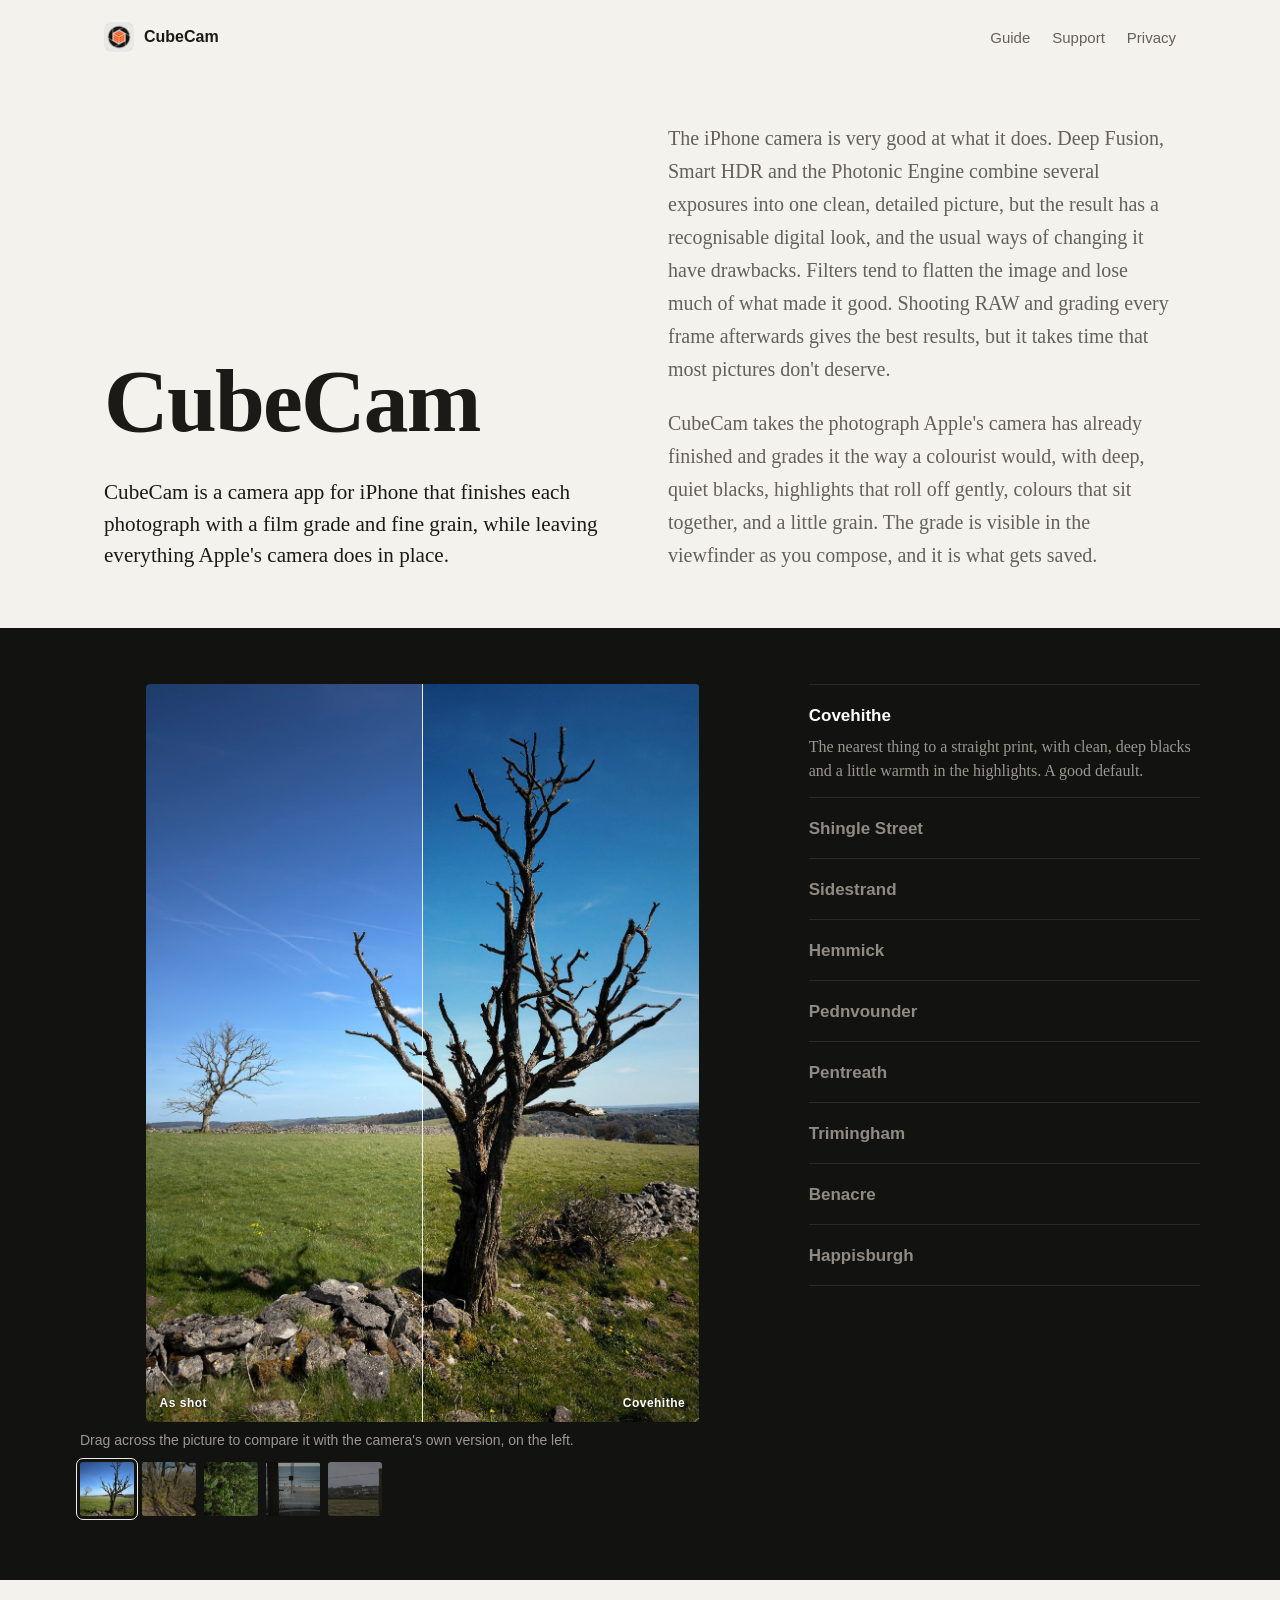
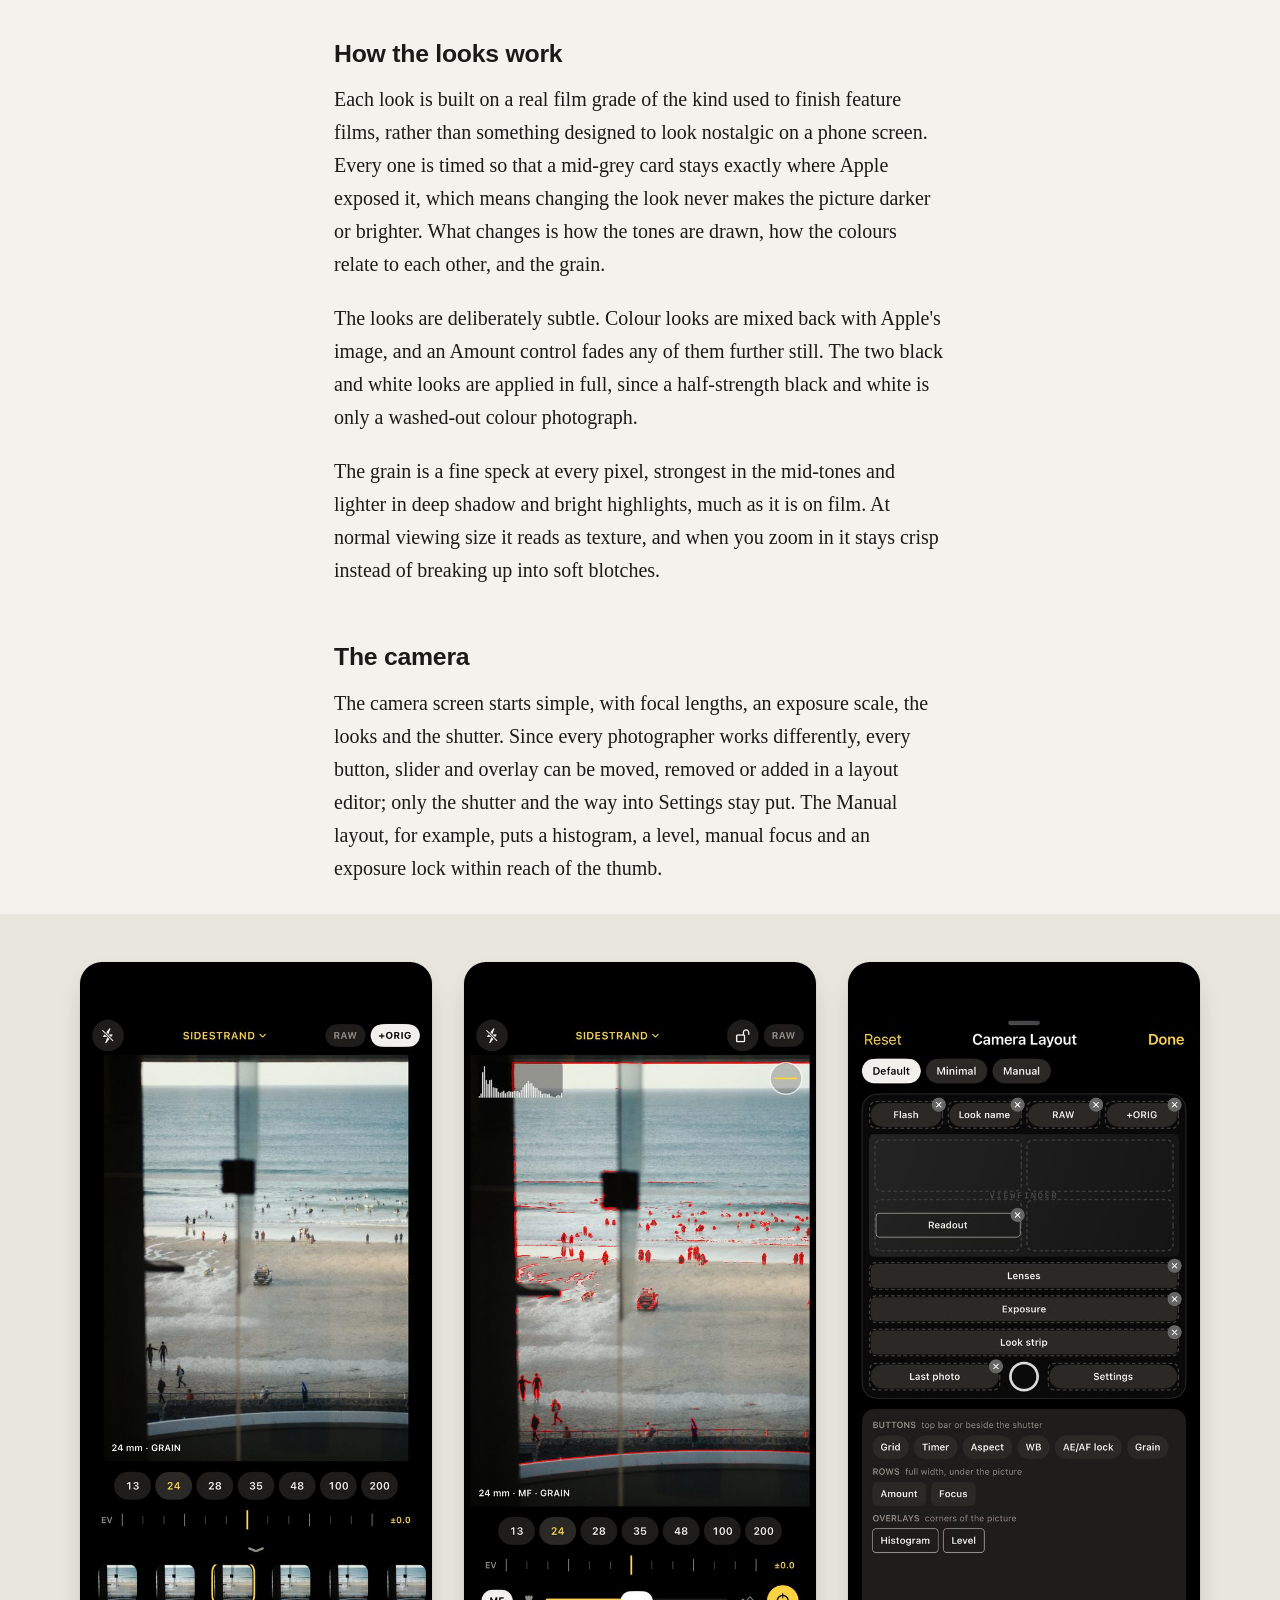
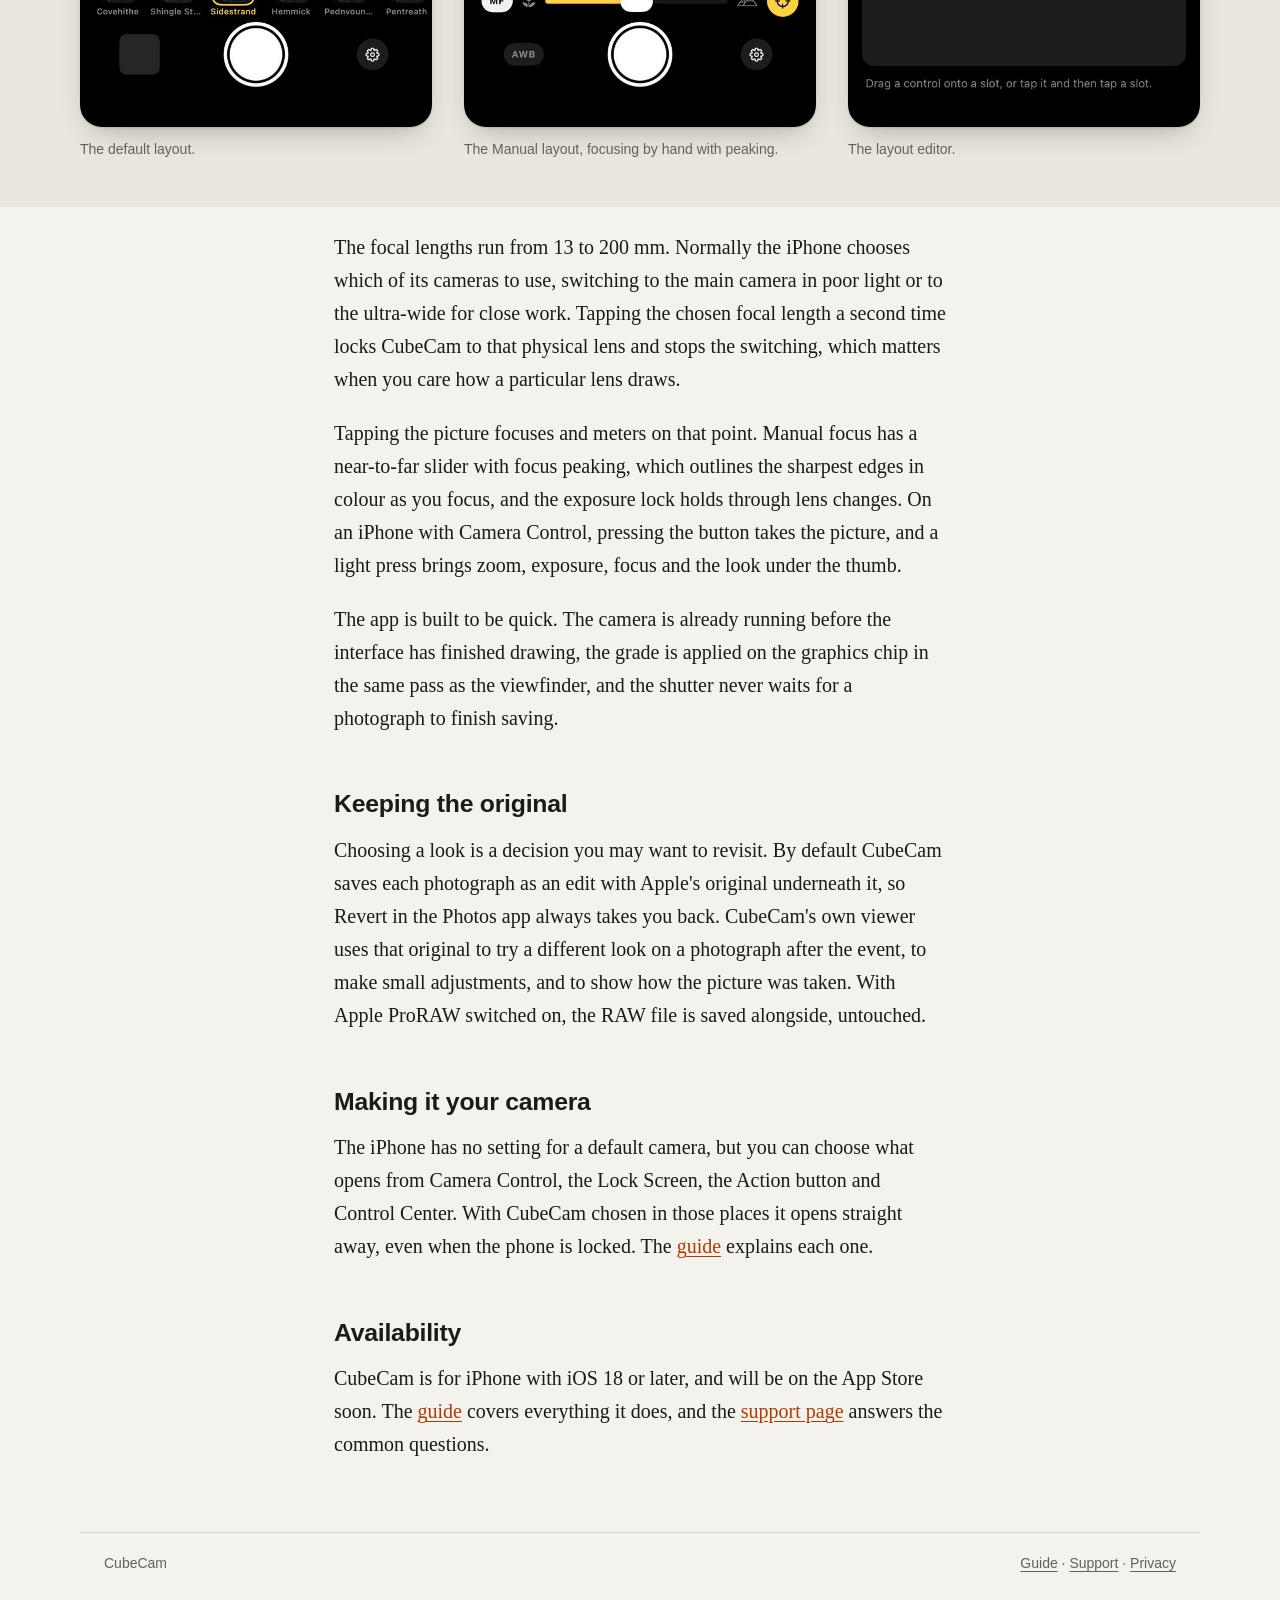
==== index.html @ 671030c8 "Three new photographs for the comparison, with a photo picker The tree, the woods and the leaves, in" ====
<!doctype html>
<html lang="en-GB">
<head>
<meta charset="utf-8">
<meta name="viewport" content="width=device-width, initial-scale=1, viewport-fit=cover">
<title>CubeCam</title>
<meta name="description" content="An iPhone camera that keeps Apple's processing and finishes each photograph with a film grade and fine grain, which you see in the viewfinder as you shoot.">
<link rel="icon" href="img/icon.png">
<link rel="apple-touch-icon" href="img/apple-touch-icon.png">
<link rel="stylesheet" href="site.css">
</head>
<body>
<header class="site gutter">
  <a class="name" href="./"><img src="img/icon.png" alt="" width="30" height="30">CubeCam</a>
  <nav><a href="guide.html">Guide</a><a href="support.html">Support</a><a href="privacy.html">Privacy</a></nav>
</header>

<main>
<div class="opening gutter">
  <div>
    <h1>CubeCam</h1>
    <p class="lead">CubeCam is a camera app for iPhone that finishes each photograph with a film grade and fine grain, while leaving everything Apple's camera does in place.</p>
  </div>
  <div class="text">
    <p>The iPhone camera is very good at what it does. Deep Fusion, Smart HDR and the Photonic Engine combine several exposures into one clean, detailed picture, but the result has a recognisable digital look, and the usual ways of changing it have drawbacks. Filters tend to flatten the image and lose much of what made it good. Shooting RAW and grading every frame afterwards gives the best results, but it takes time that most pictures don't deserve.</p>
    <p>CubeCam takes the photograph Apple's camera has already finished and grades it the way a colourist would, with deep, quiet blacks, highlights that roll off gently, colours that sit together, and a little grain. The grade is visible in the viewfinder as you compose, and it is what gets saved.</p>
  </div>
</div>

<section class="darkroom gutter" id="looks">
  <div class="inner chooser">
    <div class="picture">
      <div class="compare" id="cmp" aria-label="The same photograph before and after. Drag across it to compare.">
        <img draggable="false" id="cmpBefore" src="img/looks/tree-original.jpg" alt="The photograph as the camera made it">
        <div class="after"><img draggable="false" id="cmpAfter" src="img/looks/tree-covehithe.jpg" alt="The same photograph with the chosen look"></div>
        <div class="bar"></div>
        <span class="label l">As shot</span><span class="label r" id="cmpLabel">Covehithe</span>
      </div>
      <p class="compare-note">Drag across the picture to compare it with the camera's own version, on the left.</p>
      <div class="scenes" id="scenes" aria-label="Photographs"></div>
    </div>
    <ol class="look-list" id="list" aria-label="Looks"></ol>
  </div>
</section>

<section class="text measure gutter">
  <h2>How the looks work</h2>
  <p>Each look is built on a real film grade of the kind used to finish feature films, rather than something designed to look nostalgic on a phone screen. Every one is timed so that a mid-grey card stays exactly where Apple exposed it, which means changing the look never makes the picture darker or brighter. What changes is how the tones are drawn, how the colours relate to each other, and the grain.</p>
  <p>The looks are deliberately subtle. Colour looks are mixed back with Apple's image, and an Amount control fades any of them further still. The two black and white looks are applied in full, since a half-strength black and white is only a washed-out colour photograph.</p>
  <p>The grain is a fine speck at every pixel, strongest in the mid-tones and lighter in deep shadow and bright highlights, much as it is on film. At normal viewing size it reads as texture, and when you zoom in it stays crisp instead of breaking up into soft blotches.</p>

  <h2>The camera</h2>
  <p>The camera screen starts simple, with focal lengths, an exposure scale, the looks and the shutter. Since every photographer works differently, every button, slider and overlay can be moved, removed or added in a layout editor; only the shutter and the way into Settings stay put. The Manual layout, for example, puts a histogram, a level, manual focus and an exposure lock within reach of the thumb.</p>
</section>

<section class="screens gutter" aria-label="Screens">
  <div class="row">
    <figure><img src="img/shots/camera.jpg" alt="The camera screen in its default layout, showing a beach." width="600" height="1304" loading="lazy"><figcaption>The default layout.</figcaption></figure>
    <figure><img src="img/shots/manual.jpg" alt="The Manual layout with a histogram, a level and a focus slider, with the sharp parts of the picture outlined in red." width="600" height="1304" loading="lazy"><figcaption>The Manual layout, focusing by hand with peaking.</figcaption></figure>
    <figure><img src="img/shots/layout.jpg" alt="The layout editor: a plan of the camera screen with controls placed in slots, and a tray of others below." width="600" height="1304" loading="lazy"><figcaption>The layout editor.</figcaption></figure>
  </div>
</section>

<section class="text measure gutter">
  <p>The focal lengths run from 13 to 200 mm. Normally the iPhone chooses which of its cameras to use, switching to the main camera in poor light or to the ultra-wide for close work. Tapping the chosen focal length a second time locks CubeCam to that physical lens and stops the switching, which matters when you care how a particular lens draws.</p>
  <p>Tapping the picture focuses and meters on that point. Manual focus has a near-to-far slider with focus peaking, which outlines the sharpest edges in colour as you focus, and the exposure lock holds through lens changes. On an iPhone with Camera Control, pressing the button takes the picture, and a light press brings zoom, exposure, focus and the look under the thumb.</p>
  <p>The app is built to be quick. The camera is already running before the interface has finished drawing, the grade is applied on the graphics chip in the same pass as the viewfinder, and the shutter never waits for a photograph to finish saving.</p>

  <h2>Keeping the original</h2>
  <p>Choosing a look is a decision you may want to revisit. By default CubeCam saves each photograph as an edit with Apple's original underneath it, so Revert in the Photos app always takes you back. CubeCam's own viewer uses that original to try a different look on a photograph after the event, to make small adjustments, and to show how the picture was taken. With Apple ProRAW switched on, the RAW file is saved alongside, untouched.</p>

  <h2>Making it your camera</h2>
  <p>The iPhone has no setting for a default camera, but you can choose what opens from Camera Control, the Lock Screen, the Action button and Control Center. With CubeCam chosen in those places it opens straight away, even when the phone is locked. The <a href="guide.html#your-camera">guide</a> explains each one.</p>

  <h2>Availability</h2>
  <p>CubeCam is for iPhone with iOS 18 or later, and will be on the App Store soon. The <a href="guide.html">guide</a> covers everything it does, and the <a href="support.html">support page</a> answers the common questions.</p>
</section>
</main>

<footer class="gutter"><span>CubeCam</span><span><a href="guide.html">Guide</a> · <a href="support.html">Support</a> · <a href="privacy.html">Privacy</a></span></footer>

<script>
const LOOKS = [
  ["covehithe", "Covehithe", "", "The nearest thing to a straight print, with clean, deep blacks and a little warmth in the highlights. A good default."],
  ["shingle-street", "Shingle Street", "", "Silvery and restrained, with the blue taken out of the sky. It suits hard summer light."],
  ["sidestrand", "Sidestrand", "", "Leans towards amber with the colour eased back, which works well for evenings, streetlights and interiors."],
  ["hemmick", "Hemmick", "", "A faint yellow-green in the mid-tones, reminiscent of colour film from the late seventies."],
  ["pednvounder", "Pednvounder", "", "Warm and soft with a coarser grain, and the most obviously filmic of the colour looks."],
  ["pentreath", "Pentreath", "", "Cooler, with cyan in the shadows and fresh greens, which flatters the sea and overcast days."],
  ["trimingham", "Trimingham", "", "Low contrast and muted, and kind to skin. The quietest of the set."],
  ["benacre", "Benacre", "", "Black and white with low contrast, soft and silvery, with the shadows left open."],
  ["happisburgh", "Happisburgh", "", "Black and white with real depth: rich blacks, crisp mid-tones, and skies darkened slightly, as a yellow filter would."],
];
const SCENES = ["tree", "woods", "leaves", "beach", "field"];
let scene = "tree", look = "covehithe";
const $ = id => document.getElementById(id);
function render() {
  $("cmpBefore").src = `img/looks/${scene}-original.jpg`;
  $("cmpAfter").src = `img/looks/${scene}-${look}.jpg`;
  $("cmpLabel").textContent = LOOKS.find(l => l[0] === look)[1];
  document.querySelectorAll("#scenes button").forEach(b => b.setAttribute("aria-pressed", b.dataset.scene === scene));
  $("list").innerHTML = LOOKS.map(([k, n, c, d]) =>
    `<li><button data-look="${k}" aria-pressed="${k === look}"><span class="n">${n}</span><span class="d">${d}</span></button></li>`).join("");
}
$("list").addEventListener("click", e => { const b = e.target.closest("[data-look]"); if (b) { look = b.dataset.look; render(); } });
$("scenes").innerHTML = SCENES.map(sc => `<button data-scene="${sc}" aria-label="Photograph: ${sc}"><img src="img/looks/${sc}-original.jpg" alt="" draggable="false"></button>`).join("");
$("scenes").addEventListener("click", e => { const b = e.target.closest("[data-scene]"); if (b) { scene = b.dataset.scene; render(); preload(); } });
// Fetch the looks for the photograph on show, so switching looks is instant.
function preload() { for (const [k] of LOOKS) { const im = new Image(); im.src = `img/looks/${scene}-${k}.jpg`; } }
const cmp = $("cmp");
const cut = e => { const r = cmp.getBoundingClientRect(); cmp.style.setProperty("--cut", `${Math.min(100, Math.max(0, (e.clientX - r.left) / r.width * 100))}%`); };
cmp.addEventListener("pointerdown", e => { e.preventDefault(); cmp.setPointerCapture(e.pointerId); cut(e); cmp.onpointermove = cut; });
cmp.addEventListener("dragstart", e => e.preventDefault());
cmp.addEventListener("pointerup", () => { cmp.onpointermove = null; });
preload();
render();
</script>
</body>
</html>
---- site.css ----
/* Photographs carry the page. Paper for reading, a dark band where the pictures are judged,
   a serif for text and a quiet sans for labels. Links in the icon's orange. */
:root {
  --paper: #F4F2EC;
  --paper-2: #E9E6DD;
  --ink: #1B1A17;
  --quiet: #64605A;
  --rule: #D8D4C9;
  --link: #B23A00;
  --dark: #121211;
  --dark-ink: #EDEBE5;
  --dark-quiet: #9C988F;
  --sans: -apple-system, BlinkMacSystemFont, "Helvetica Neue", Helvetica, Arial, sans-serif;
  --serif: Charter, "Iowan Old Style", "Palatino Linotype", Georgia, serif;
}
@media (prefers-color-scheme: dark) {
  :root {
    --paper: #171715;
    --paper-2: #1F1F1C;
    --ink: #E9E7E1;
    --quiet: #A5A198;
    --rule: #34332E;
    --link: #F08A5D;
  }
}

* { box-sizing: border-box; }
html { -webkit-text-size-adjust: 100%; }
body { margin: 0; background: var(--paper); color: var(--ink); font: 20px/1.65 var(--serif); }
img { max-width: 100%; height: auto; display: block; }
a { color: var(--link); text-underline-offset: 3px; text-decoration-thickness: 1px; }
h1, h2, h3 { font-family: var(--sans); line-height: 1.2; text-wrap: balance; margin: 0; }
h2 { font-size: 1.55rem; font-weight: 650; letter-spacing: -0.01em; margin: 2.2em 0 0.6em; }
h3 { font-size: 1.08rem; font-weight: 650; margin: 1.6em 0 0.4em; }
p, ul, ol, dl, table { margin: 0 0 1.05em; }
ul, ol { padding-left: 1.25em; }
li { margin-bottom: 0.4em; }
li::marker { color: var(--quiet); }
strong { font-weight: 700; }

.measure { max-width: 660px; margin-left: auto; margin-right: auto; }
.gutter { padding-left: max(24px, env(safe-area-inset-left)); padding-right: max(24px, env(safe-area-inset-right)); }

/* header */
header.site { display: flex; justify-content: space-between; align-items: center; gap: 12px; flex-wrap: wrap;
  max-width: 1120px; margin: 0 auto; padding-top: 22px; padding-bottom: 22px; font: 15px var(--sans); }
header.site .name { display: flex; align-items: center; gap: 10px; color: var(--ink); text-decoration: none; font-weight: 650; font-size: 16px; }
header.site .name img { border-radius: 8px; }
header.site nav { display: flex; gap: 22px; }
header.site nav a { color: var(--quiet); text-decoration: none; }
header.site nav a:hover, header.site nav a[aria-current] { color: var(--ink); }

/* opening */
.opening { max-width: 1120px; margin: 0 auto; padding-top: 48px; padding-bottom: 56px;
  display: grid; grid-template-columns: minmax(0, 1fr) minmax(0, 1fr); gap: 56px; align-items: end; }
.opening h1 { font-family: var(--serif); font-weight: 700; font-size: clamp(3.2rem, 8vw, 5.6rem); line-height: 1; letter-spacing: -0.02em; margin-bottom: 0.35em; }
.opening .lead { font-size: 1.32rem; line-height: 1.5; margin: 0; }
.opening .text p { color: var(--quiet); }
.opening .text p:last-child { margin-bottom: 0; }
@media (max-width: 820px) { .opening { grid-template-columns: 1fr; gap: 24px; padding-top: 24px; } }

/* the darkroom band */
.darkroom { background: var(--dark); color: var(--dark-ink); padding-top: 56px; padding-bottom: 64px; }
.darkroom .inner { max-width: 1120px; margin: 0 auto; }
.darkroom h2 { color: var(--dark-ink); margin-top: 0; }
.darkroom p { color: var(--dark-quiet); }
.darkroom a { color: #F2A27C; }
.compare { position: relative; overflow: hidden; background: #000; cursor: ew-resize; touch-action: none; user-select: none; -webkit-user-select: none; border-radius: 4px; }
/* The before picture sets the size: landscape fills the width, portrait is held to the screen height. */
.compare { width: fit-content; max-width: 100%; margin: 0 auto; }
.compare img { width: auto; max-width: 100%; max-height: 82vh; -webkit-user-drag: none; user-select: none; -webkit-user-select: none; pointer-events: none; }
.compare .after { position: absolute; inset: 0; clip-path: inset(0 0 0 var(--cut, 50%)); }
.compare .after img { width: 100%; height: 100%; object-fit: cover; }
.compare .bar { position: absolute; top: 0; bottom: 0; left: var(--cut, 50%); width: 1px; background: rgba(255,255,255,.9); pointer-events: none; }
.compare .label { position: absolute; bottom: 12px; font: 600 12px var(--sans); letter-spacing: .04em; color: #fff; text-shadow: 0 1px 3px rgba(0,0,0,.7); pointer-events: none; }
.compare .label.l { left: 14px; } .compare .label.r { right: 14px; }
.compare-note { font: 14px var(--sans); color: var(--dark-quiet); margin: 10px 0 0; }
.compare-note button { font: inherit; background: none; border: 0; padding: 0; color: #F2A27C; text-decoration: underline; text-underline-offset: 3px; cursor: pointer; }
.chooser { display: grid; grid-template-columns: minmax(0, 1.75fr) minmax(0, 1fr); gap: 44px; align-items: start; }
.chooser .picture { position: sticky; top: 24px; }
.scenes { display: flex; gap: 8px; margin-top: 14px; flex-wrap: wrap; }
.scenes button { width: 54px; height: 54px; padding: 0; border: 0; border-radius: 3px; overflow: hidden; cursor: pointer; opacity: .55; outline: 1px solid transparent; outline-offset: 3px; background: #000; }
.scenes button[aria-pressed="true"] { opacity: 1; outline-color: var(--dark-ink); }
.scenes button:hover { opacity: .9; }
.scenes button:focus-visible { outline-color: var(--dark-ink); }
.scenes img { width: 100%; height: 100%; object-fit: cover; }
@media (max-width: 900px) { .chooser { grid-template-columns: 1fr; gap: 28px; } .chooser .picture { position: static; } }
.look-list { list-style: none; margin: 0; padding: 0; }
.look-list li { margin: 0; border-top: 1px solid #2B2A27; }
.look-list li:last-child { border-bottom: 1px solid #2B2A27; }
.look-list button { display: block; width: 100%; text-align: left; background: none; border: 0; padding: 13px 0 14px; cursor: pointer; color: var(--dark-quiet); font: inherit; }
.look-list .n { font: 650 17px var(--sans); color: #8F8B83; }
.look-list .c { font: 13px var(--sans); color: #6E6B64; margin-left: 6px; }
.look-list .d { display: none; font-size: 16px; line-height: 1.5; margin-top: 4px; color: var(--dark-quiet); }
.look-list button:hover .n { color: var(--dark-ink); }
.look-list button[aria-pressed="true"] .n { color: #fff; }
.look-list button[aria-pressed="true"] .c { color: var(--dark-quiet); }
.look-list button[aria-pressed="true"] .d { display: block; }
.look-list button:focus-visible { outline: 1px solid var(--dark-ink); outline-offset: 2px; }

/* screenshots */
.screens { background: var(--paper-2); padding-top: 48px; padding-bottom: 48px; }
.screens .row { max-width: 1120px; margin: 0 auto; display: grid; grid-template-columns: repeat(3, minmax(0, 1fr)); gap: 32px; }
@media (max-width: 760px) { .screens .row { grid-template-columns: 1fr; max-width: 300px; } }
.screens figure { margin: 0; }
.screens img { border-radius: 22px; box-shadow: 0 1px 2px rgba(0,0,0,.12), 0 12px 30px -12px rgba(0,0,0,.3); }
figcaption { font: 14px/1.45 var(--sans); color: var(--quiet); margin-top: 12px; }

section.text { padding-top: 24px; padding-bottom: 8px; }
section.text > h2:first-child { margin-top: 1.4em; }

/* guide and other documents */
.doc { max-width: 1120px; margin: 0 auto; display: grid; grid-template-columns: 210px minmax(0, 660px); gap: 64px; padding-top: 16px; padding-bottom: 40px; }
.doc .contents { position: sticky; top: 24px; align-self: start; font: 14.5px/1.5 var(--sans); padding: 0; margin: 2.6em 0 0; list-style: none; }
.doc .contents li { margin-bottom: 8px; }
.doc .contents a { color: var(--quiet); text-decoration: none; }
.doc .contents a:hover { color: var(--ink); }
.doc h1 { font-family: var(--serif); font-weight: 700; font-size: clamp(2.4rem, 5vw, 3.3rem); line-height: 1.05; letter-spacing: -0.015em; margin: 0.6em 0 0.4em; }
.doc .lead { font-size: 1.22rem; line-height: 1.5; color: var(--quiet); }
.doc h2 { scroll-margin-top: 20px; padding-top: 1.1em; border-top: 1px solid var(--rule); }
.doc h3 { scroll-margin-top: 20px; }
@media (max-width: 900px) { .doc { grid-template-columns: 1fr; gap: 0; } .doc .contents { position: static; columns: 2; column-gap: 24px; margin-top: 1em; } }

.aside-shot { float: right; width: 210px; margin: 0.3em 0 1em 32px; }
.aside-shot img { border-radius: 20px; box-shadow: 0 1px 2px rgba(0,0,0,.12), 0 10px 26px -12px rgba(0,0,0,.3); }
@media (max-width: 560px) { .aside-shot { float: none; width: 230px; margin: 1.2em auto; } }
h2 { clear: both; }

table.plain { width: 100%; border-collapse: collapse; font-size: 17px; line-height: 1.5; }
table.plain th, table.plain td { text-align: left; padding: 9px 14px 9px 0; border-bottom: 1px solid var(--rule); vertical-align: top; }
table.plain th { white-space: nowrap; font: 650 15px var(--sans); padding-top: 11px; }

footer { max-width: 1120px; margin: 3em auto 0; padding-top: 22px; padding-bottom: 48px; border-top: 1px solid var(--rule); font: 14px var(--sans); color: var(--quiet); display: flex; justify-content: space-between; flex-wrap: wrap; gap: 10px; }
footer a { color: var(--quiet); }
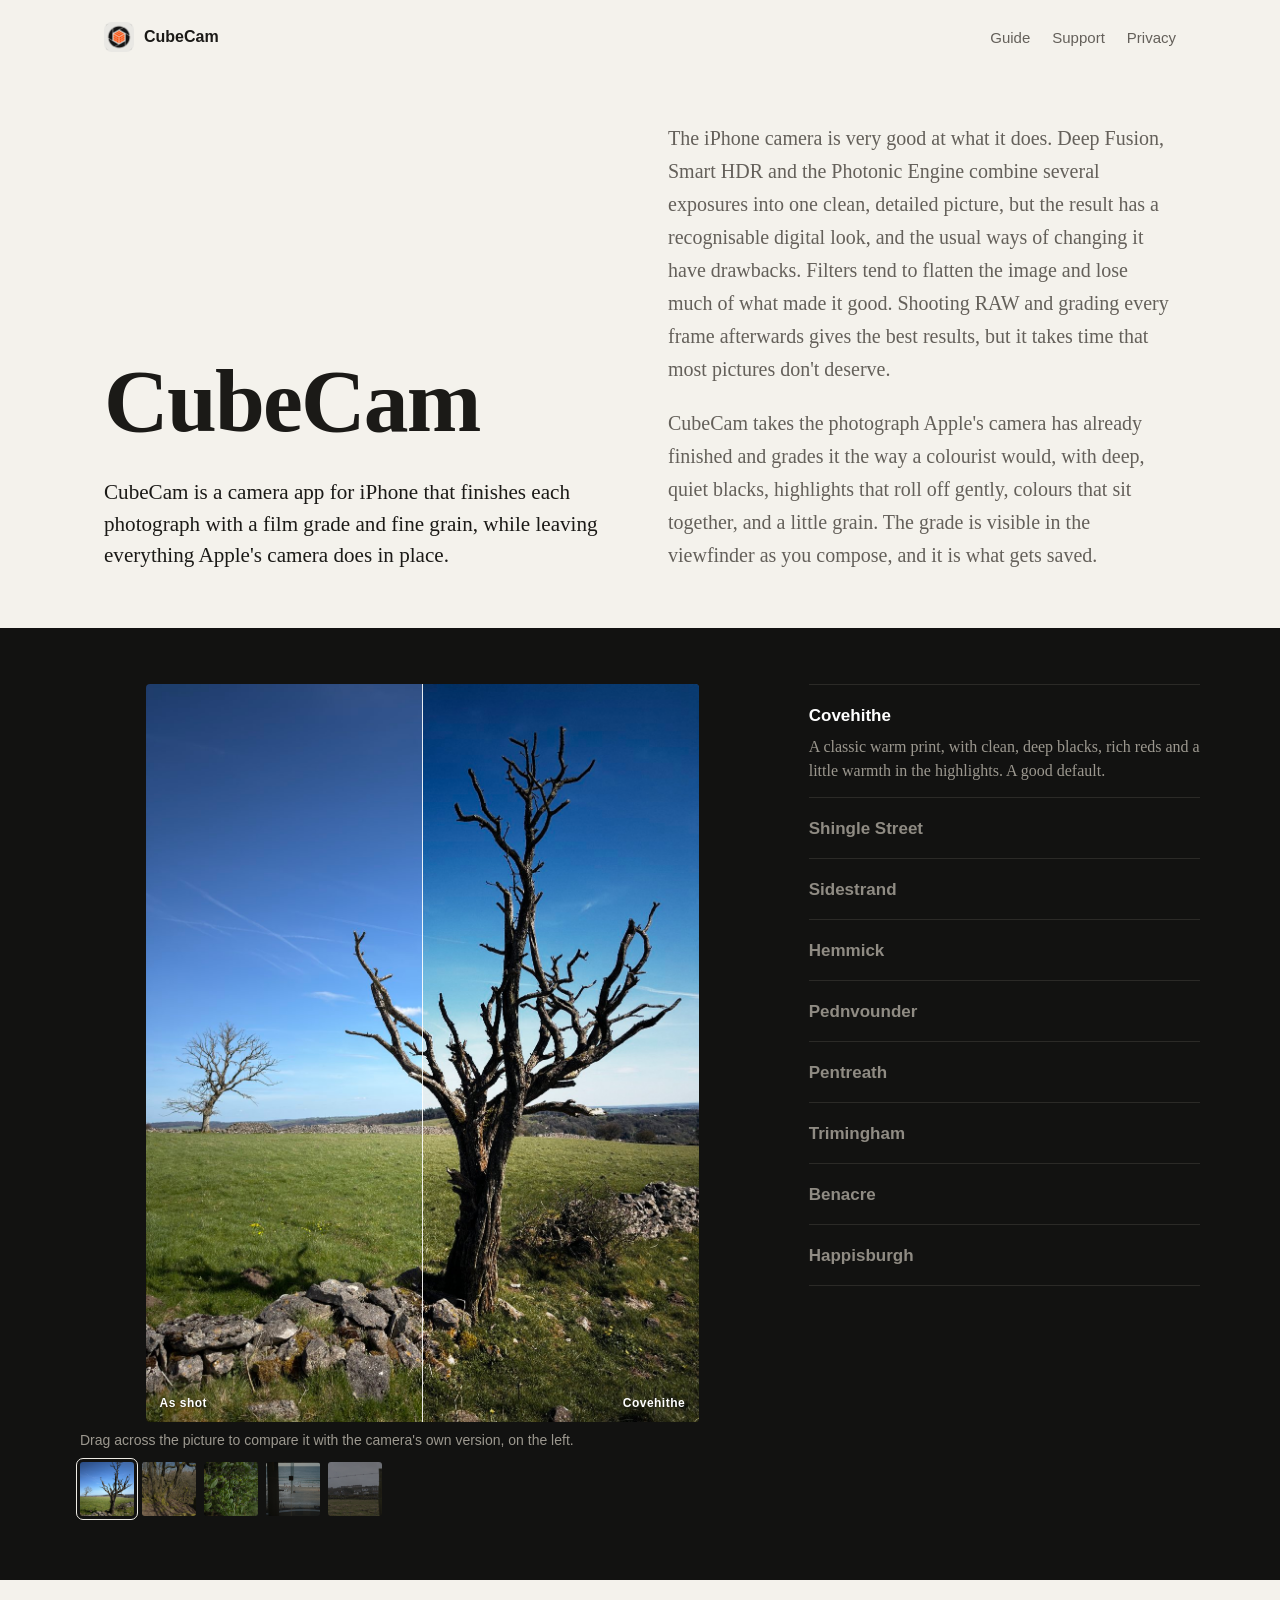
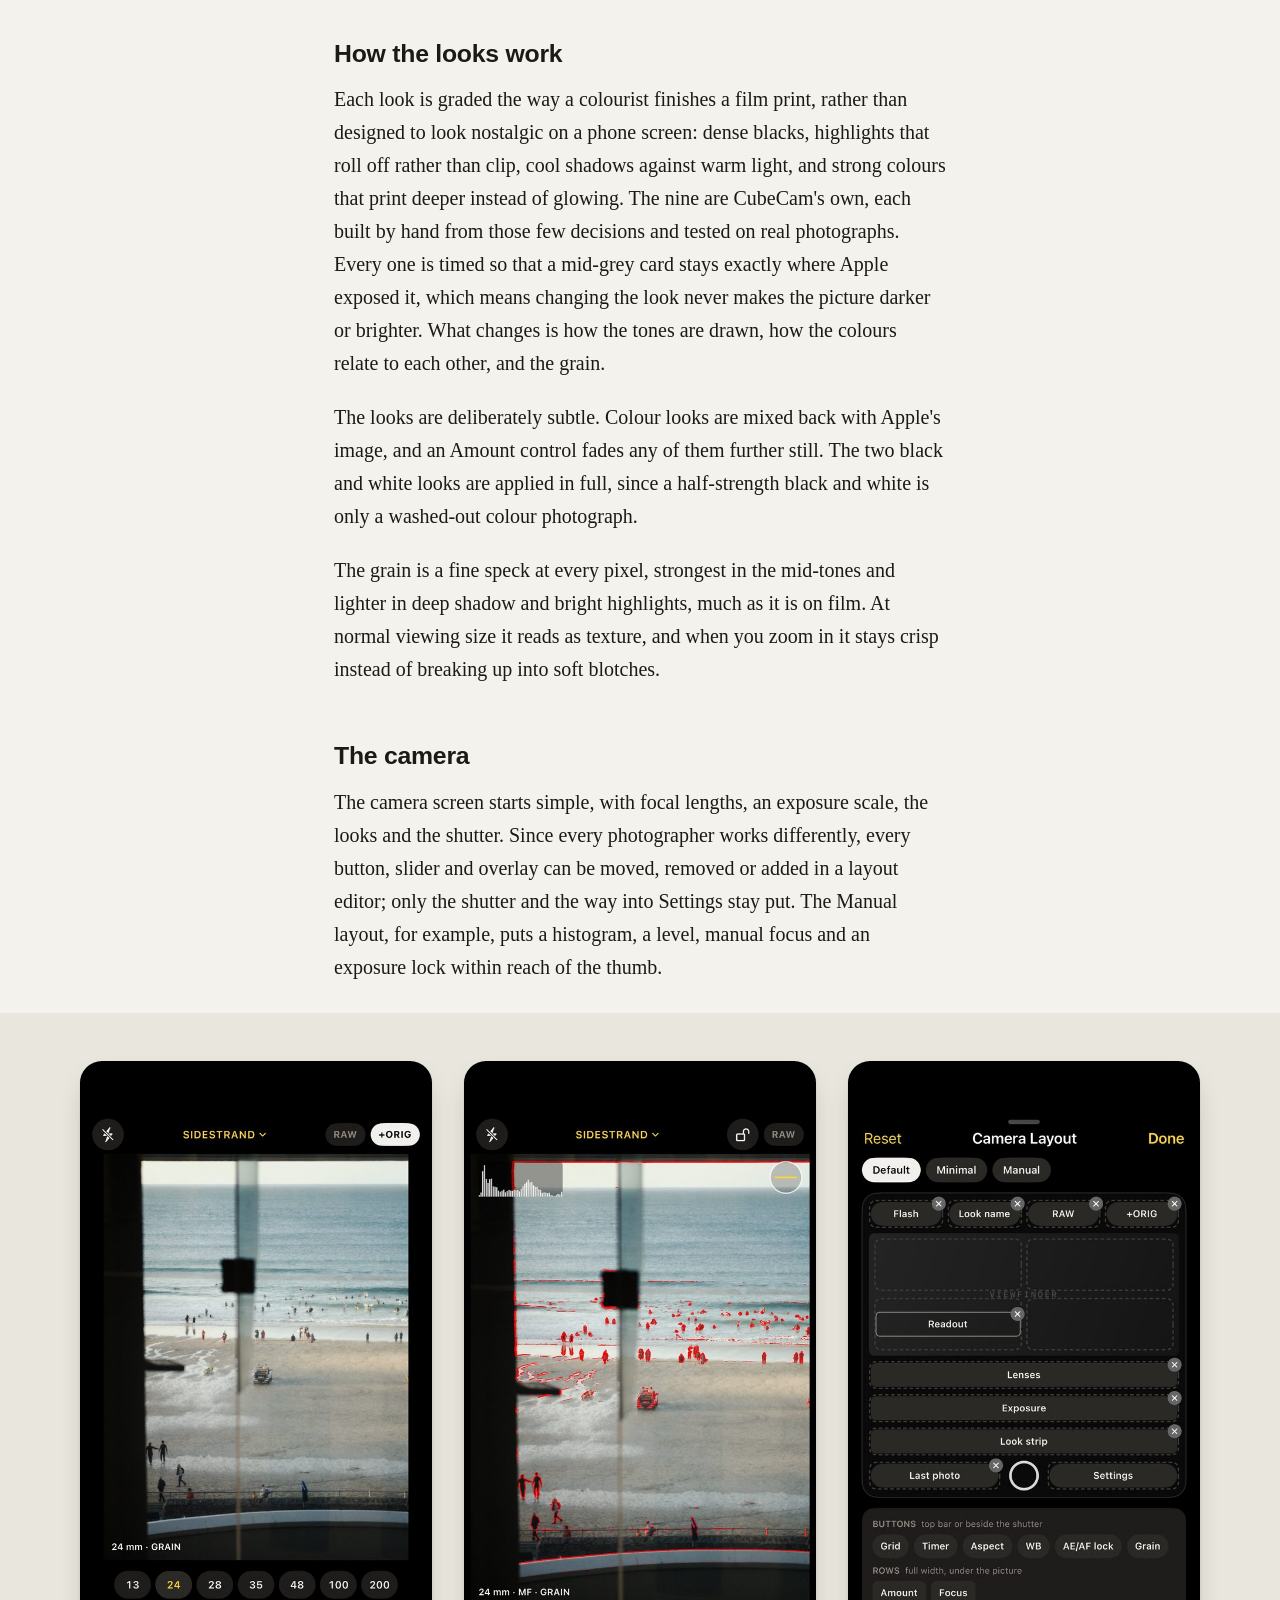
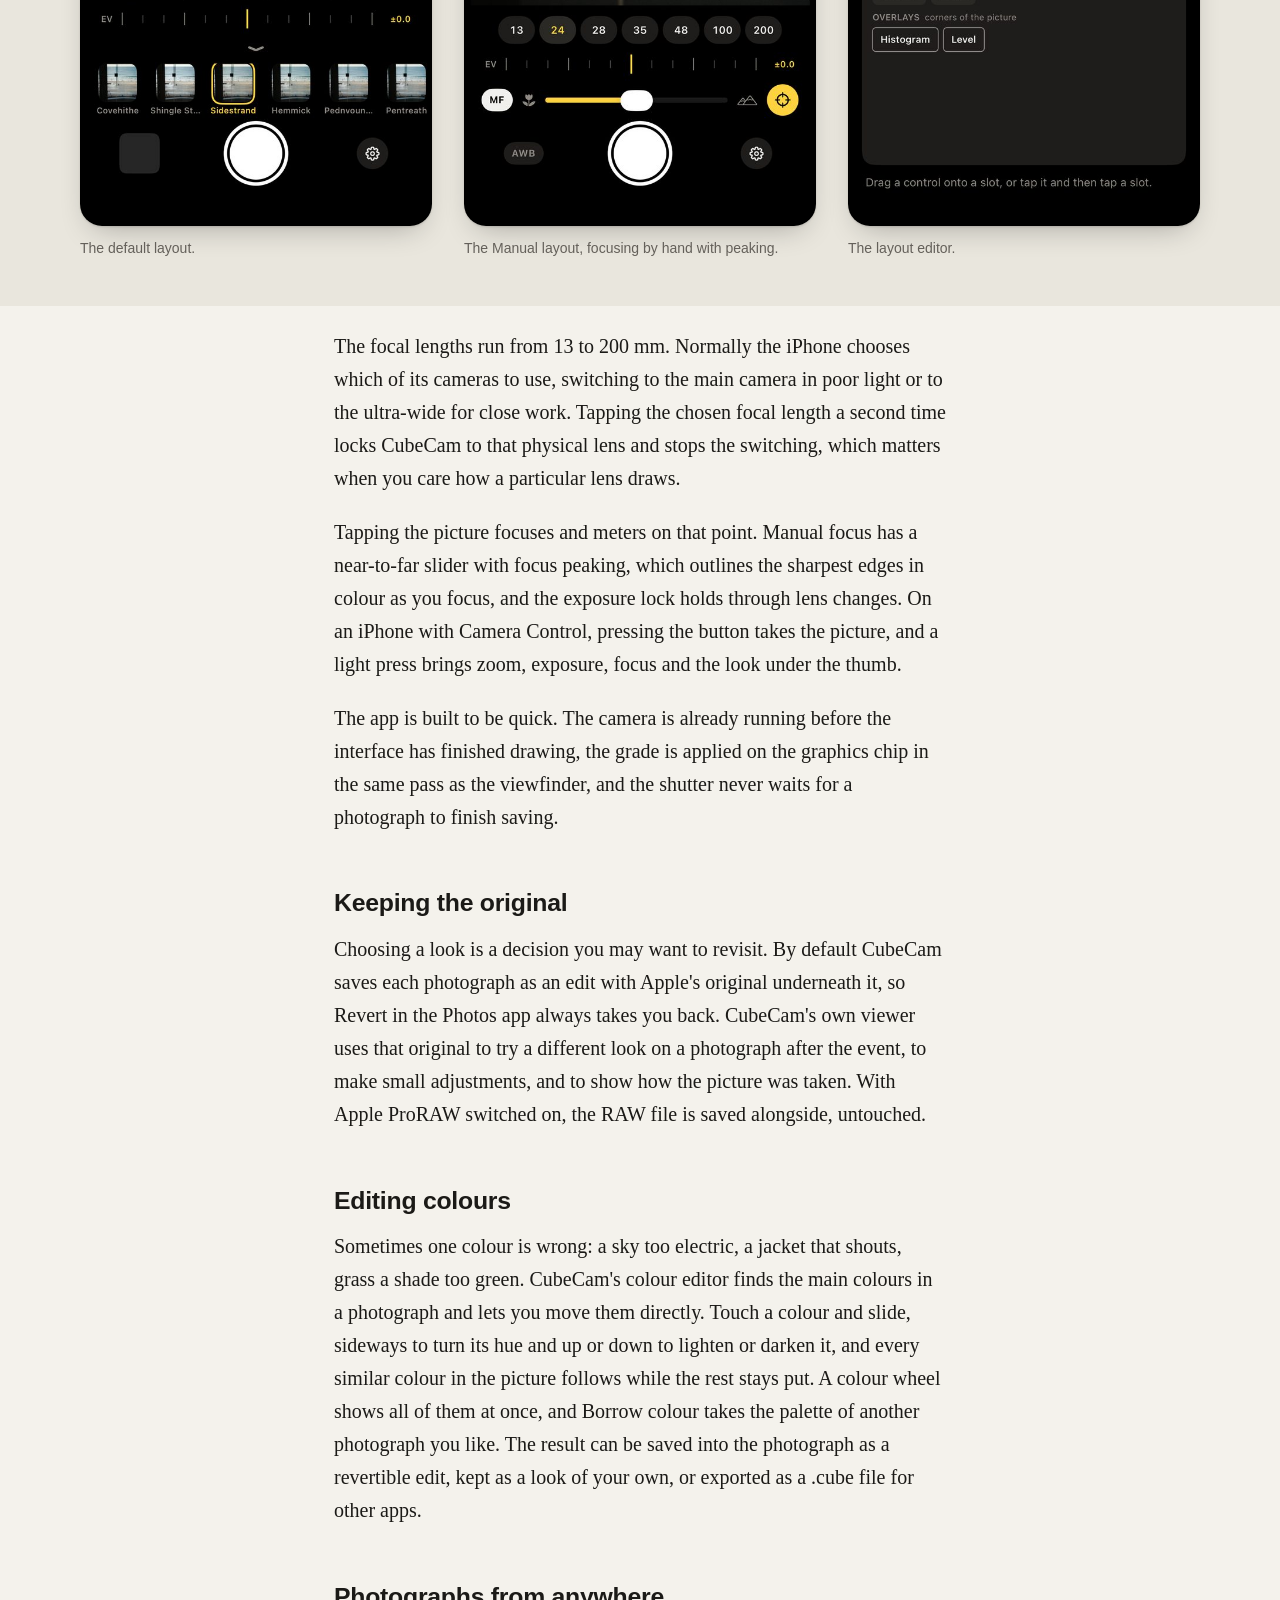
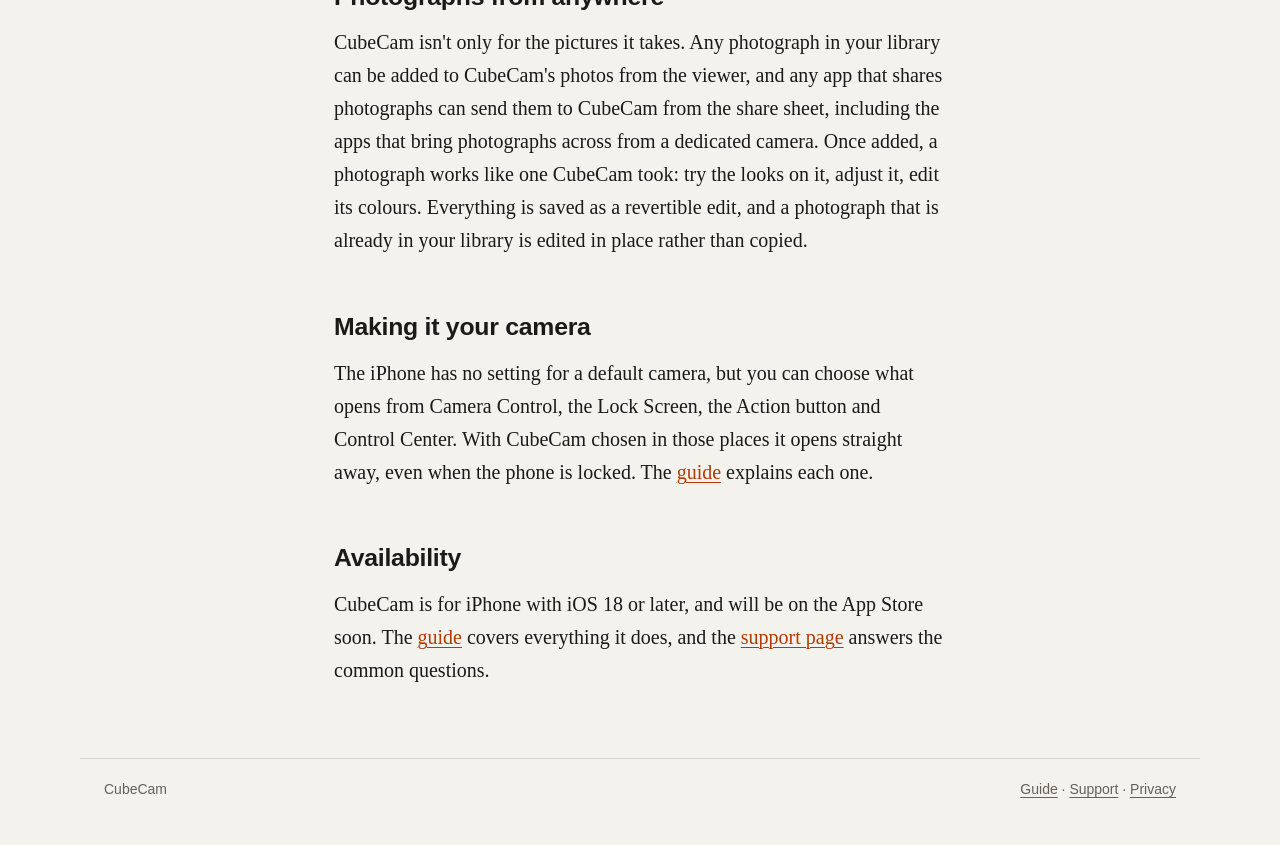
==== commit 22a5040a: "Site: the new looks, editing colours, photographs from anywhere Comparison pictures re-rendered with" ====
--- a/index.html
+++ b/index.html
@@ -4,7 +4,7 @@
 <meta charset="utf-8">
 <meta name="viewport" content="width=device-width, initial-scale=1, viewport-fit=cover">
 <title>CubeCam</title>
-<meta name="description" content="An iPhone camera that keeps Apple's processing and finishes each photograph with a film grade and fine grain, which you see in the viewfinder as you shoot.">
+<meta name="description" content="An iPhone camera that keeps Apple's processing and finishes each photograph with a film grade and fine grain, which you see in the viewfinder as you shoot. It edits photographs from anywhere, too.">
 <link rel="icon" href="img/icon.png">
 <link rel="apple-touch-icon" href="img/apple-touch-icon.png">
 <link rel="stylesheet" href="site.css">
@@ -45,7 +45,7 @@
 
 <section class="text measure gutter">
   <h2>How the looks work</h2>
-  <p>Each look is built on a real film grade of the kind used to finish feature films, rather than something designed to look nostalgic on a phone screen. Every one is timed so that a mid-grey card stays exactly where Apple exposed it, which means changing the look never makes the picture darker or brighter. What changes is how the tones are drawn, how the colours relate to each other, and the grain.</p>
+  <p>Each look is graded the way a colourist finishes a film print, rather than designed to look nostalgic on a phone screen: dense blacks, highlights that roll off rather than clip, cool shadows against warm light, and strong colours that print deeper instead of glowing. The nine are CubeCam's own, each built by hand from those few decisions and tested on real photographs. Every one is timed so that a mid-grey card stays exactly where Apple exposed it, which means changing the look never makes the picture darker or brighter. What changes is how the tones are drawn, how the colours relate to each other, and the grain.</p>
   <p>The looks are deliberately subtle. Colour looks are mixed back with Apple's image, and an Amount control fades any of them further still. The two black and white looks are applied in full, since a half-strength black and white is only a washed-out colour photograph.</p>
   <p>The grain is a fine speck at every pixel, strongest in the mid-tones and lighter in deep shadow and bright highlights, much as it is on film. At normal viewing size it reads as texture, and when you zoom in it stays crisp instead of breaking up into soft blotches.</p>
 
@@ -69,6 +69,10 @@
   <h2>Keeping the original</h2>
   <p>Choosing a look is a decision you may want to revisit. By default CubeCam saves each photograph as an edit with Apple's original underneath it, so Revert in the Photos app always takes you back. CubeCam's own viewer uses that original to try a different look on a photograph after the event, to make small adjustments, and to show how the picture was taken. With Apple ProRAW switched on, the RAW file is saved alongside, untouched.</p>
 
+  <h2>Editing colours</h2>
+  <p>Sometimes one colour is wrong: a sky too electric, a jacket that shouts, grass a shade too green. CubeCam's colour editor finds the main colours in a photograph and lets you move them directly. Touch a colour and slide, sideways to turn its hue and up or down to lighten or darken it, and every similar colour in the picture follows while the rest stays put. A colour wheel shows all of them at once, and Borrow colour takes the palette of another photograph you like. The result can be saved into the photograph as a revertible edit, kept as a look of your own, or exported as a .cube file for other apps.</p>
+  <h2>Photographs from anywhere</h2>
+  <p>CubeCam isn't only for the pictures it takes. Any photograph in your library can be added to CubeCam's photos from the viewer, and any app that shares photographs can send them to CubeCam from the share sheet, including the apps that bring photographs across from a dedicated camera. Once added, a photograph works like one CubeCam took: try the looks on it, adjust it, edit its colours. Everything is saved as a revertible edit, and a photograph that is already in your library is edited in place rather than copied.</p>
   <h2>Making it your camera</h2>
   <p>The iPhone has no setting for a default camera, but you can choose what opens from Camera Control, the Lock Screen, the Action button and Control Center. With CubeCam chosen in those places it opens straight away, even when the phone is locked. The <a href="guide.html#your-camera">guide</a> explains each one.</p>
 
@@ -81,12 +85,12 @@
 
 <script>
 const LOOKS = [
-  ["covehithe", "Covehithe", "", "The nearest thing to a straight print, with clean, deep blacks and a little warmth in the highlights. A good default."],
+  ["covehithe", "Covehithe", "", "A classic warm print, with clean, deep blacks, rich reds and a little warmth in the highlights. A good default."],
   ["shingle-street", "Shingle Street", "", "Silvery and restrained, with the blue taken out of the sky. It suits hard summer light."],
   ["sidestrand", "Sidestrand", "", "Leans towards amber with the colour eased back, which works well for evenings, streetlights and interiors."],
   ["hemmick", "Hemmick", "", "A faint yellow-green in the mid-tones, reminiscent of colour film from the late seventies."],
-  ["pednvounder", "Pednvounder", "", "Warm and soft with a coarser grain, and the most obviously filmic of the colour looks."],
-  ["pentreath", "Pentreath", "", "Cooler, with cyan in the shadows and fresh greens, which flatters the sea and overcast days."],
+  ["pednvounder", "Pednvounder", "", "Warm and rich, with deep reds and oranges and a coarser grain: the most obviously filmic of the colour looks."],
+  ["pentreath", "Pentreath", "", "Cooler, with cyan in the shadows and calm greens, which flatters the sea and overcast days."],
   ["trimingham", "Trimingham", "", "Low contrast and muted, and kind to skin. The quietest of the set."],
   ["benacre", "Benacre", "", "Black and white with low contrast, soft and silvery, with the shadows left open."],
   ["happisburgh", "Happisburgh", "", "Black and white with real depth: rich blacks, crisp mid-tones, and skies darkened slightly, as a yellow filter would."],
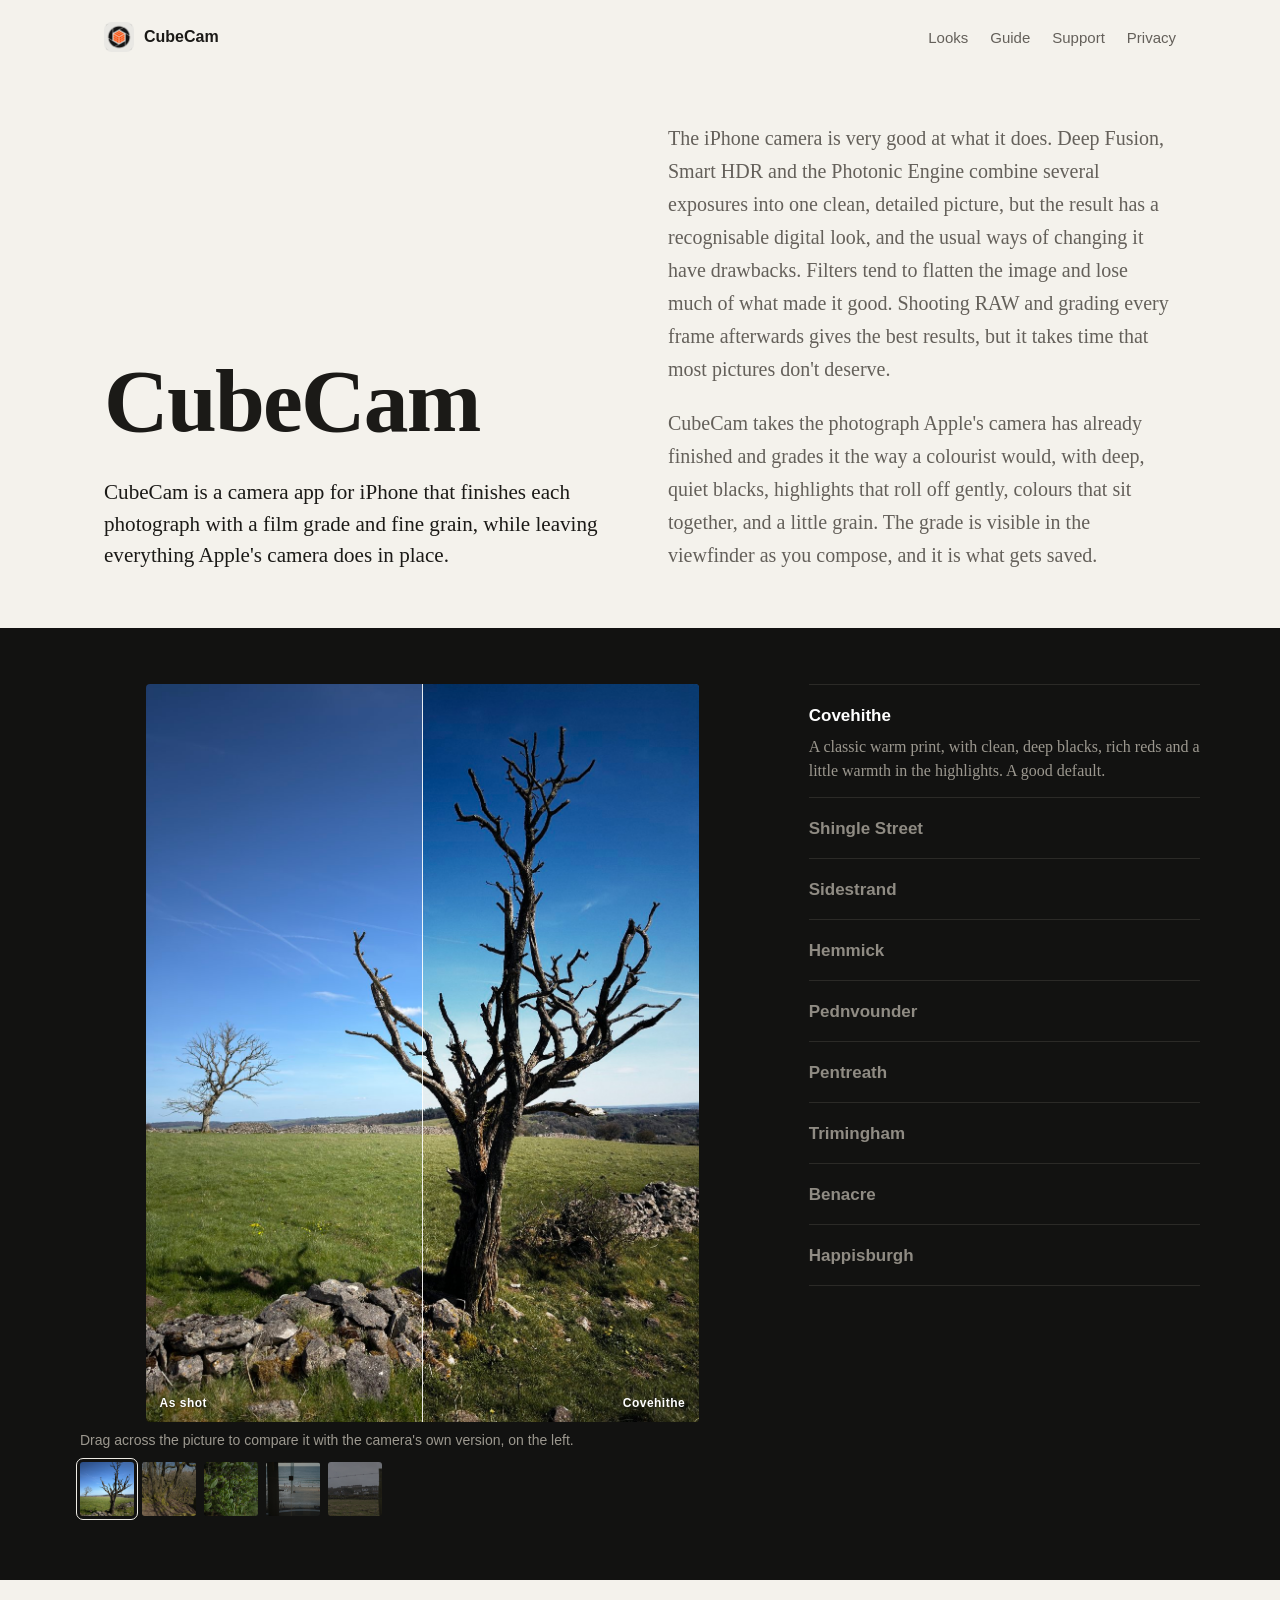
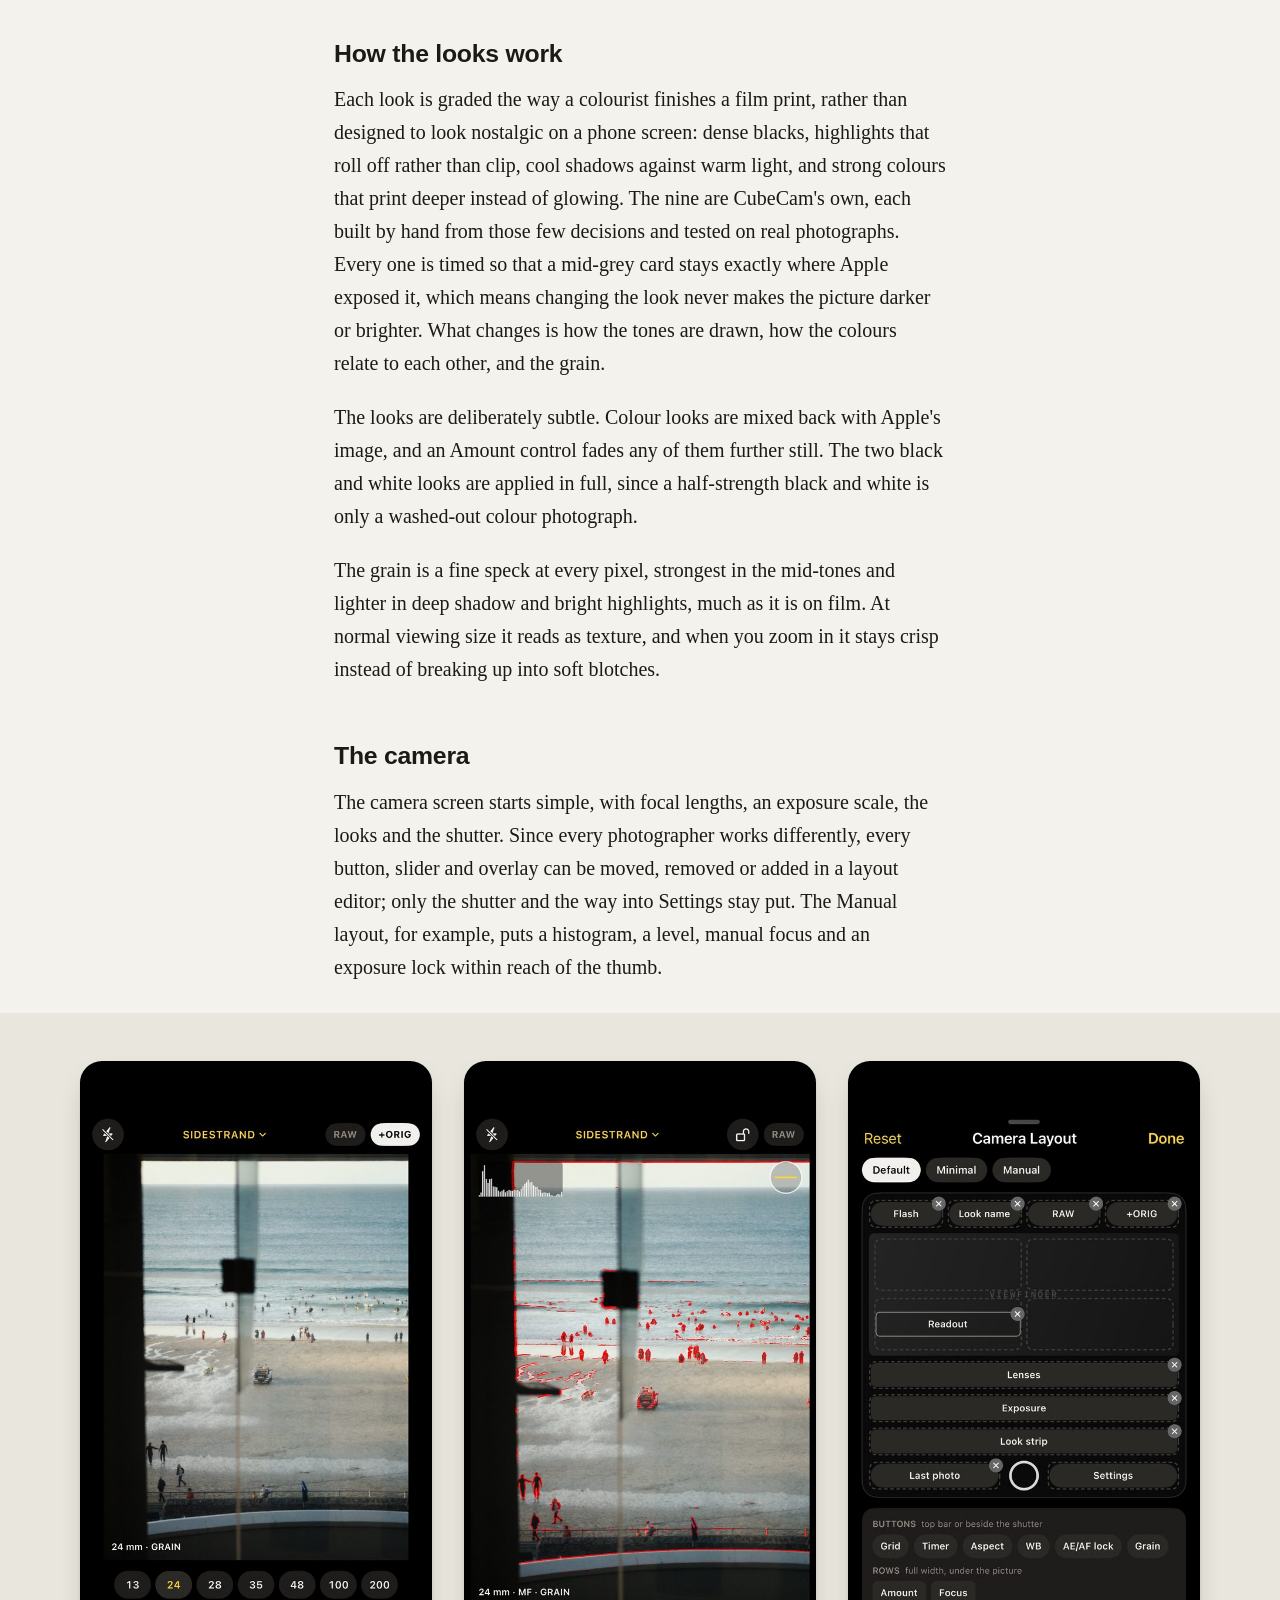
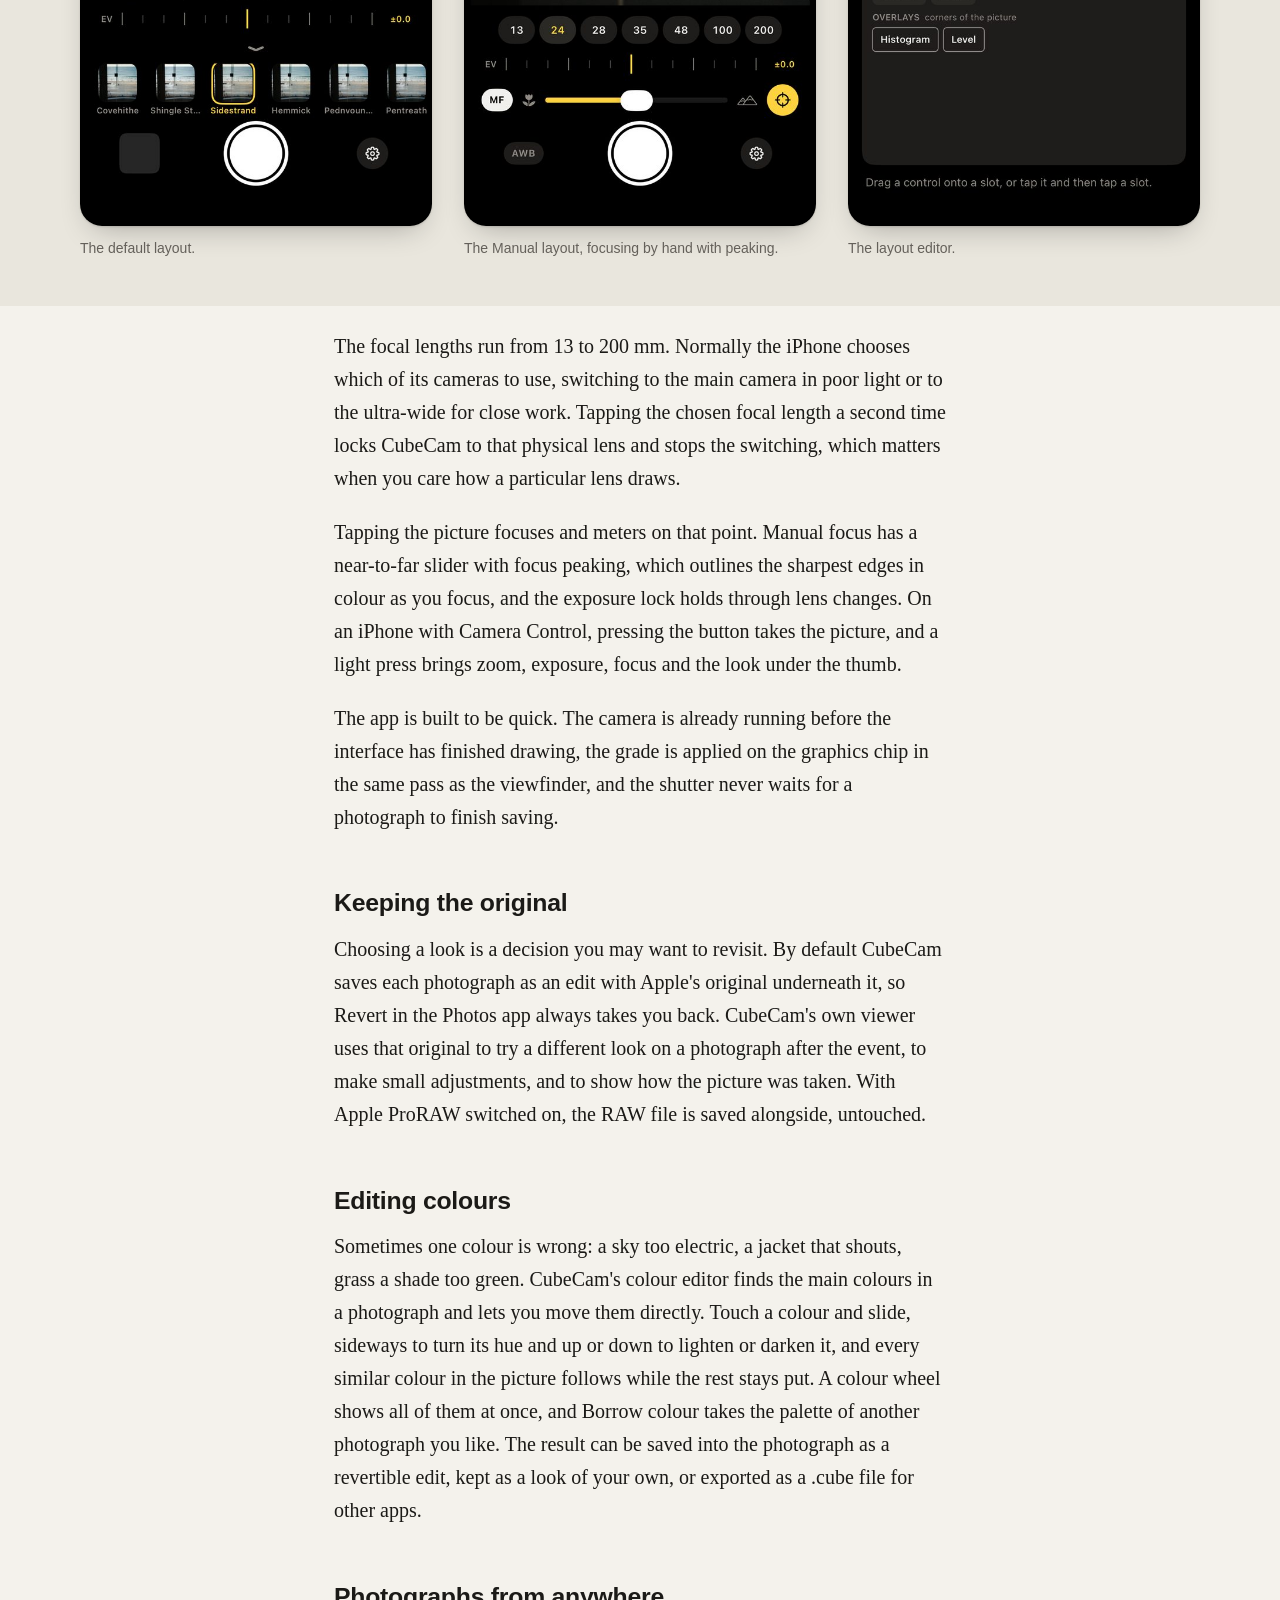
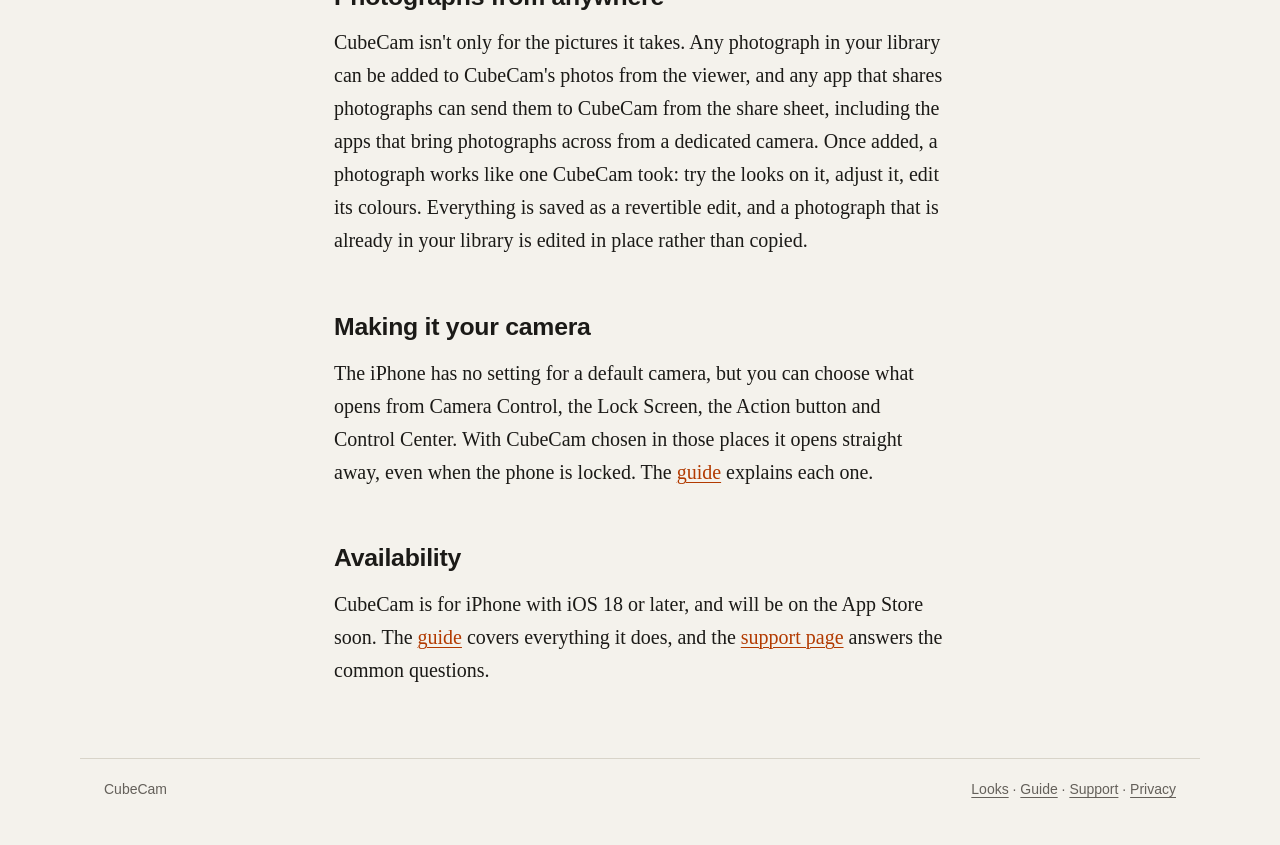
==== commit 5fd7c909: "Looks page: extra looks to download, starting with Lansallos Before/after on the site's own photogra" ====
--- a/index.html
+++ b/index.html
@@ -12,7 +12,7 @@
 <body>
 <header class="site gutter">
   <a class="name" href="./"><img src="img/icon.png" alt="" width="30" height="30">CubeCam</a>
-  <nav><a href="guide.html">Guide</a><a href="support.html">Support</a><a href="privacy.html">Privacy</a></nav>
+  <nav><a href="looks.html">Looks</a><a href="guide.html">Guide</a><a href="support.html">Support</a><a href="privacy.html">Privacy</a></nav>
 </header>
 
 <main>
@@ -81,7 +81,7 @@
 </section>
 </main>
 
-<footer class="gutter"><span>CubeCam</span><span><a href="guide.html">Guide</a> · <a href="support.html">Support</a> · <a href="privacy.html">Privacy</a></span></footer>
+<footer class="gutter"><span>CubeCam</span><span><a href="looks.html">Looks</a> · <a href="guide.html">Guide</a> · <a href="support.html">Support</a> · <a href="privacy.html">Privacy</a></span></footer>
 
 <script>
 const LOOKS = [
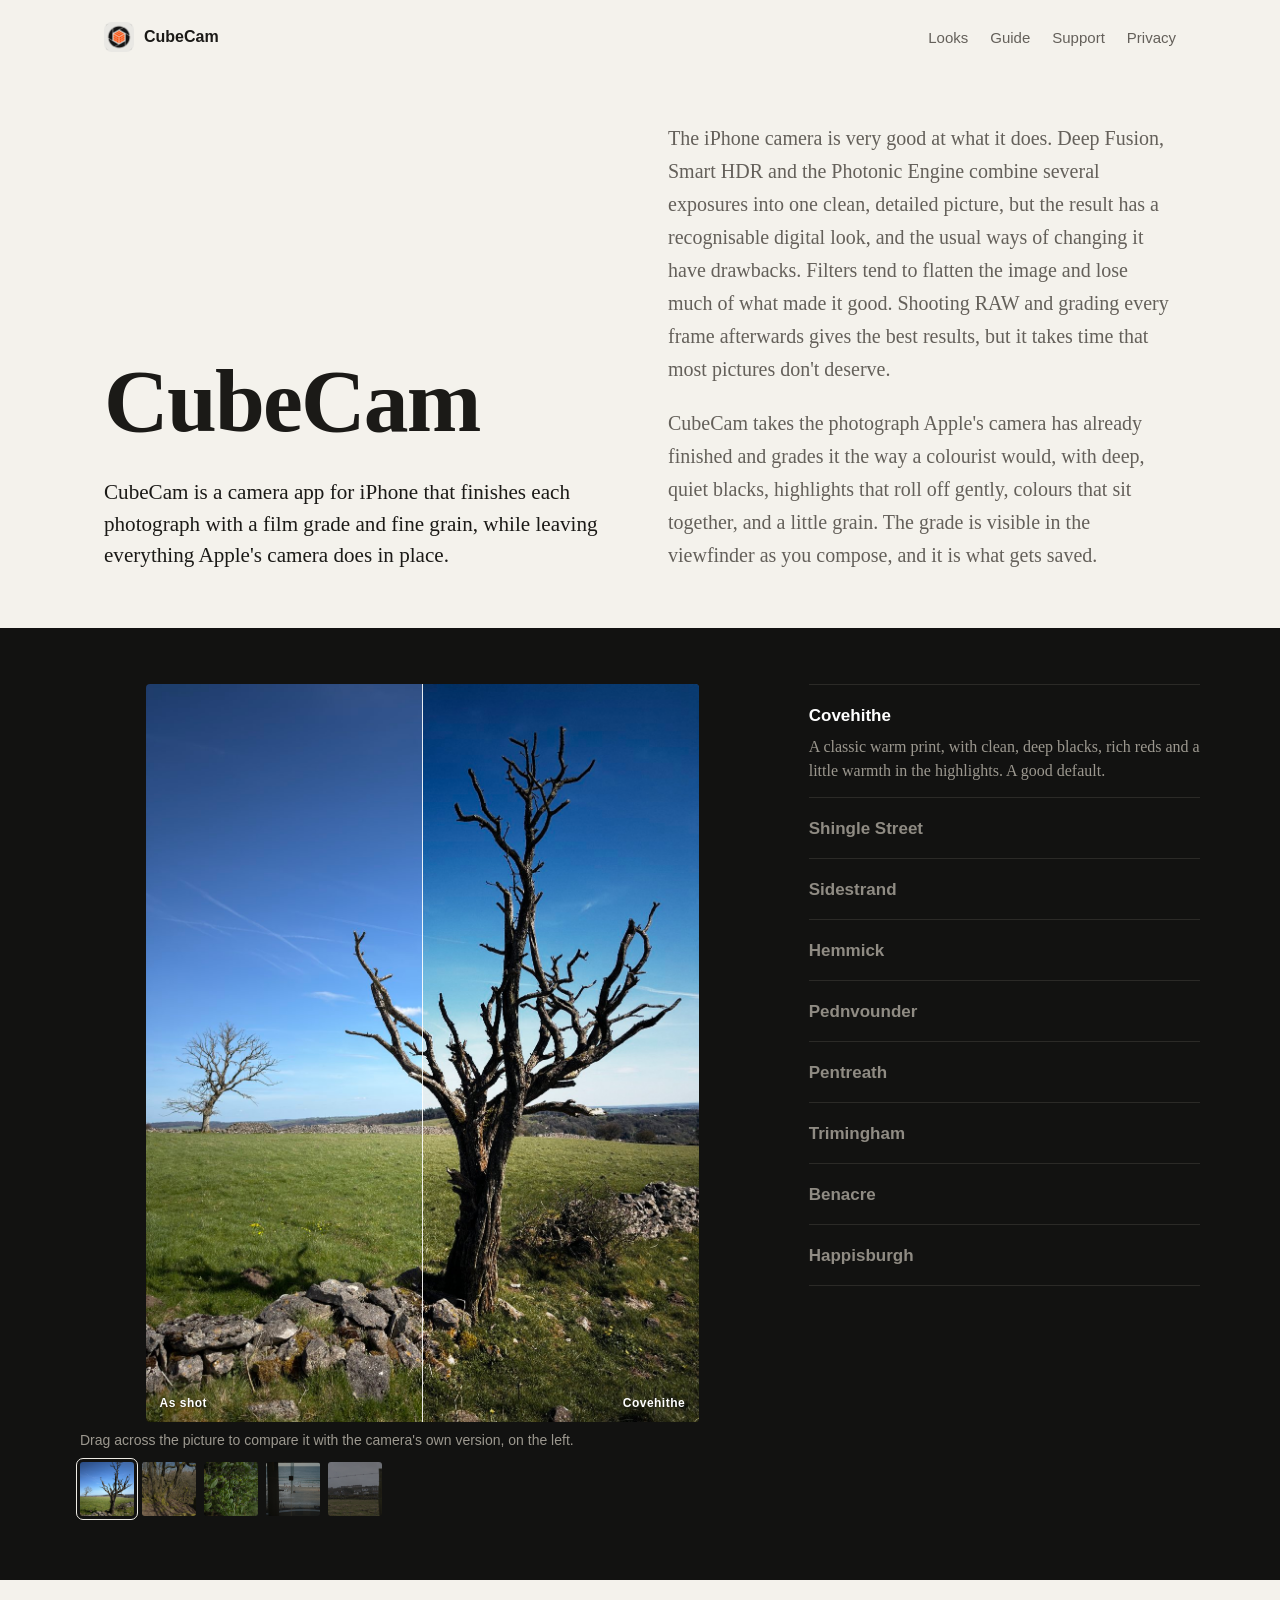
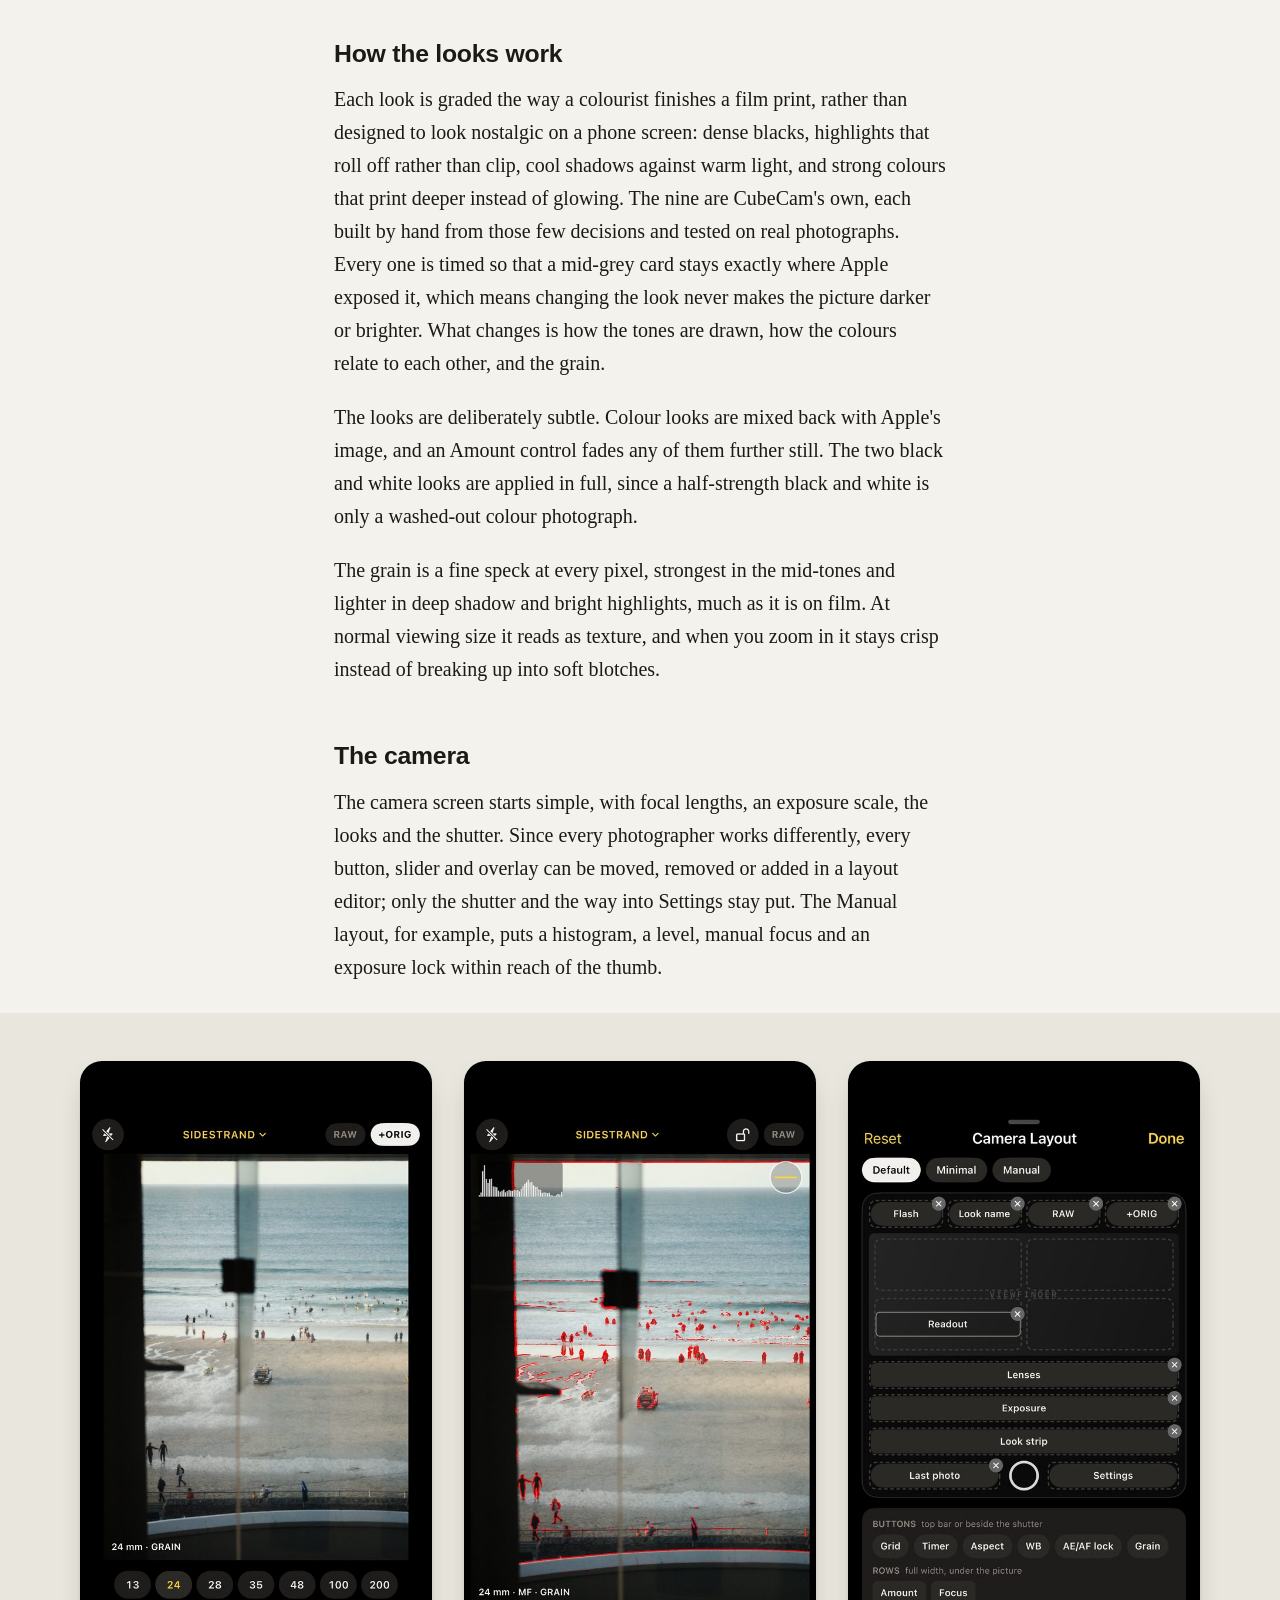
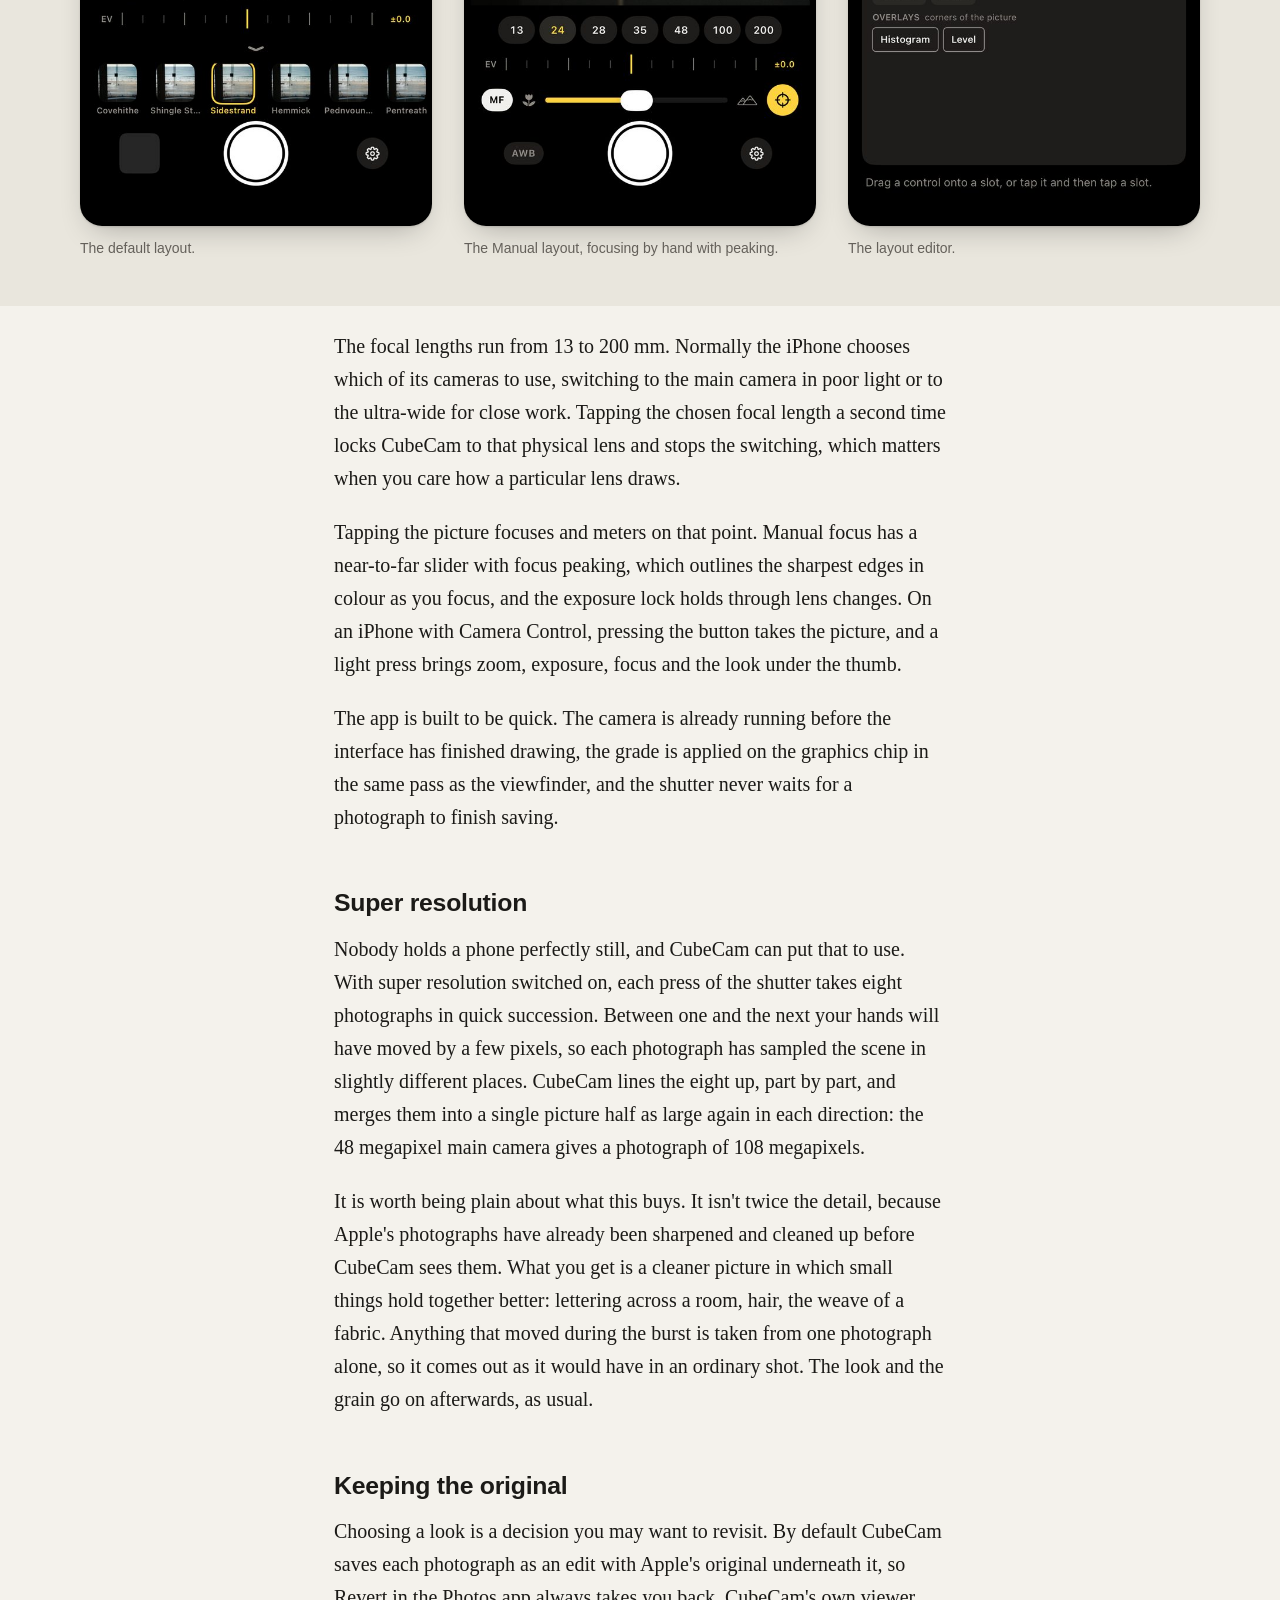
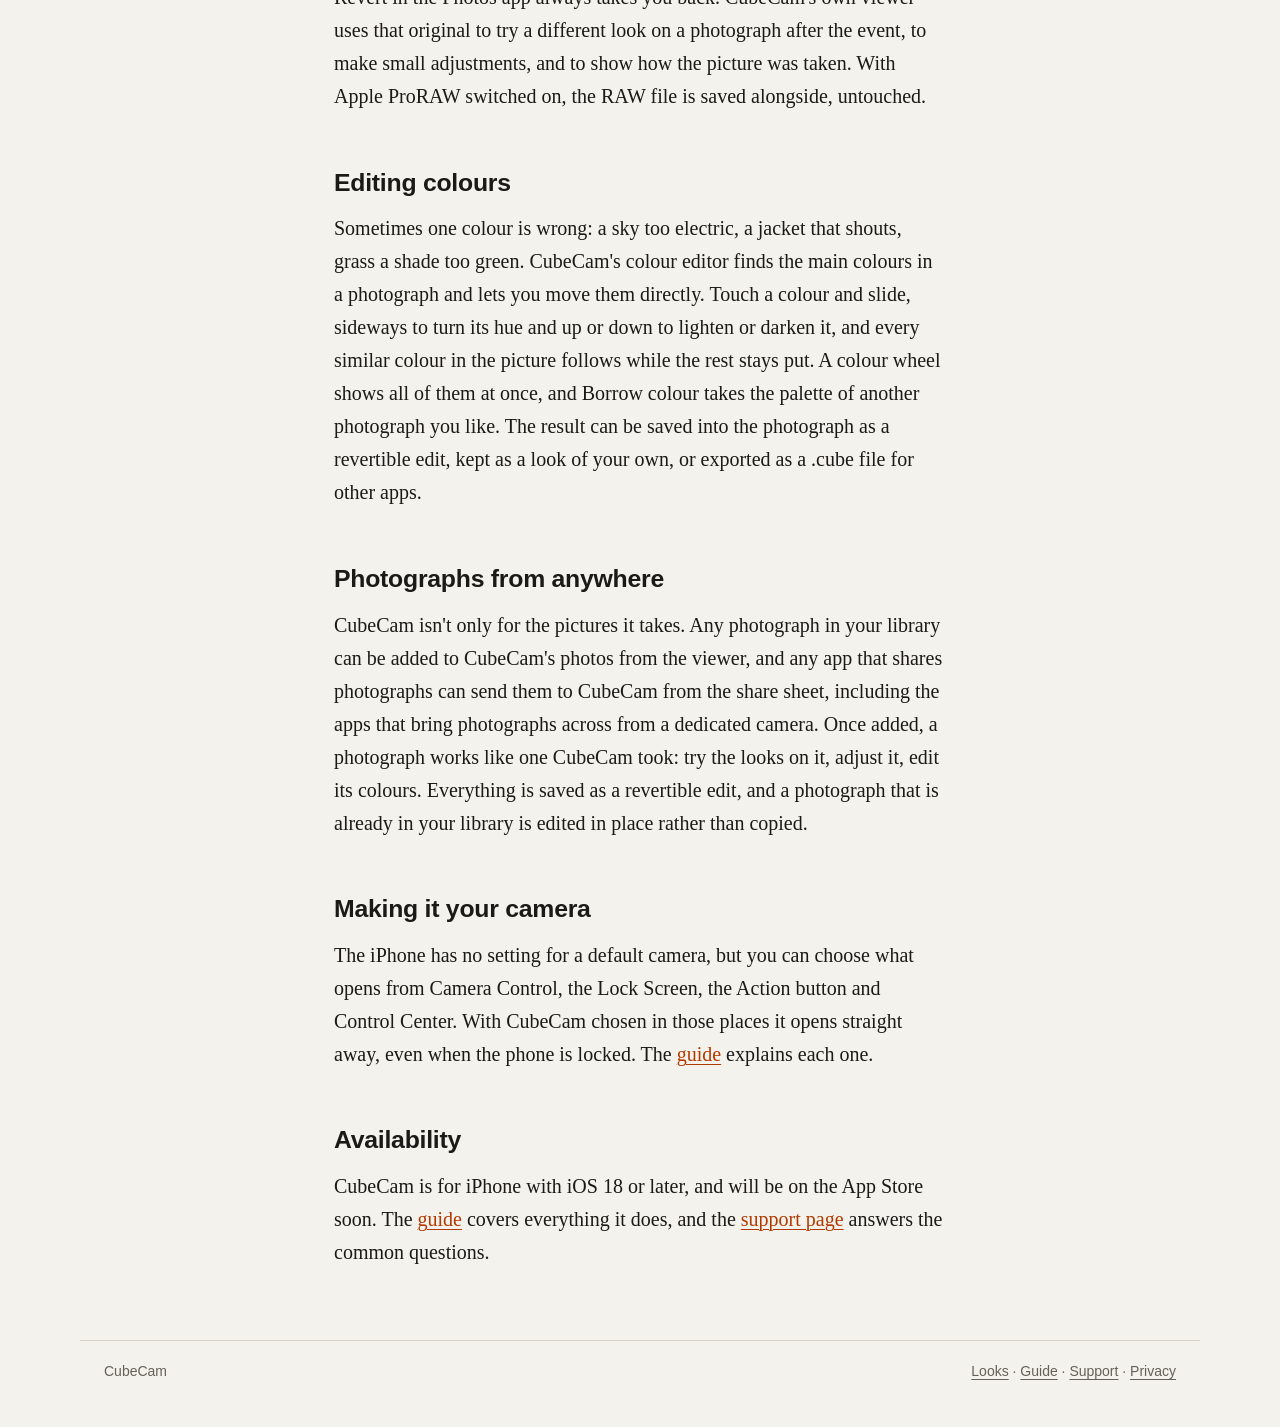
==== commit 8fca5a5e: "Super resolution: on the home page, in the guide and on the support page Co-Authored-By: Claude Fabl" ====
--- a/index.html
+++ b/index.html
@@ -66,6 +66,10 @@
   <p>Tapping the picture focuses and meters on that point. Manual focus has a near-to-far slider with focus peaking, which outlines the sharpest edges in colour as you focus, and the exposure lock holds through lens changes. On an iPhone with Camera Control, pressing the button takes the picture, and a light press brings zoom, exposure, focus and the look under the thumb.</p>
   <p>The app is built to be quick. The camera is already running before the interface has finished drawing, the grade is applied on the graphics chip in the same pass as the viewfinder, and the shutter never waits for a photograph to finish saving.</p>
 
+  <h2>Super resolution</h2>
+  <p>Nobody holds a phone perfectly still, and CubeCam can put that to use. With super resolution switched on, each press of the shutter takes eight photographs in quick succession. Between one and the next your hands will have moved by a few pixels, so each photograph has sampled the scene in slightly different places. CubeCam lines the eight up, part by part, and merges them into a single picture half as large again in each direction: the 48 megapixel main camera gives a photograph of 108 megapixels.</p>
+  <p>It is worth being plain about what this buys. It isn't twice the detail, because Apple's photographs have already been sharpened and cleaned up before CubeCam sees them. What you get is a cleaner picture in which small things hold together better: lettering across a room, hair, the weave of a fabric. Anything that moved during the burst is taken from one photograph alone, so it comes out as it would have in an ordinary shot. The look and the grain go on afterwards, as usual.</p>
+
   <h2>Keeping the original</h2>
   <p>Choosing a look is a decision you may want to revisit. By default CubeCam saves each photograph as an edit with Apple's original underneath it, so Revert in the Photos app always takes you back. CubeCam's own viewer uses that original to try a different look on a photograph after the event, to make small adjustments, and to show how the picture was taken. With Apple ProRAW switched on, the RAW file is saved alongside, untouched.</p>
 
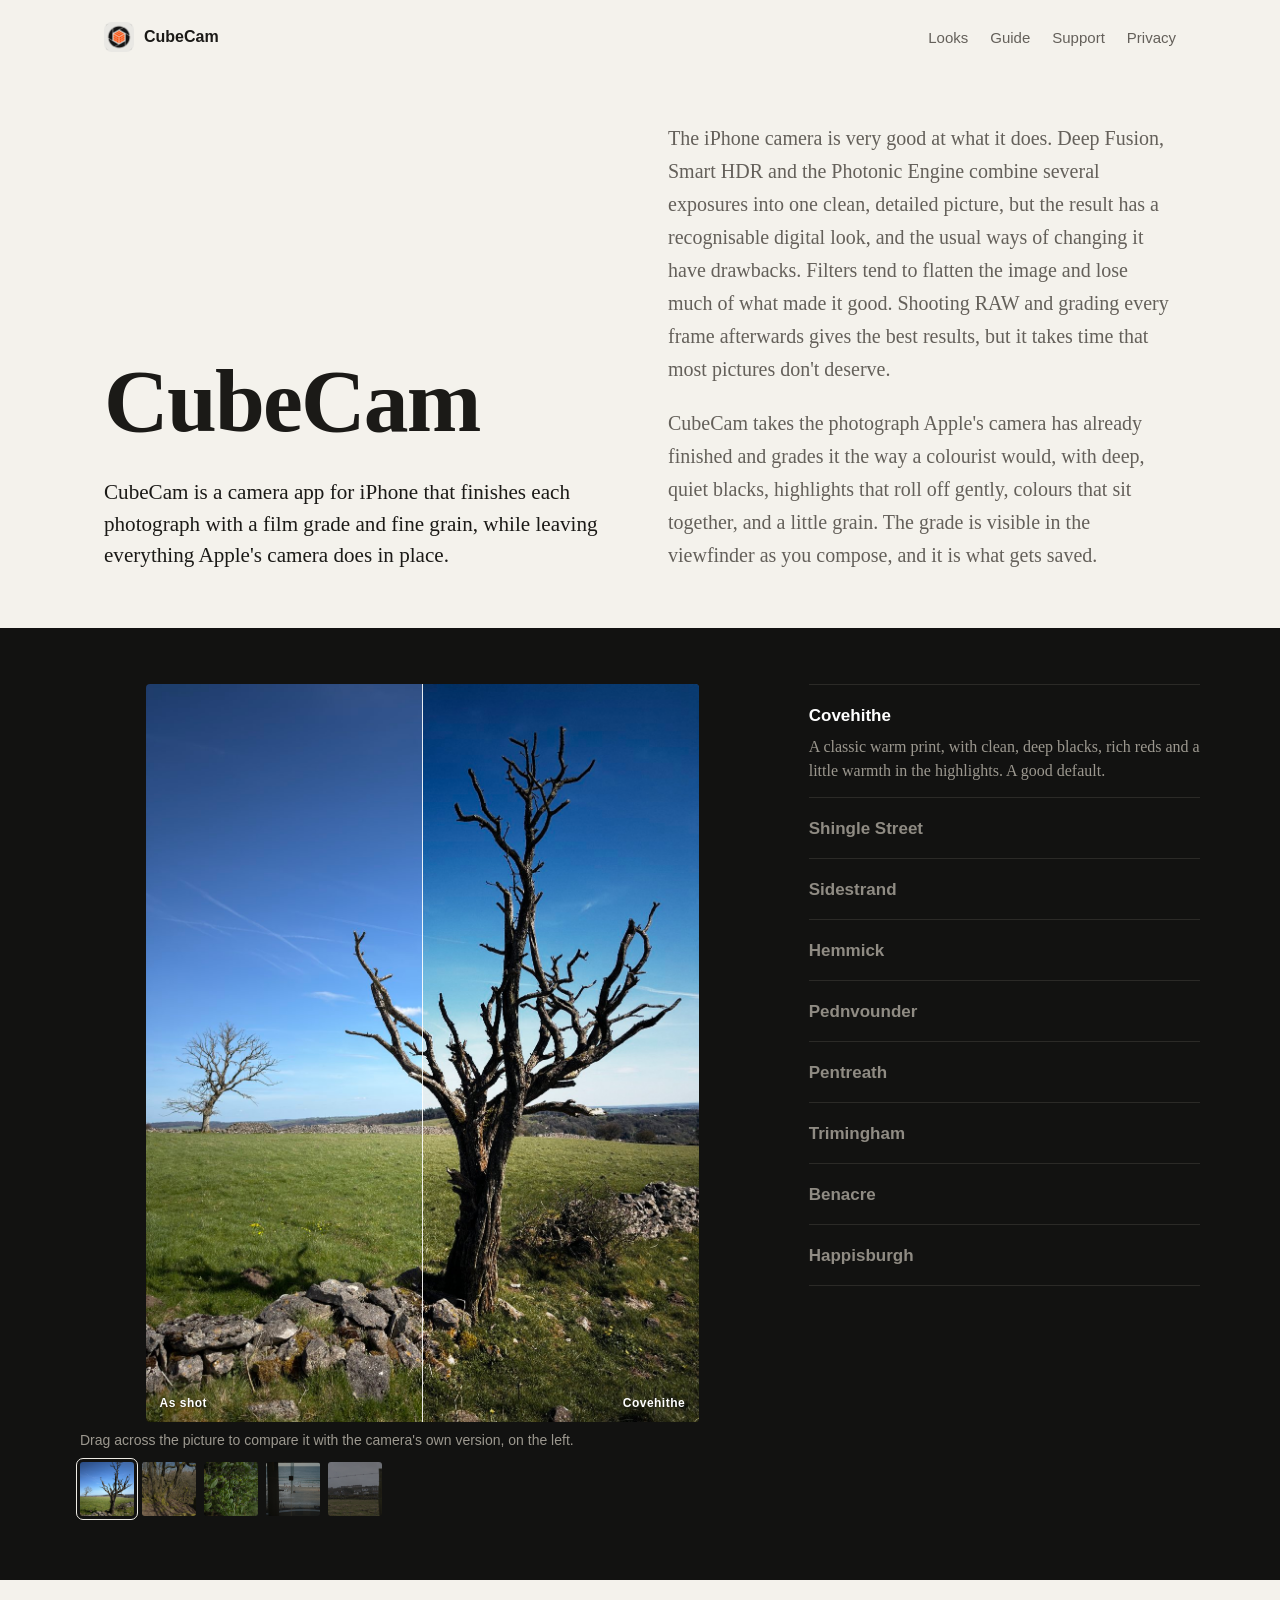
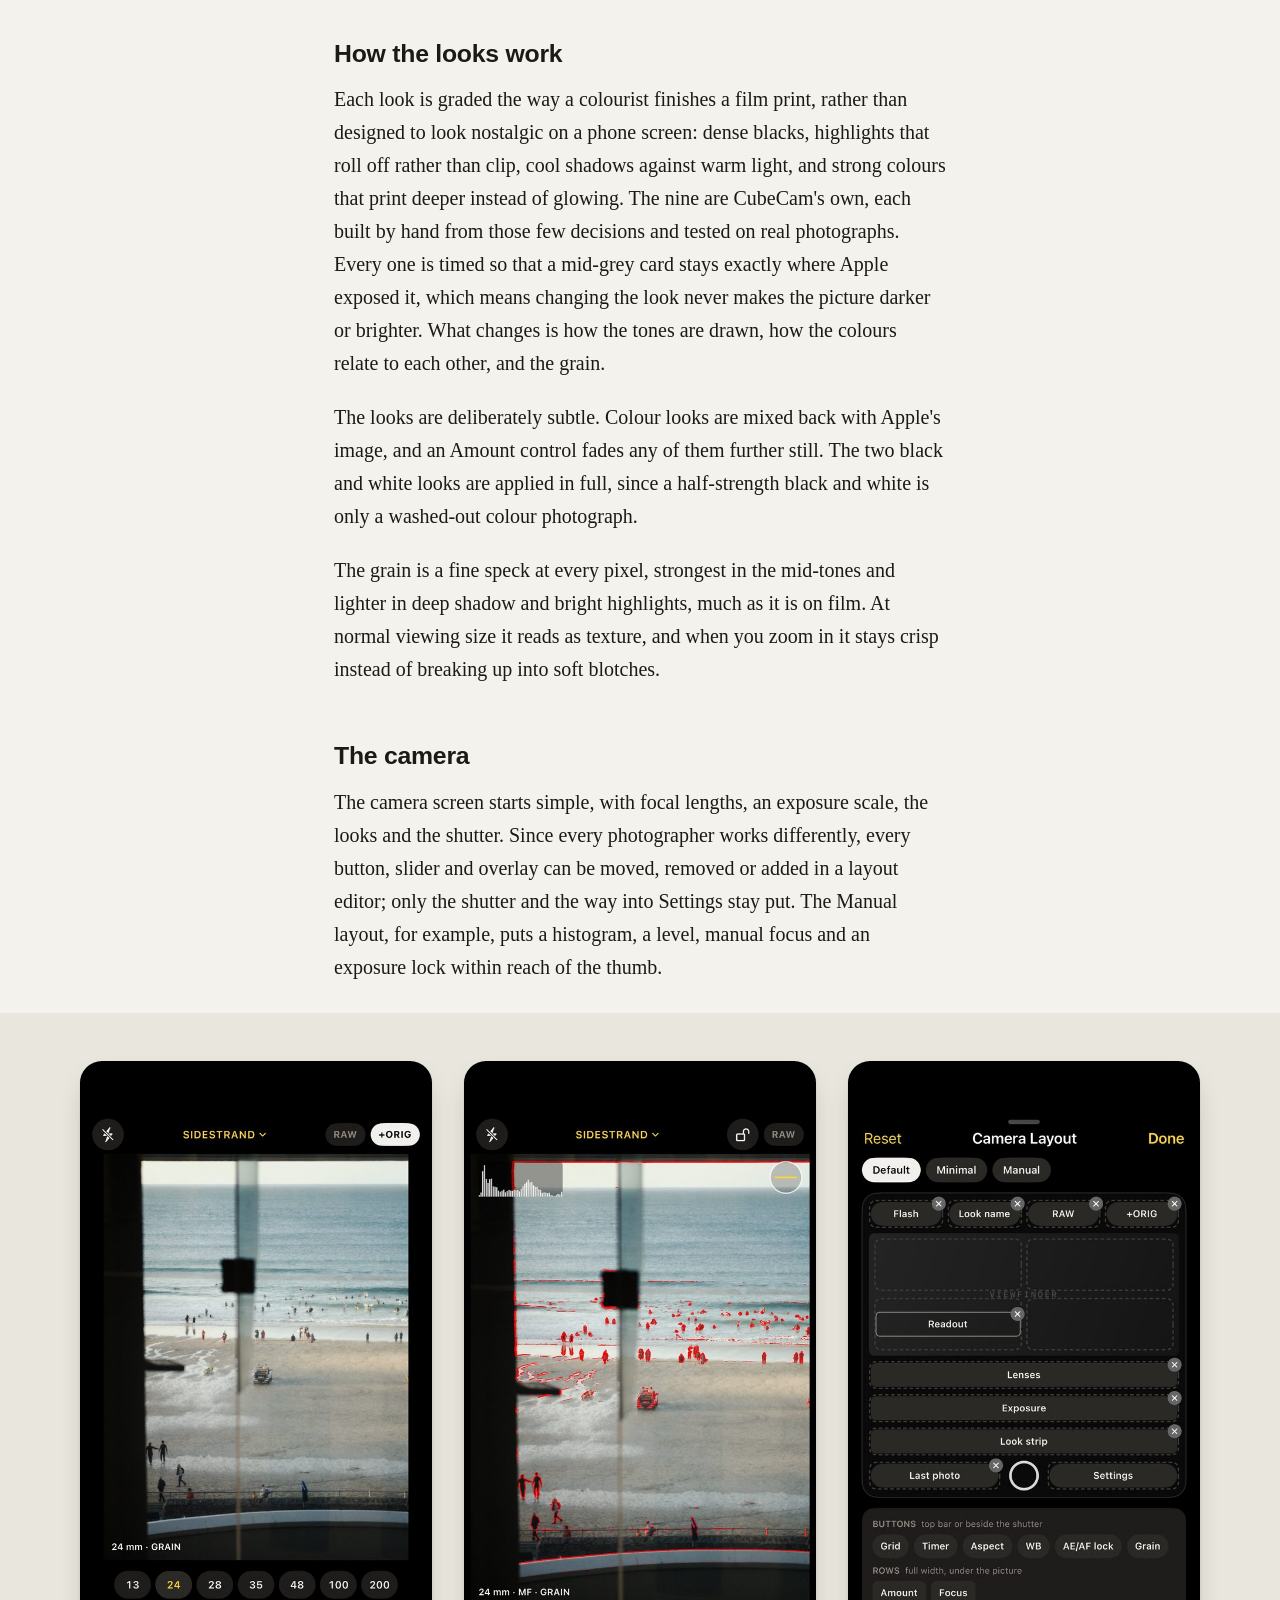
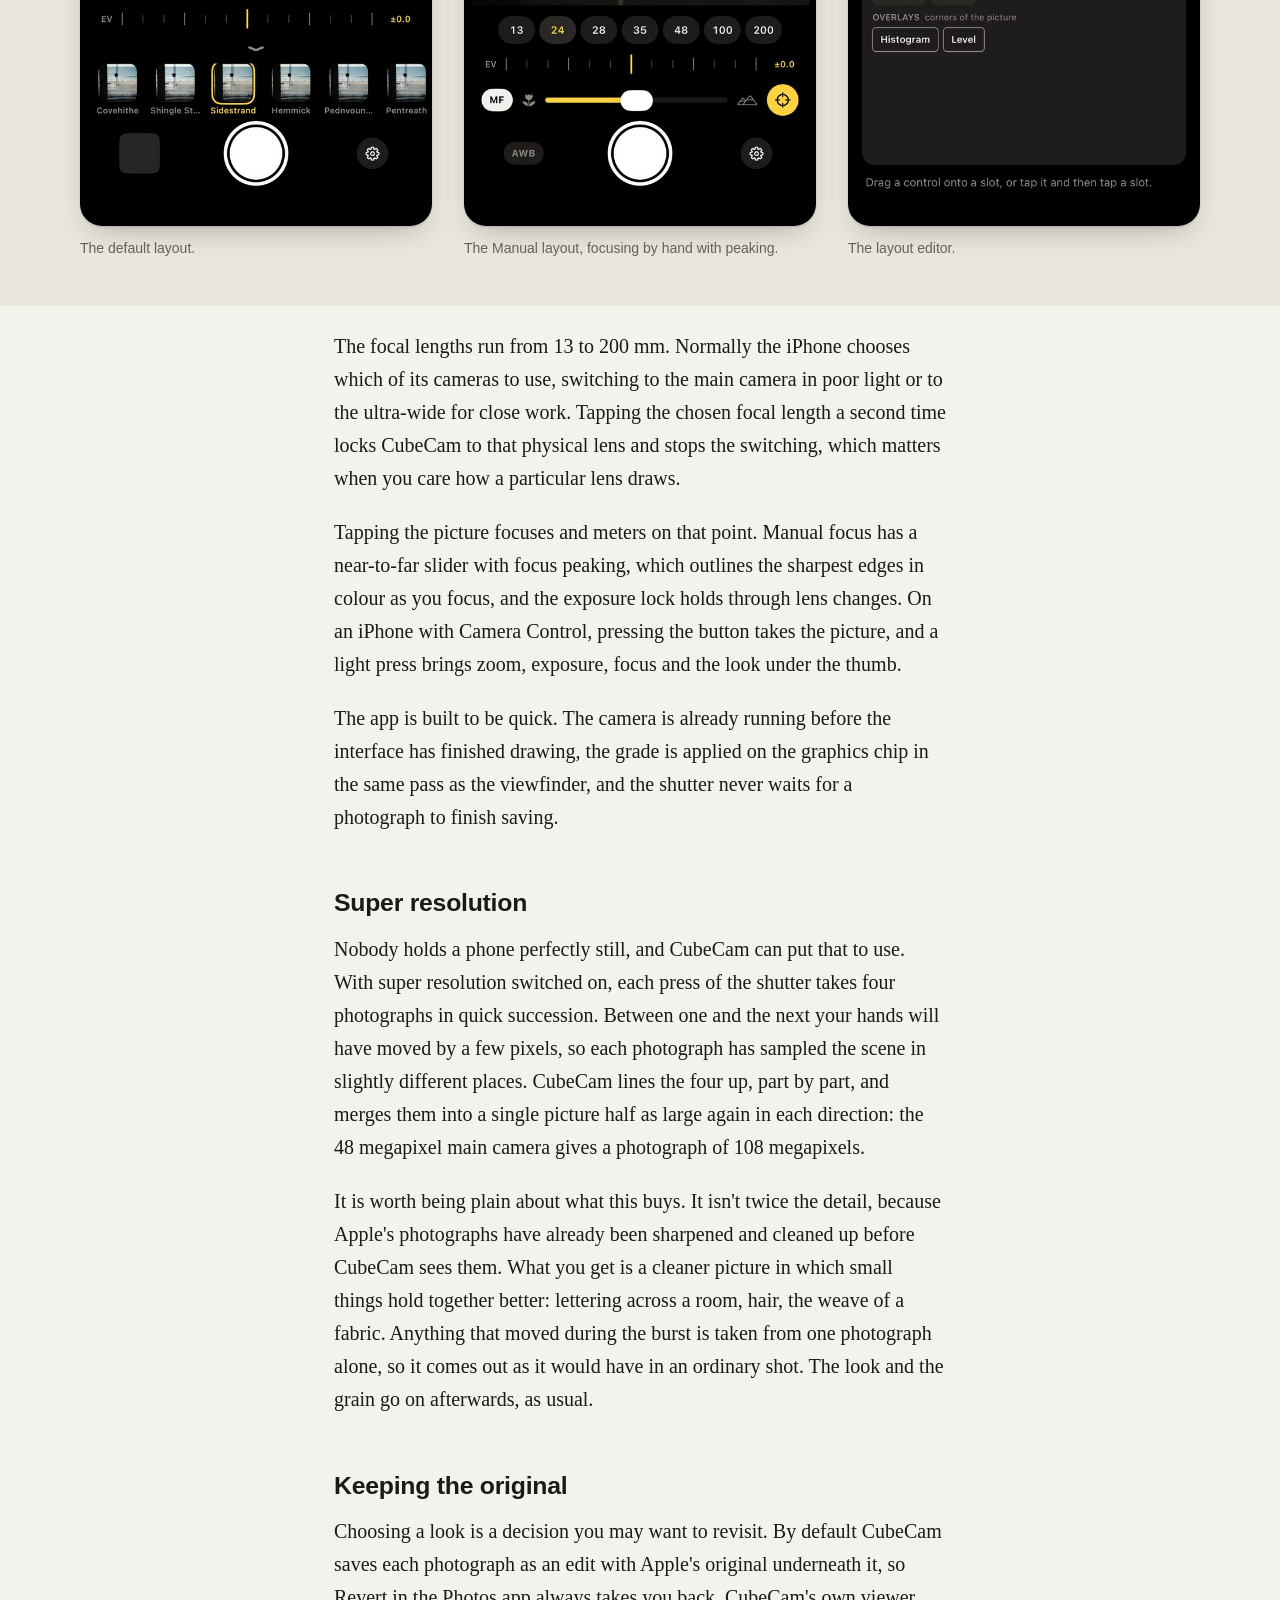
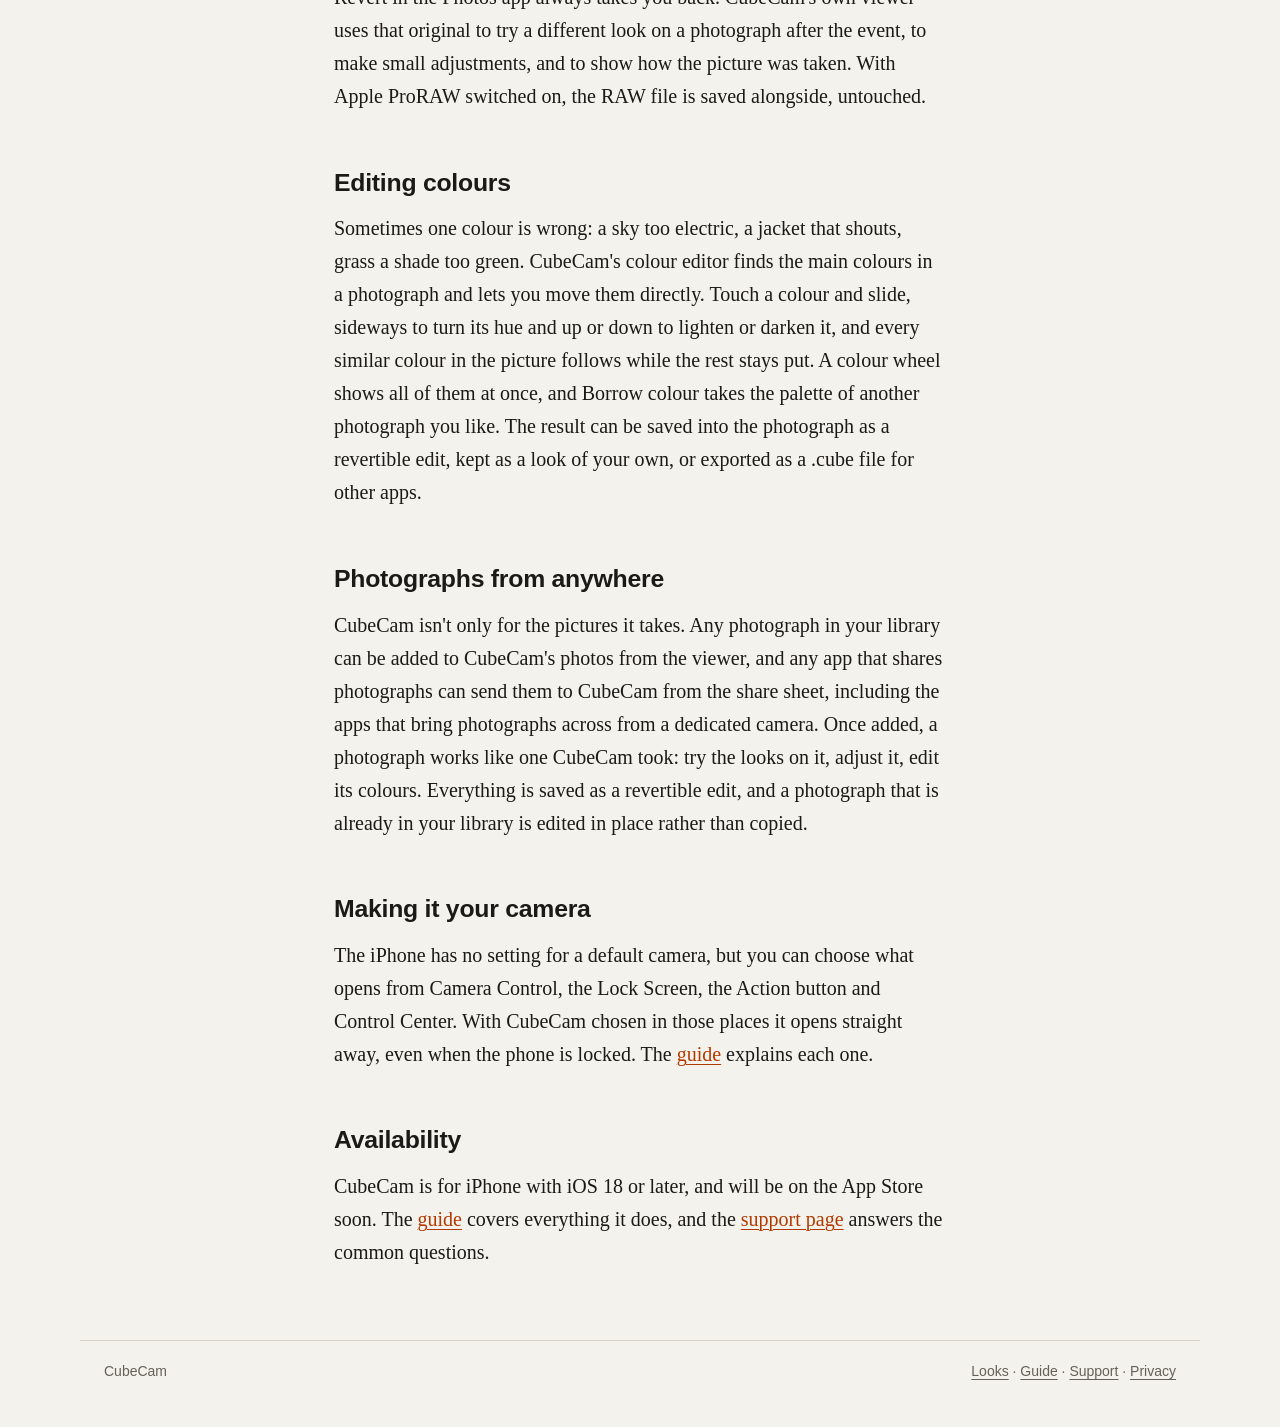
==== commit db1e41e5: "Super resolution takes four photographs, not eight Co-Authored-By: Claude Fable 5.2 <noreply@anthrop" ====
--- a/index.html
+++ b/index.html
@@ -67,7 +67,7 @@
   <p>The app is built to be quick. The camera is already running before the interface has finished drawing, the grade is applied on the graphics chip in the same pass as the viewfinder, and the shutter never waits for a photograph to finish saving.</p>
 
   <h2>Super resolution</h2>
-  <p>Nobody holds a phone perfectly still, and CubeCam can put that to use. With super resolution switched on, each press of the shutter takes eight photographs in quick succession. Between one and the next your hands will have moved by a few pixels, so each photograph has sampled the scene in slightly different places. CubeCam lines the eight up, part by part, and merges them into a single picture half as large again in each direction: the 48 megapixel main camera gives a photograph of 108 megapixels.</p>
+  <p>Nobody holds a phone perfectly still, and CubeCam can put that to use. With super resolution switched on, each press of the shutter takes four photographs in quick succession. Between one and the next your hands will have moved by a few pixels, so each photograph has sampled the scene in slightly different places. CubeCam lines the four up, part by part, and merges them into a single picture half as large again in each direction: the 48 megapixel main camera gives a photograph of 108 megapixels.</p>
   <p>It is worth being plain about what this buys. It isn't twice the detail, because Apple's photographs have already been sharpened and cleaned up before CubeCam sees them. What you get is a cleaner picture in which small things hold together better: lettering across a room, hair, the weave of a fabric. Anything that moved during the burst is taken from one photograph alone, so it comes out as it would have in an ordinary shot. The look and the grain go on afterwards, as usual.</p>
 
   <h2>Keeping the original</h2>
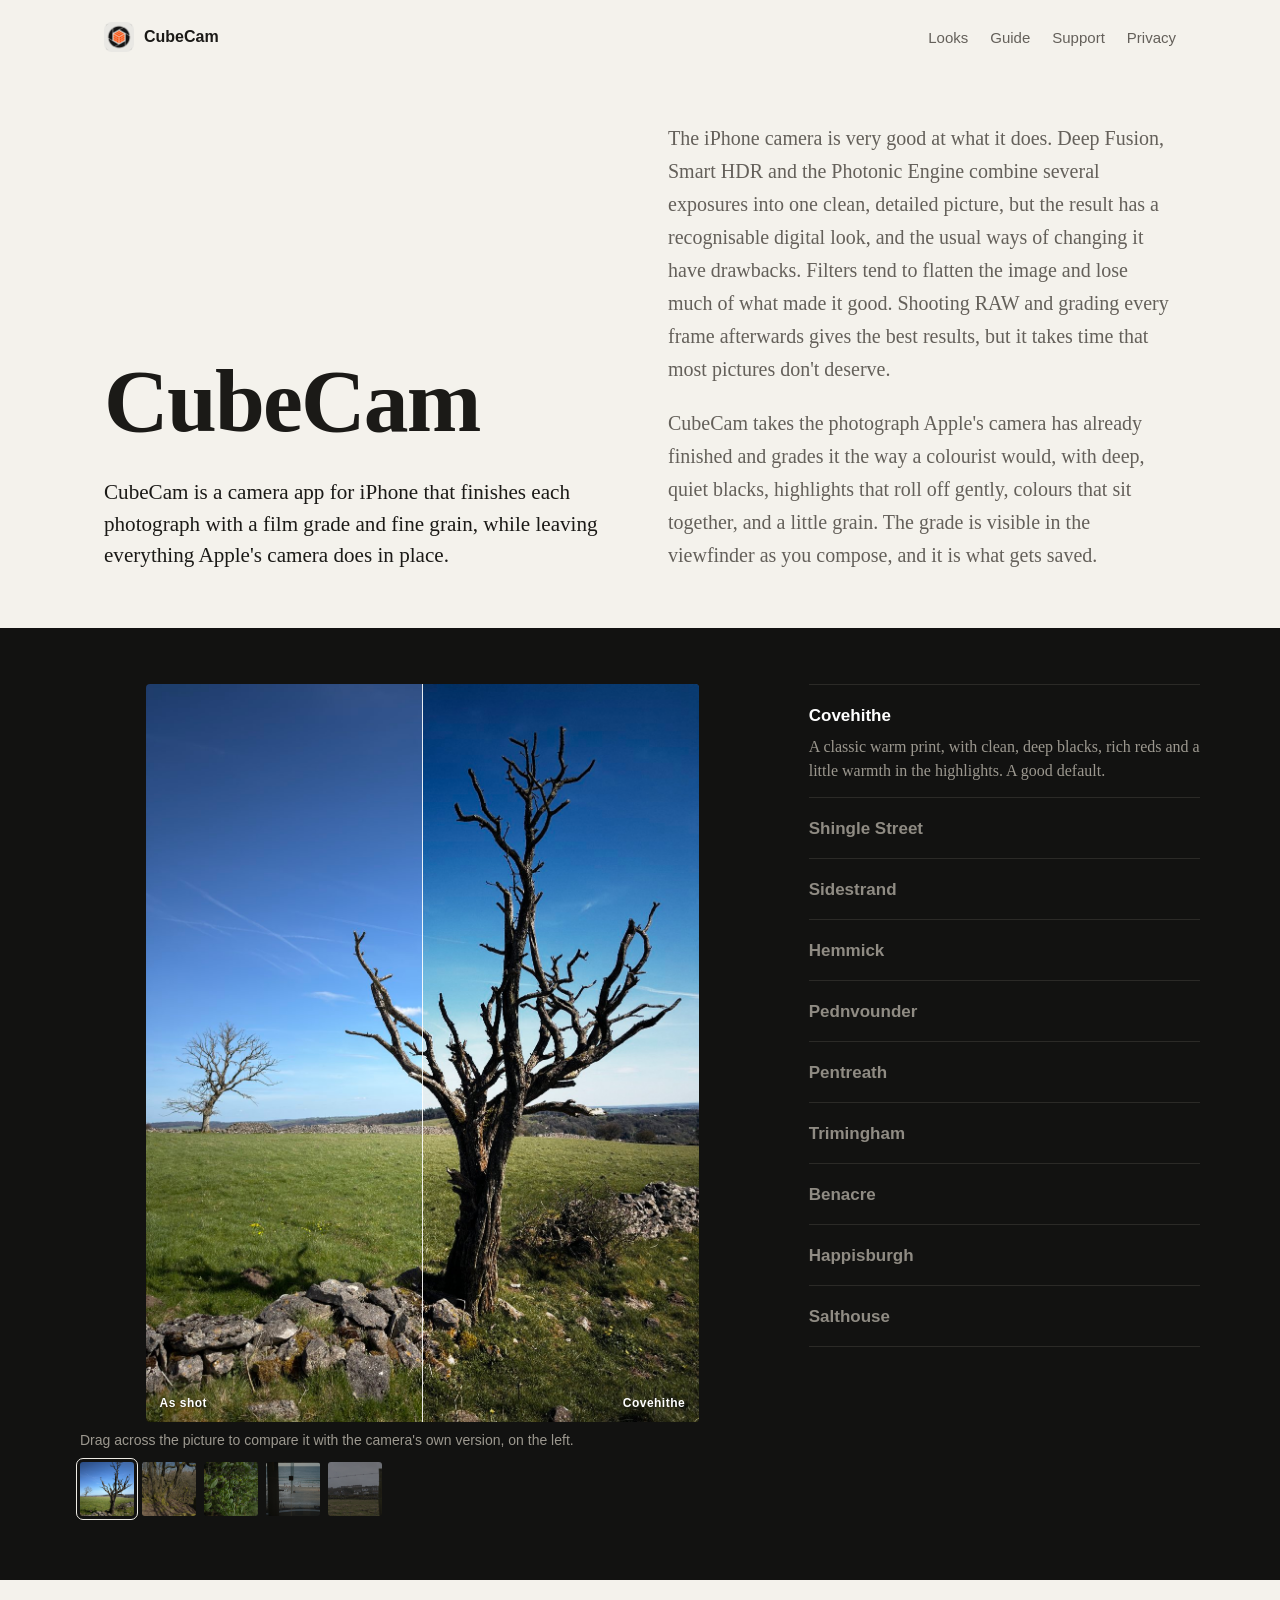
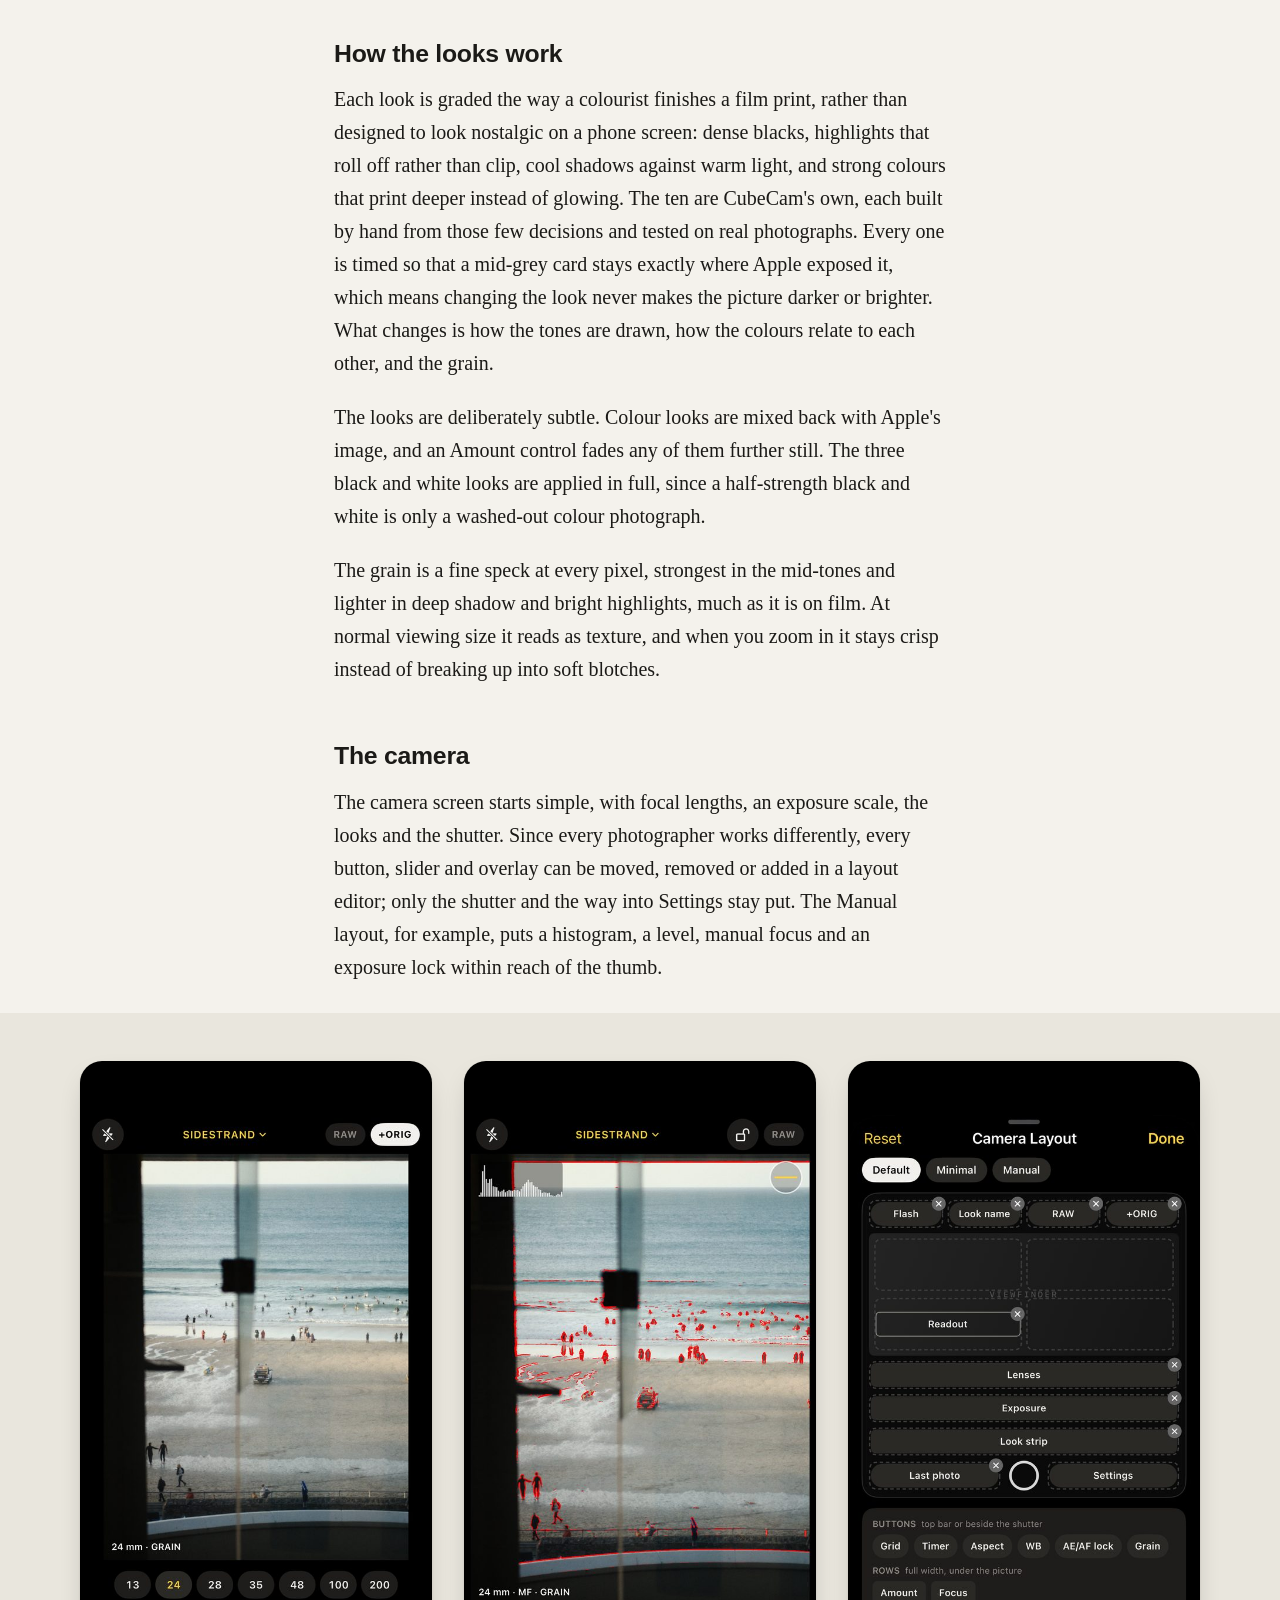
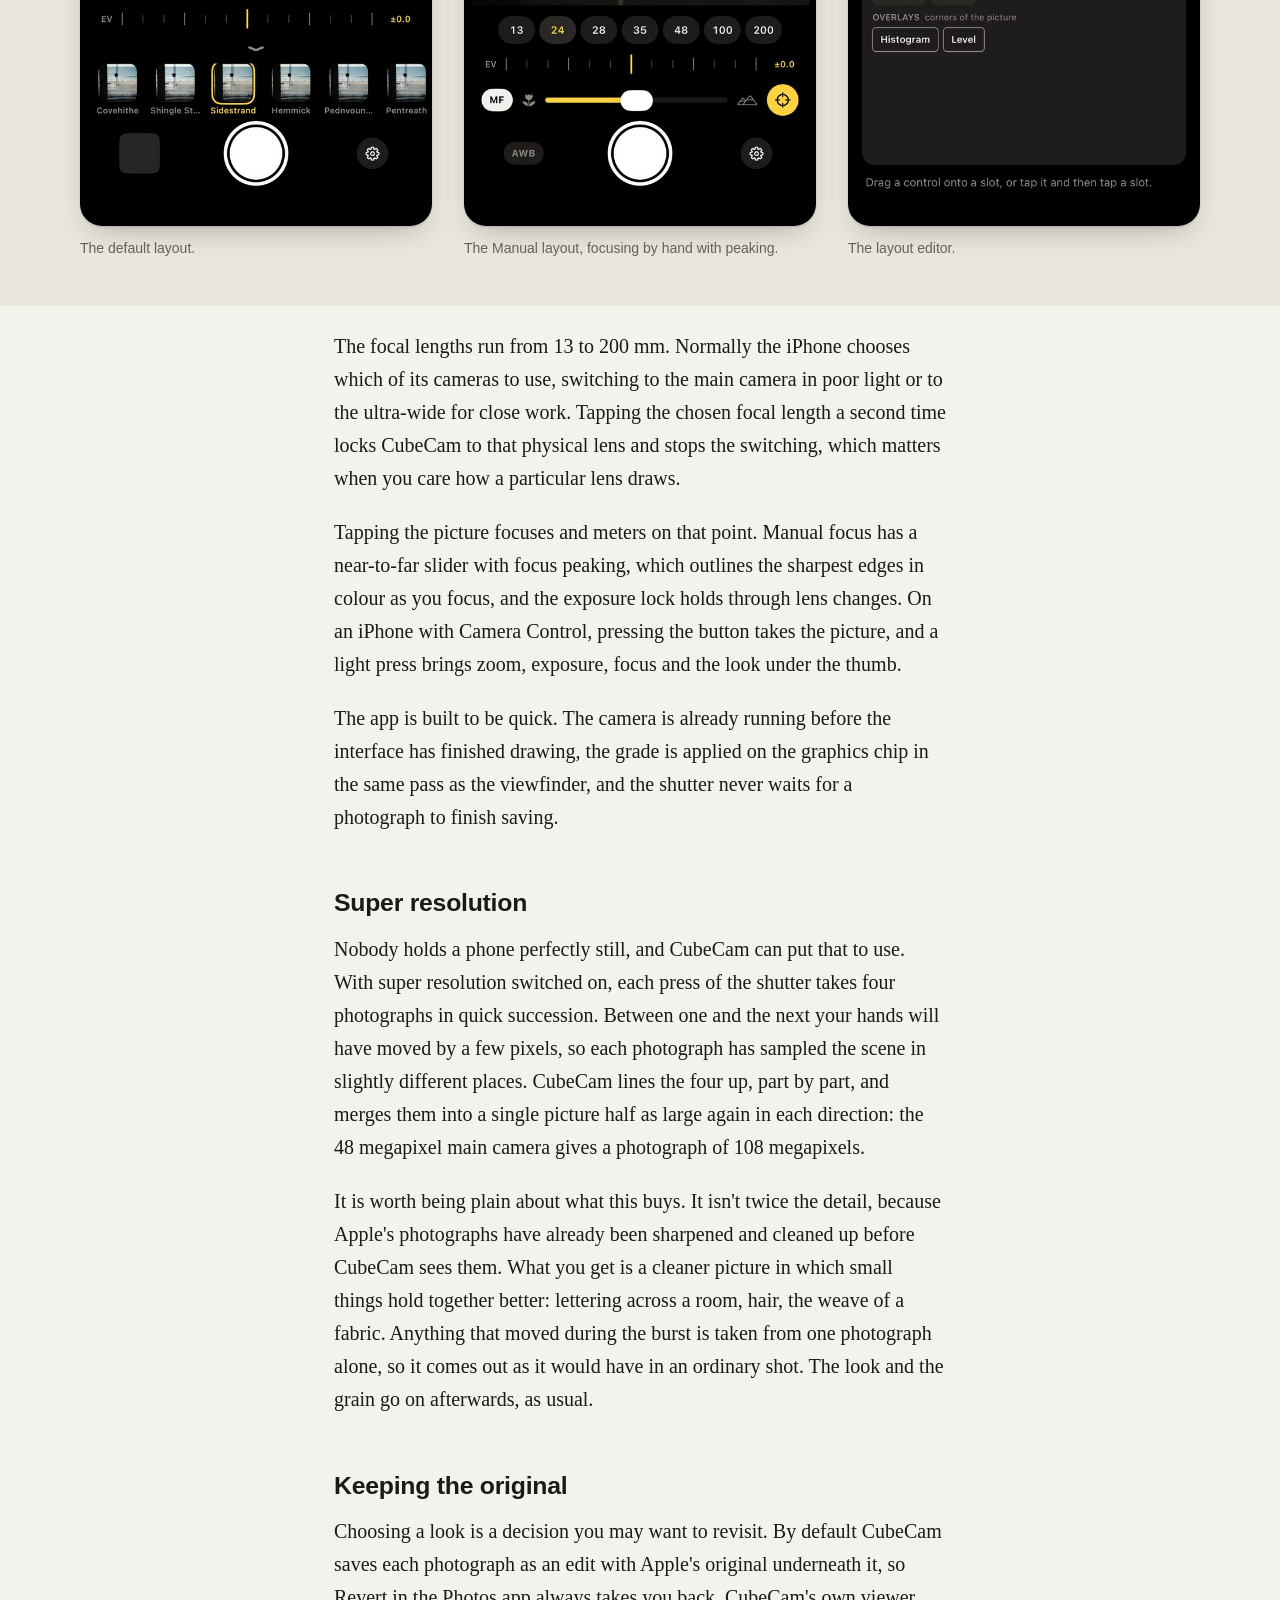
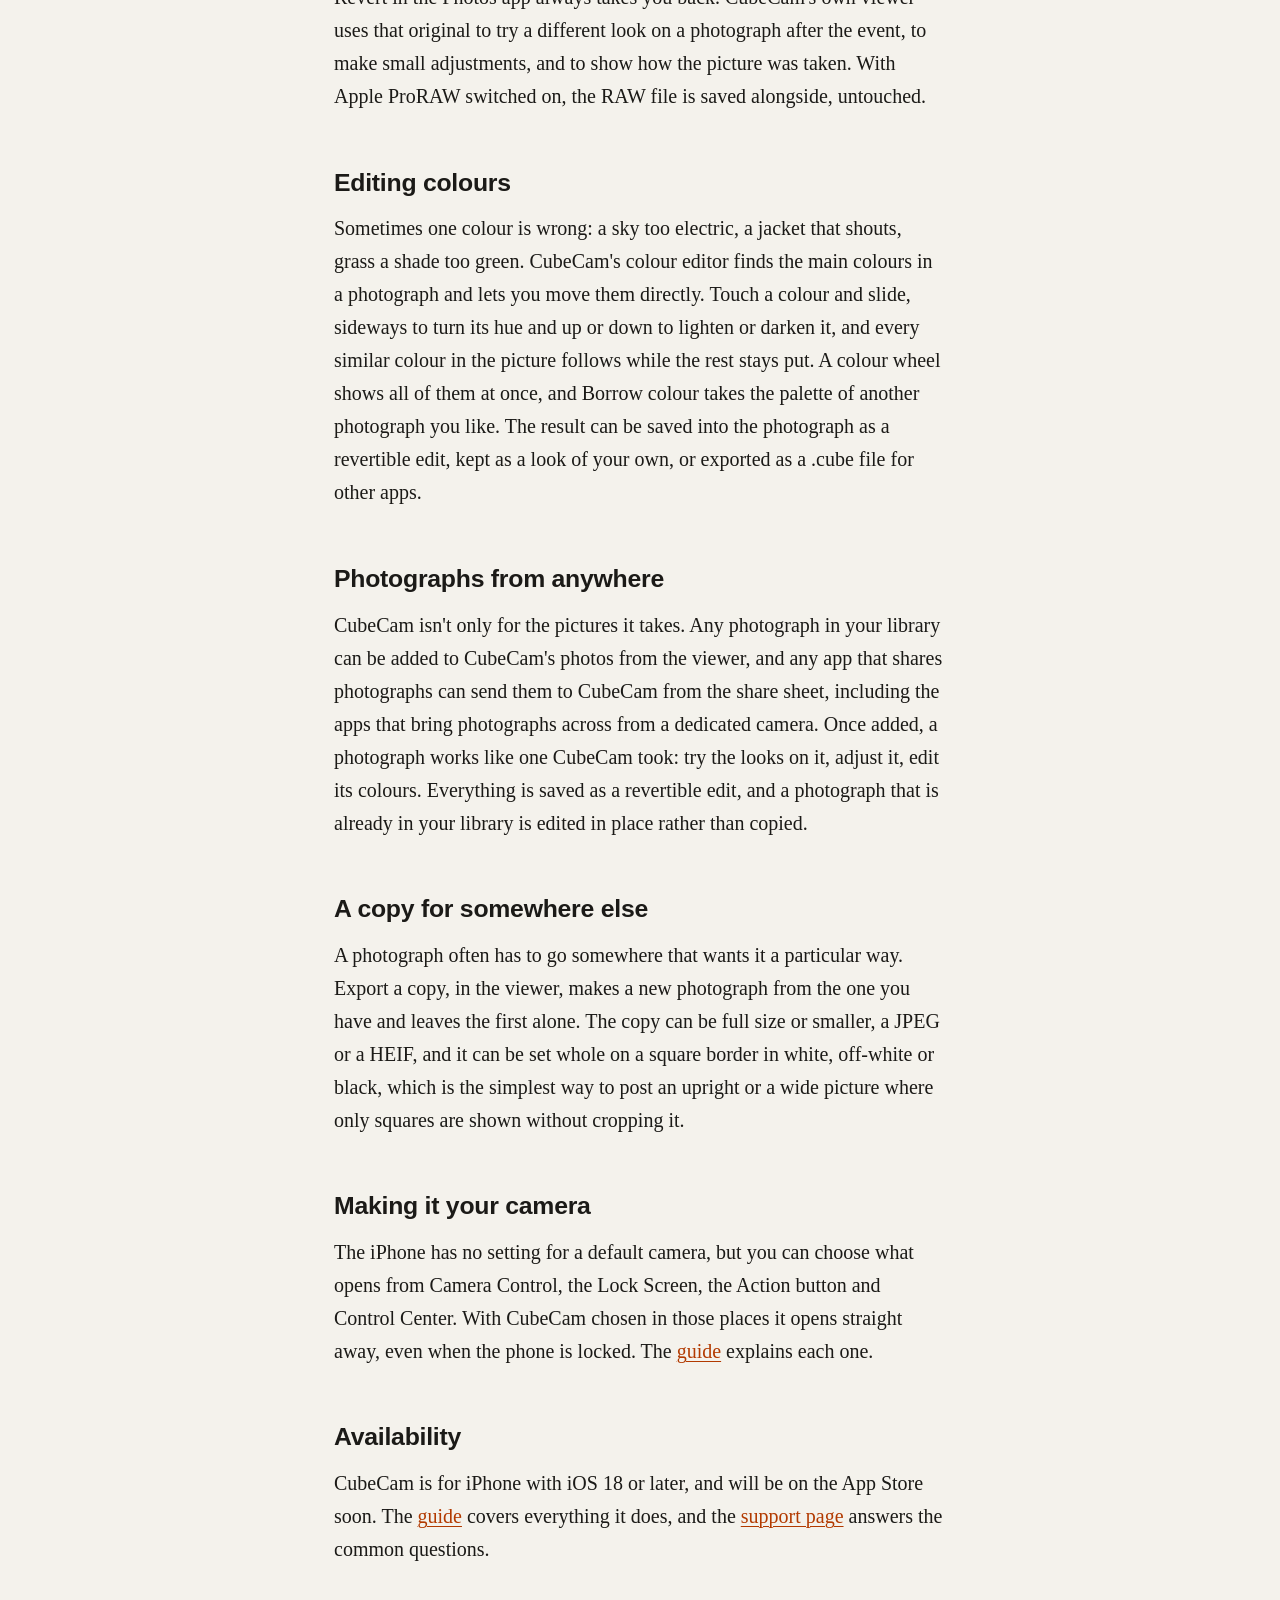
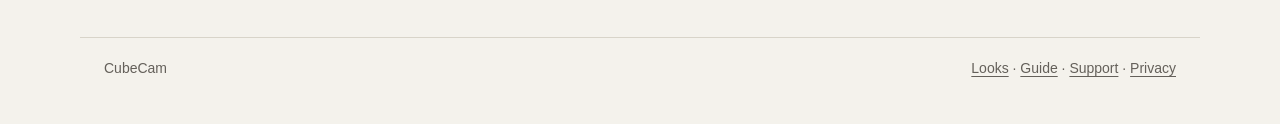
==== commit d12b0a16: "Salthouse, exporting a copy, and black and white LUTs used in full Home page: Salthouse joins the co" ====
--- a/index.html
+++ b/index.html
@@ -45,8 +45,8 @@
 
 <section class="text measure gutter">
   <h2>How the looks work</h2>
-  <p>Each look is graded the way a colourist finishes a film print, rather than designed to look nostalgic on a phone screen: dense blacks, highlights that roll off rather than clip, cool shadows against warm light, and strong colours that print deeper instead of glowing. The nine are CubeCam's own, each built by hand from those few decisions and tested on real photographs. Every one is timed so that a mid-grey card stays exactly where Apple exposed it, which means changing the look never makes the picture darker or brighter. What changes is how the tones are drawn, how the colours relate to each other, and the grain.</p>
-  <p>The looks are deliberately subtle. Colour looks are mixed back with Apple's image, and an Amount control fades any of them further still. The two black and white looks are applied in full, since a half-strength black and white is only a washed-out colour photograph.</p>
+  <p>Each look is graded the way a colourist finishes a film print, rather than designed to look nostalgic on a phone screen: dense blacks, highlights that roll off rather than clip, cool shadows against warm light, and strong colours that print deeper instead of glowing. The ten are CubeCam's own, each built by hand from those few decisions and tested on real photographs. Every one is timed so that a mid-grey card stays exactly where Apple exposed it, which means changing the look never makes the picture darker or brighter. What changes is how the tones are drawn, how the colours relate to each other, and the grain.</p>
+  <p>The looks are deliberately subtle. Colour looks are mixed back with Apple's image, and an Amount control fades any of them further still. The three black and white looks are applied in full, since a half-strength black and white is only a washed-out colour photograph.</p>
   <p>The grain is a fine speck at every pixel, strongest in the mid-tones and lighter in deep shadow and bright highlights, much as it is on film. At normal viewing size it reads as texture, and when you zoom in it stays crisp instead of breaking up into soft blotches.</p>
 
   <h2>The camera</h2>
@@ -77,6 +77,8 @@
   <p>Sometimes one colour is wrong: a sky too electric, a jacket that shouts, grass a shade too green. CubeCam's colour editor finds the main colours in a photograph and lets you move them directly. Touch a colour and slide, sideways to turn its hue and up or down to lighten or darken it, and every similar colour in the picture follows while the rest stays put. A colour wheel shows all of them at once, and Borrow colour takes the palette of another photograph you like. The result can be saved into the photograph as a revertible edit, kept as a look of your own, or exported as a .cube file for other apps.</p>
   <h2>Photographs from anywhere</h2>
   <p>CubeCam isn't only for the pictures it takes. Any photograph in your library can be added to CubeCam's photos from the viewer, and any app that shares photographs can send them to CubeCam from the share sheet, including the apps that bring photographs across from a dedicated camera. Once added, a photograph works like one CubeCam took: try the looks on it, adjust it, edit its colours. Everything is saved as a revertible edit, and a photograph that is already in your library is edited in place rather than copied.</p>
+  <h2>A copy for somewhere else</h2>
+  <p>A photograph often has to go somewhere that wants it a particular way. Export a copy, in the viewer, makes a new photograph from the one you have and leaves the first alone. The copy can be full size or smaller, a JPEG or a HEIF, and it can be set whole on a square border in white, off-white or black, which is the simplest way to post an upright or a wide picture where only squares are shown without cropping it.</p>
   <h2>Making it your camera</h2>
   <p>The iPhone has no setting for a default camera, but you can choose what opens from Camera Control, the Lock Screen, the Action button and Control Center. With CubeCam chosen in those places it opens straight away, even when the phone is locked. The <a href="guide.html#your-camera">guide</a> explains each one.</p>
 
@@ -98,6 +100,7 @@
   ["trimingham", "Trimingham", "", "Low contrast and muted, and kind to skin. The quietest of the set."],
   ["benacre", "Benacre", "", "Black and white with low contrast, soft and silvery, with the shadows left open."],
   ["happisburgh", "Happisburgh", "", "Black and white with real depth: rich blacks, crisp mid-tones, and skies darkened slightly, as a yellow filter would."],
+  ["salthouse", "Salthouse", "", "Black and white at its hardest, as if through a red filter: skin comes out bright, and skies and foliage go dark."],
 ];
 const SCENES = ["tree", "woods", "leaves", "beach", "field"];
 let scene = "tree", look = "covehithe";
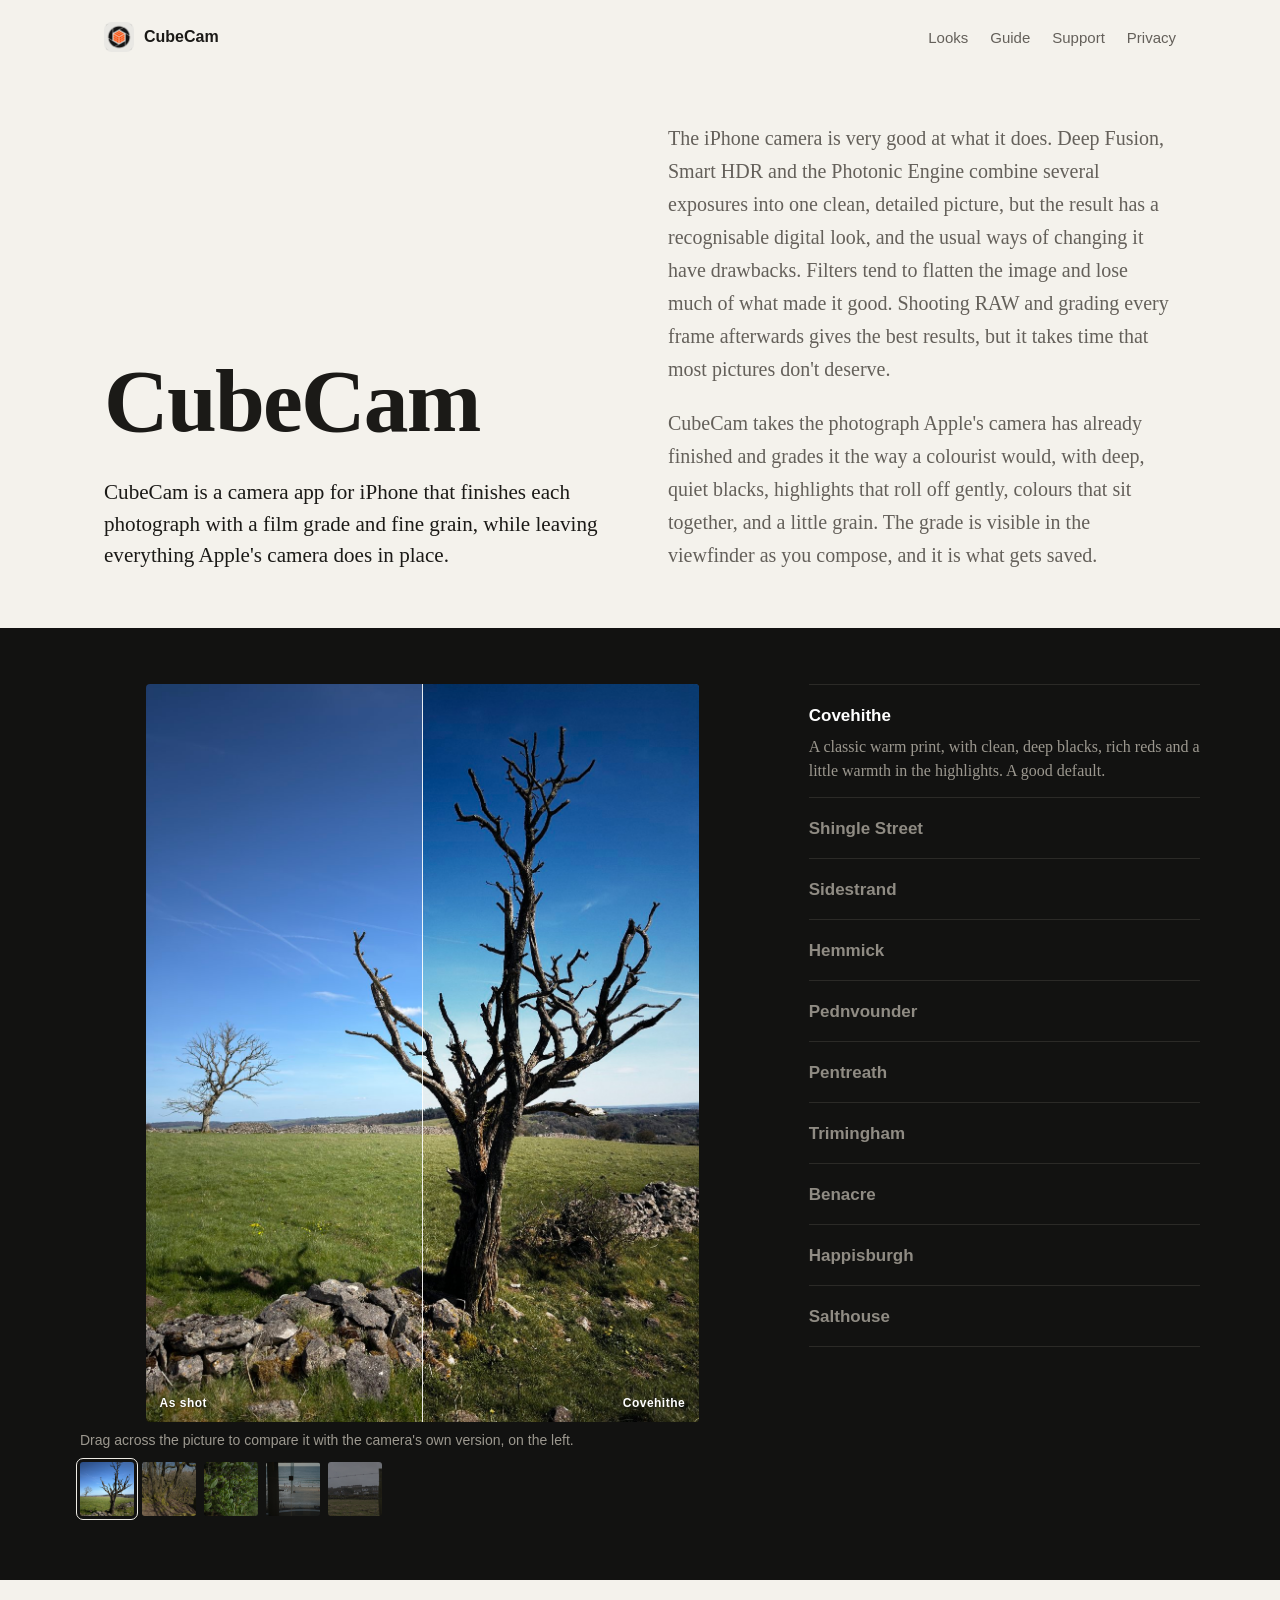
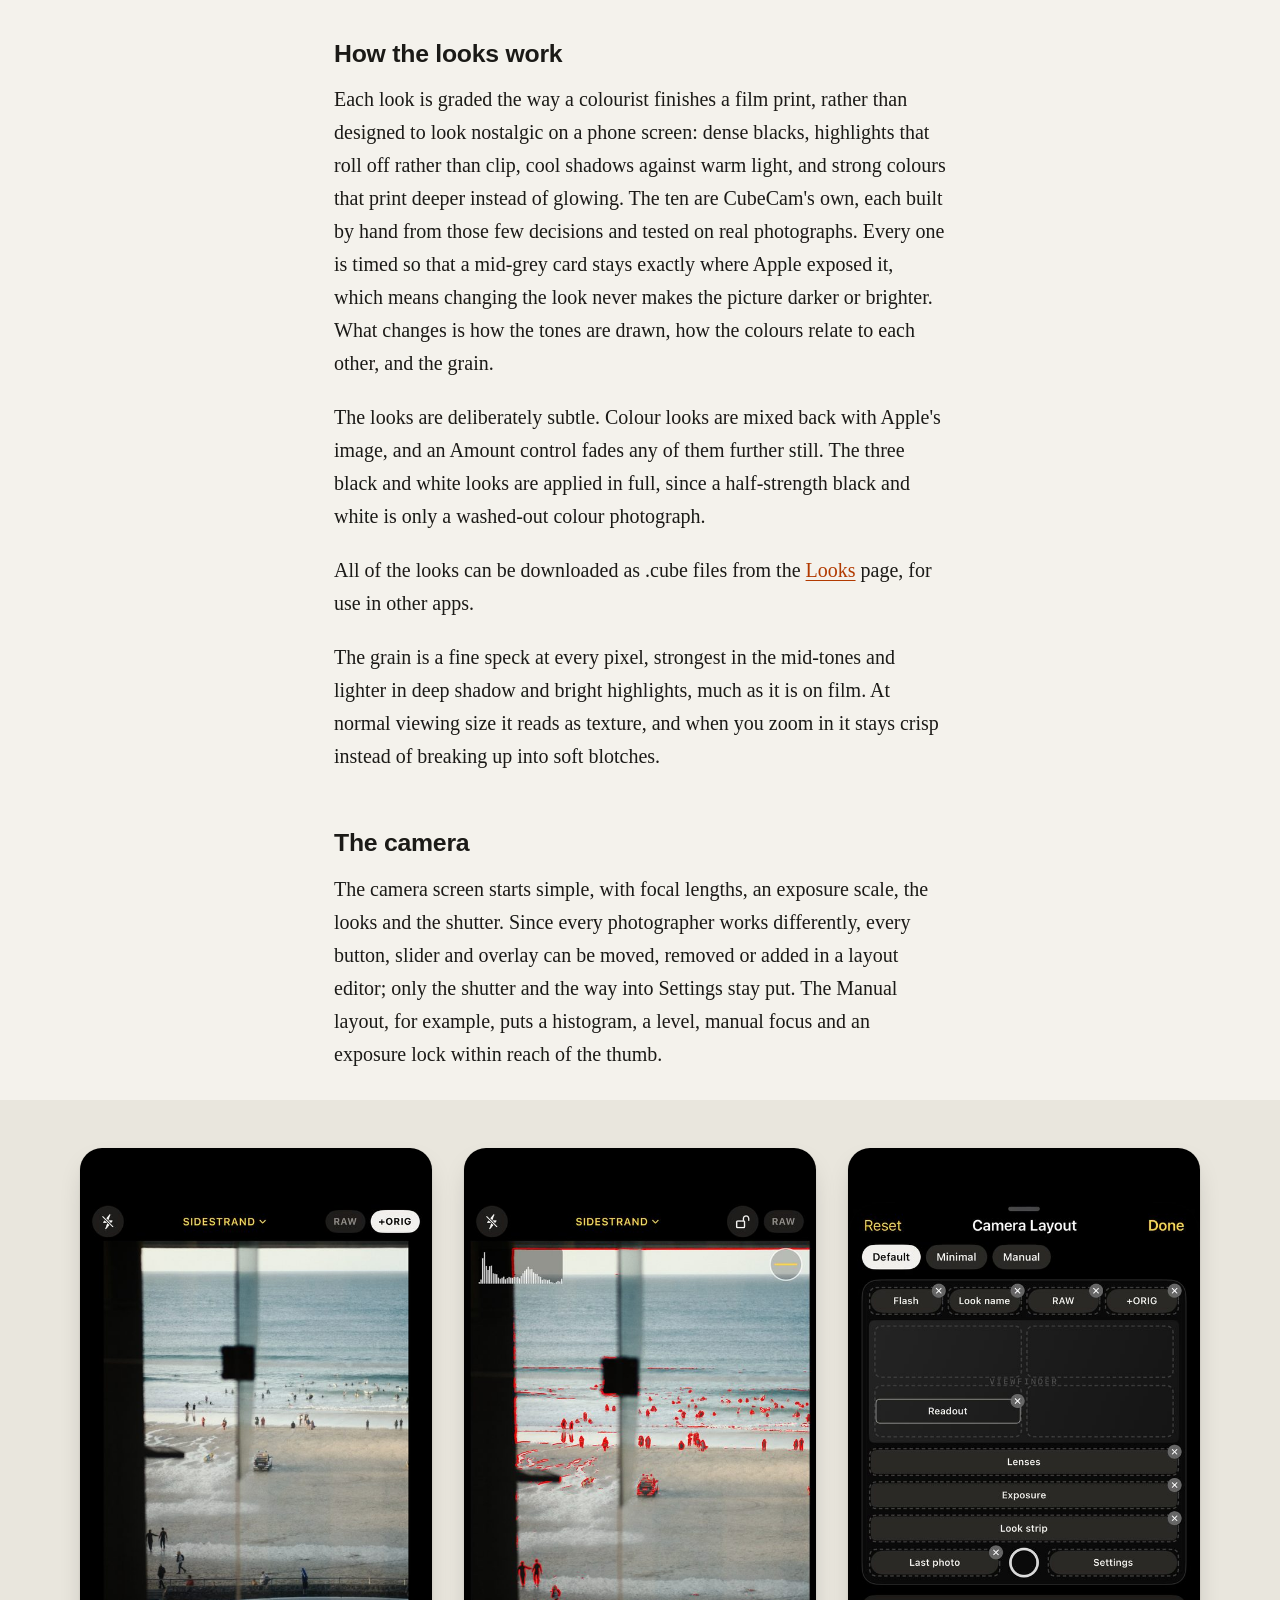
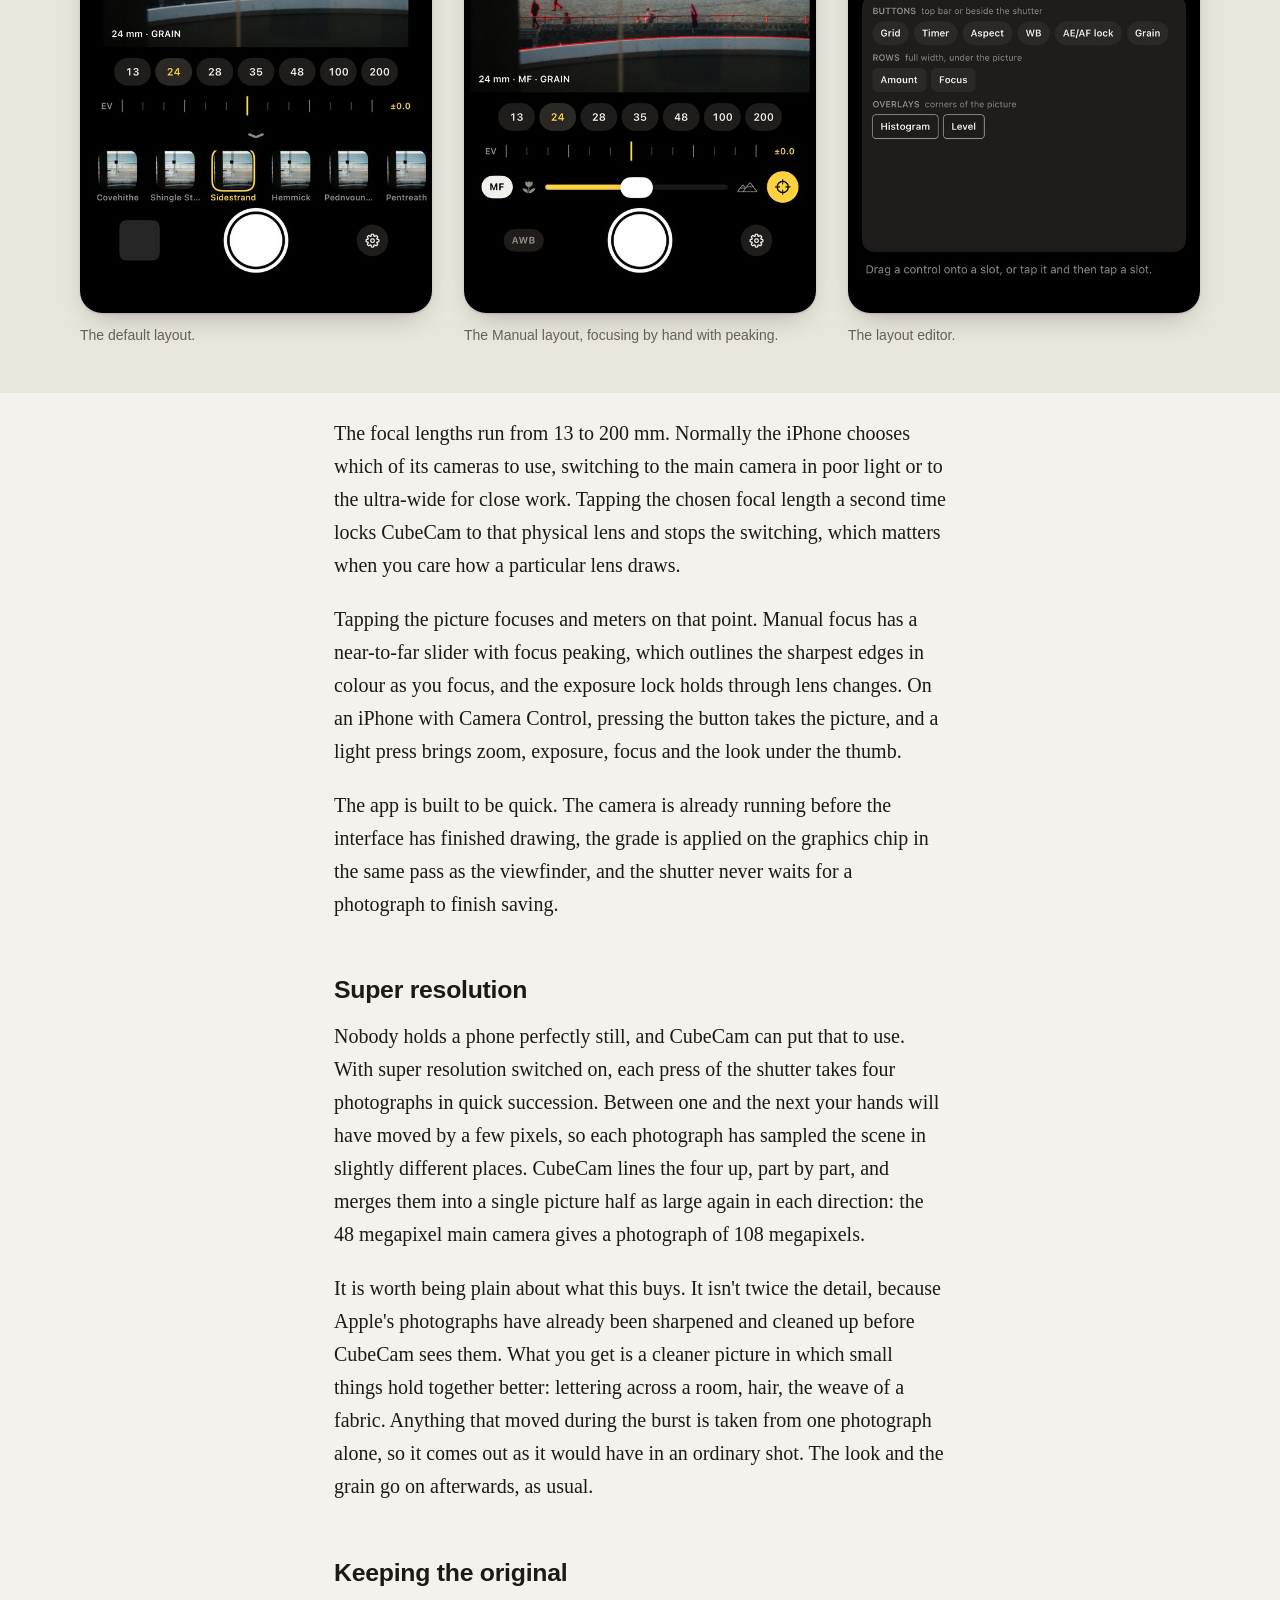
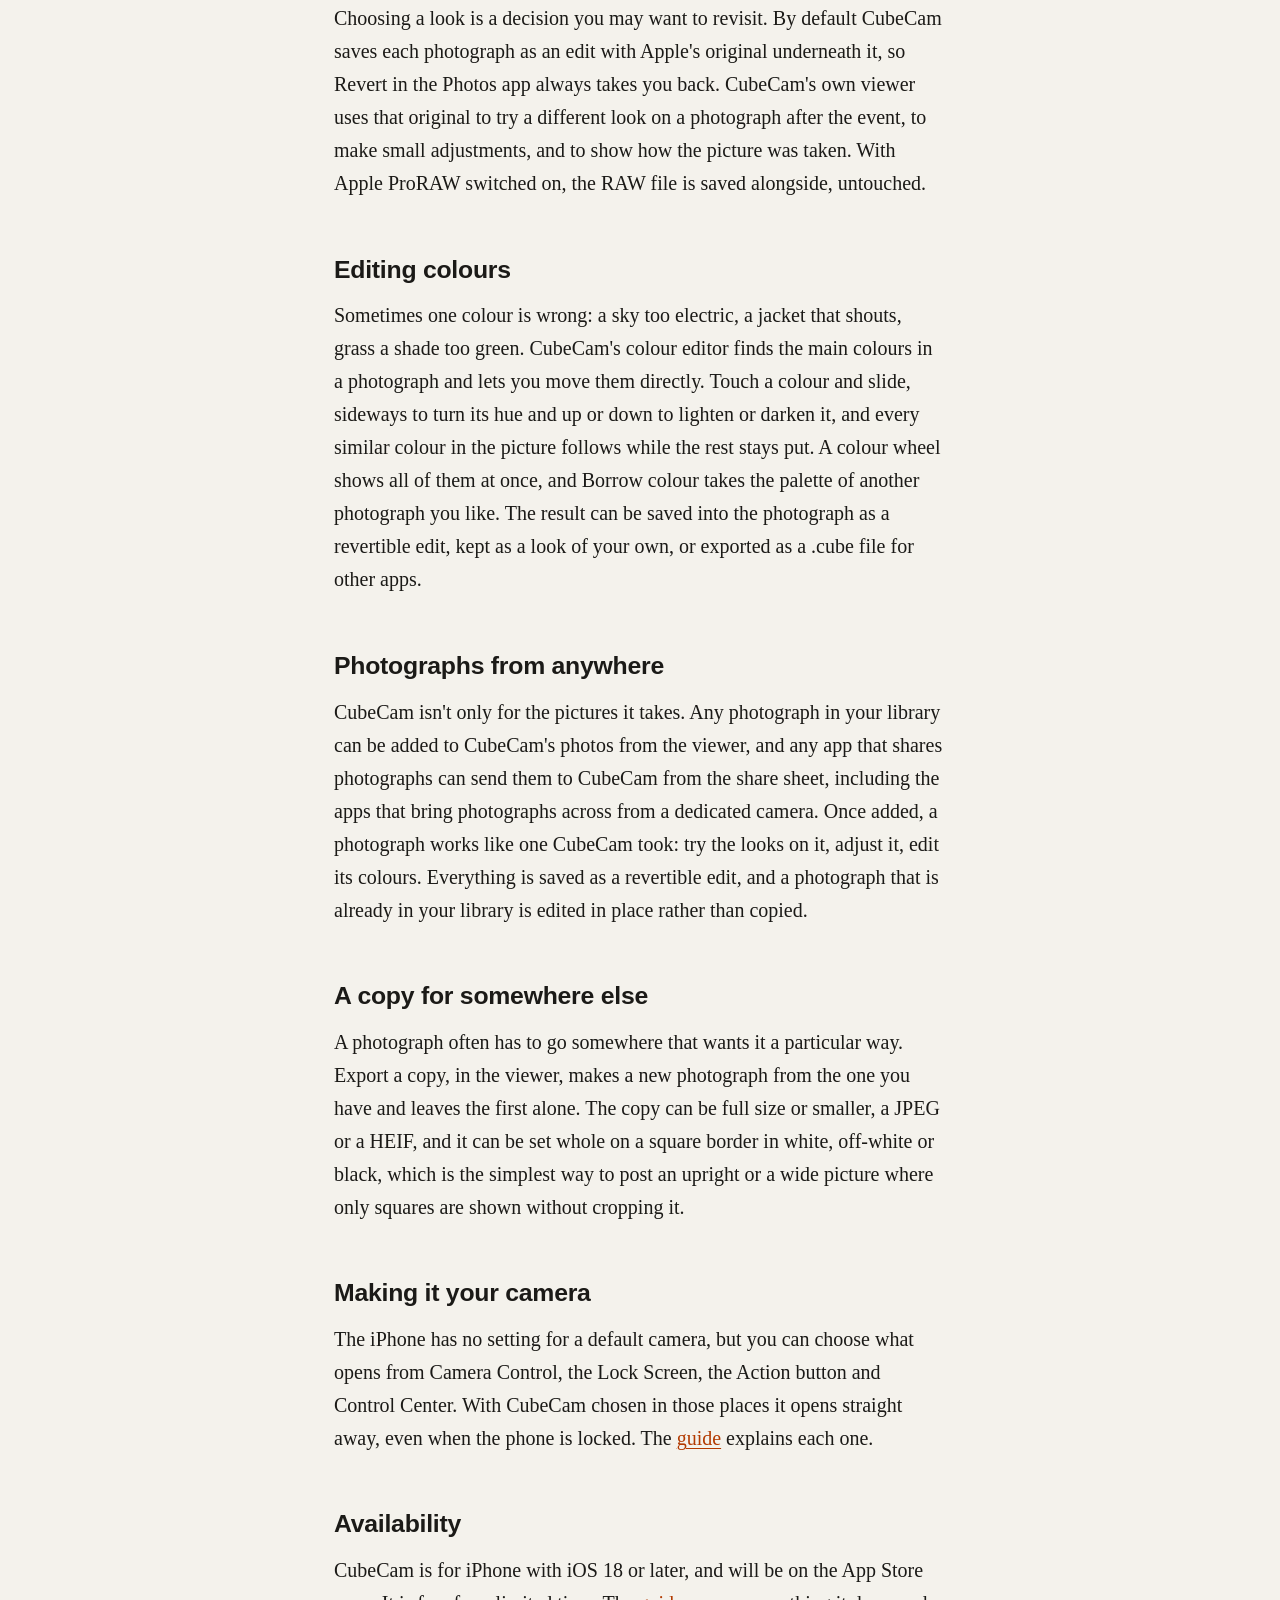
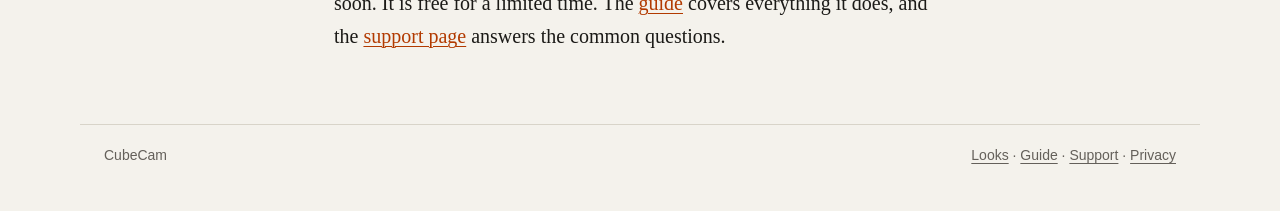
==== commit 7bd0feb9: "Looks page: every look to preview and download; the viewer saves by itself; free for a limited time " ====
--- a/index.html
+++ b/index.html
@@ -47,6 +47,7 @@
   <h2>How the looks work</h2>
   <p>Each look is graded the way a colourist finishes a film print, rather than designed to look nostalgic on a phone screen: dense blacks, highlights that roll off rather than clip, cool shadows against warm light, and strong colours that print deeper instead of glowing. The ten are CubeCam's own, each built by hand from those few decisions and tested on real photographs. Every one is timed so that a mid-grey card stays exactly where Apple exposed it, which means changing the look never makes the picture darker or brighter. What changes is how the tones are drawn, how the colours relate to each other, and the grain.</p>
   <p>The looks are deliberately subtle. Colour looks are mixed back with Apple's image, and an Amount control fades any of them further still. The three black and white looks are applied in full, since a half-strength black and white is only a washed-out colour photograph.</p>
+  <p>All of the looks can be downloaded as .cube files from the <a href="looks.html">Looks</a> page, for use in other apps.</p>
   <p>The grain is a fine speck at every pixel, strongest in the mid-tones and lighter in deep shadow and bright highlights, much as it is on film. At normal viewing size it reads as texture, and when you zoom in it stays crisp instead of breaking up into soft blotches.</p>
 
   <h2>The camera</h2>
@@ -83,7 +84,7 @@
   <p>The iPhone has no setting for a default camera, but you can choose what opens from Camera Control, the Lock Screen, the Action button and Control Center. With CubeCam chosen in those places it opens straight away, even when the phone is locked. The <a href="guide.html#your-camera">guide</a> explains each one.</p>
 
   <h2>Availability</h2>
-  <p>CubeCam is for iPhone with iOS 18 or later, and will be on the App Store soon. The <a href="guide.html">guide</a> covers everything it does, and the <a href="support.html">support page</a> answers the common questions.</p>
+  <p>CubeCam is for iPhone with iOS 18 or later, and will be on the App Store soon. It is free for a limited time. The <a href="guide.html">guide</a> covers everything it does, and the <a href="support.html">support page</a> answers the common questions.</p>
 </section>
 </main>
 
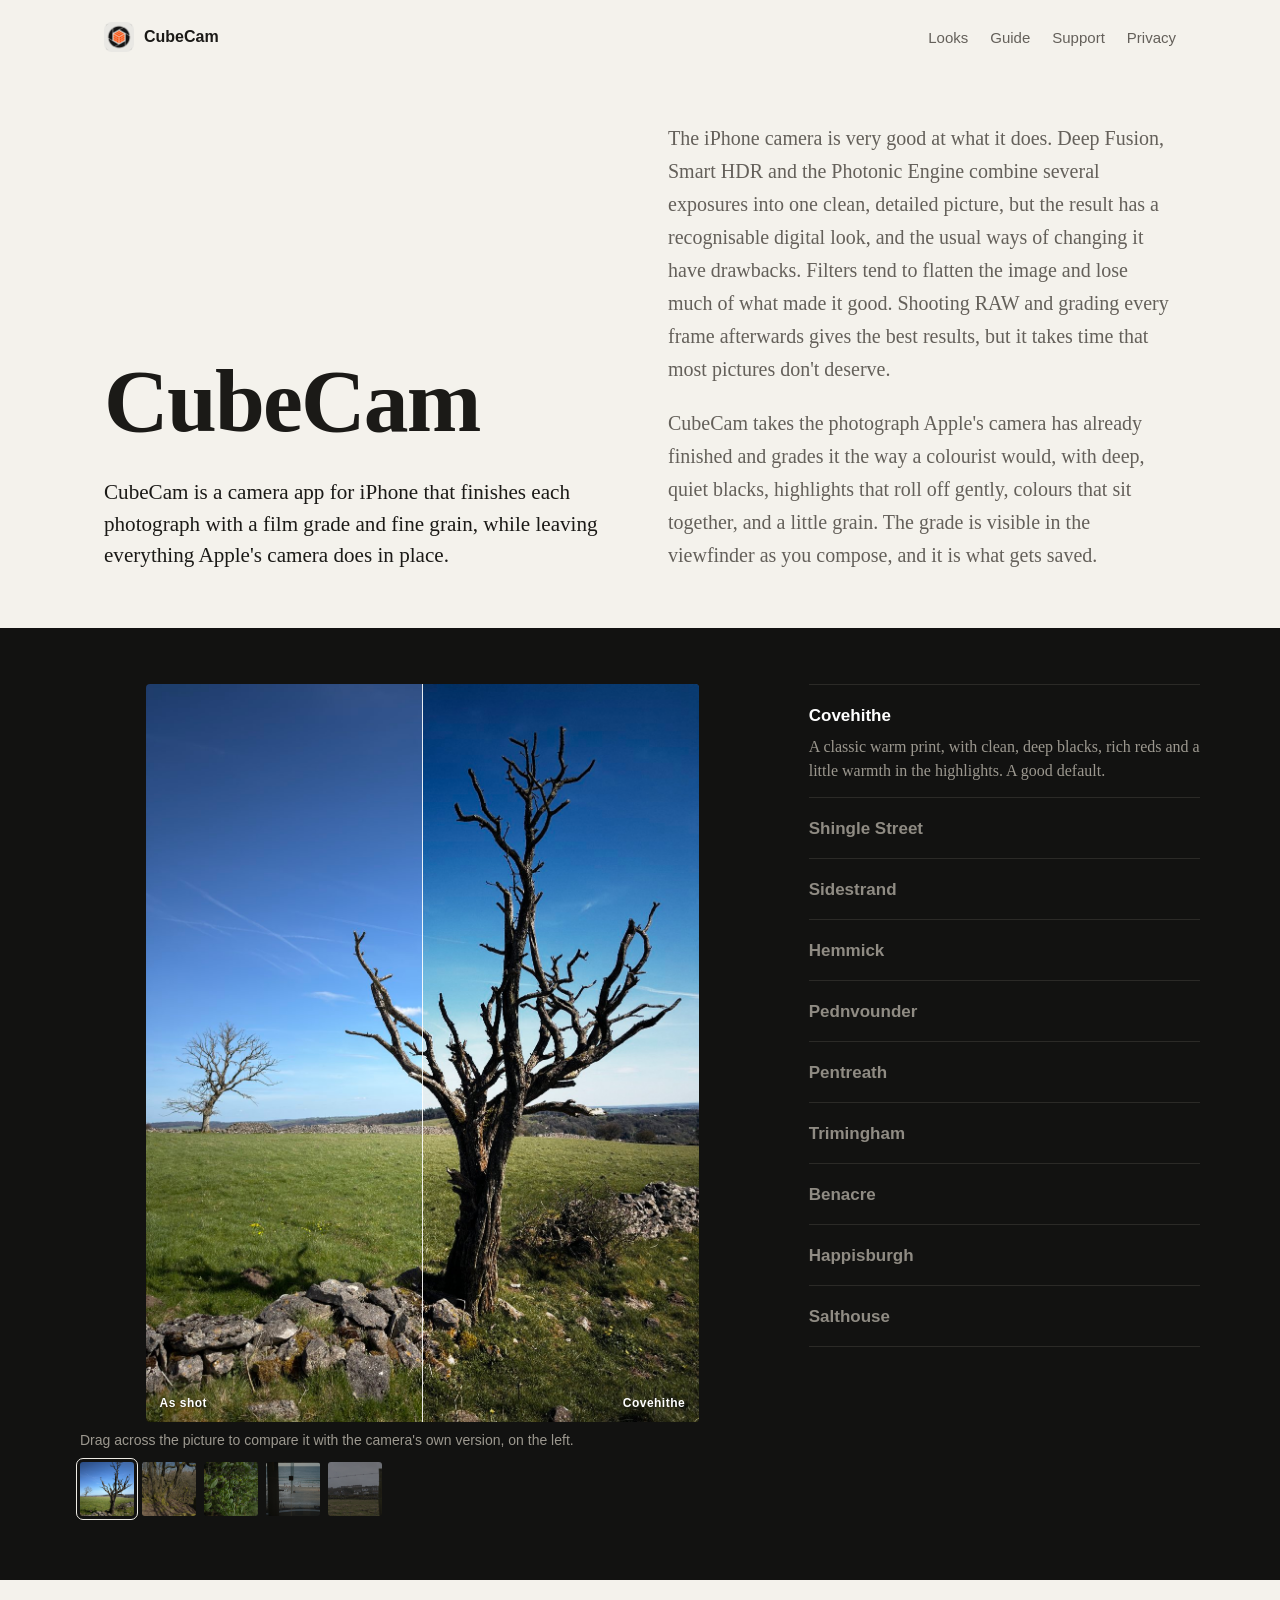
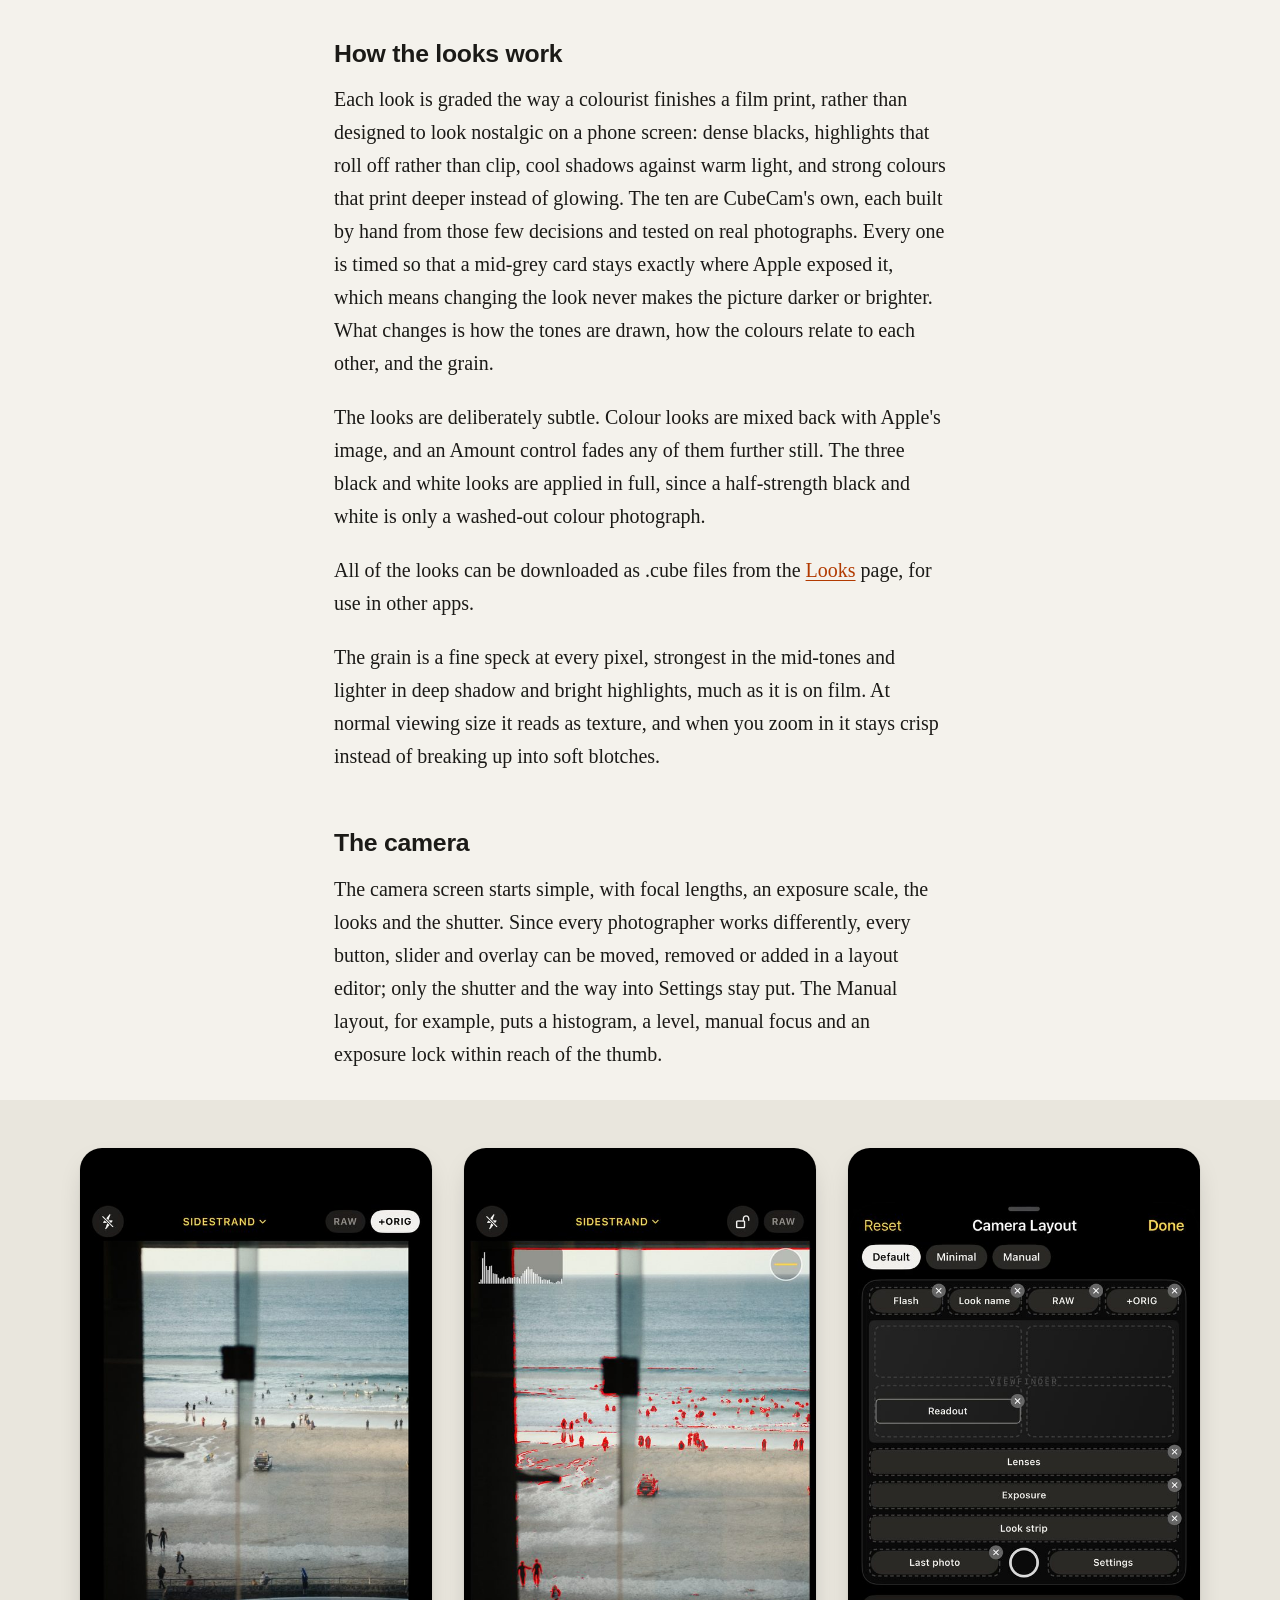
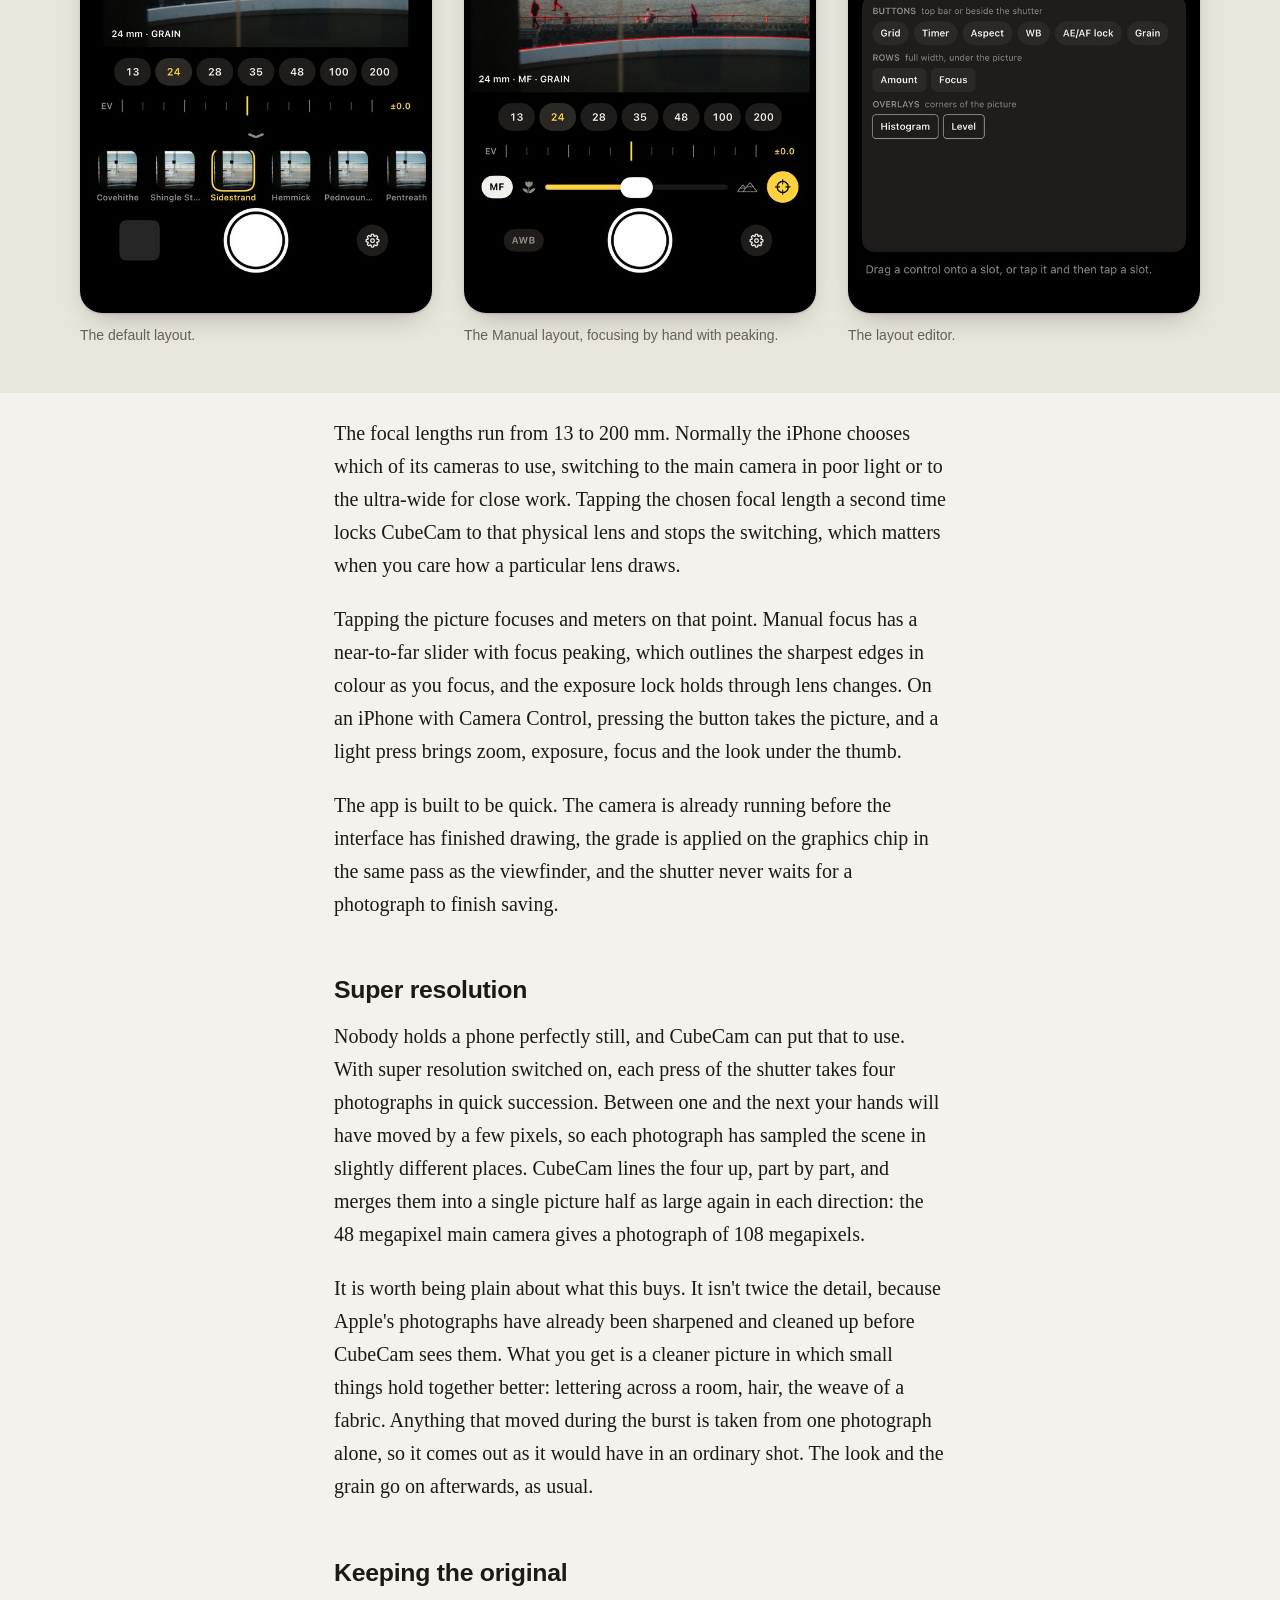
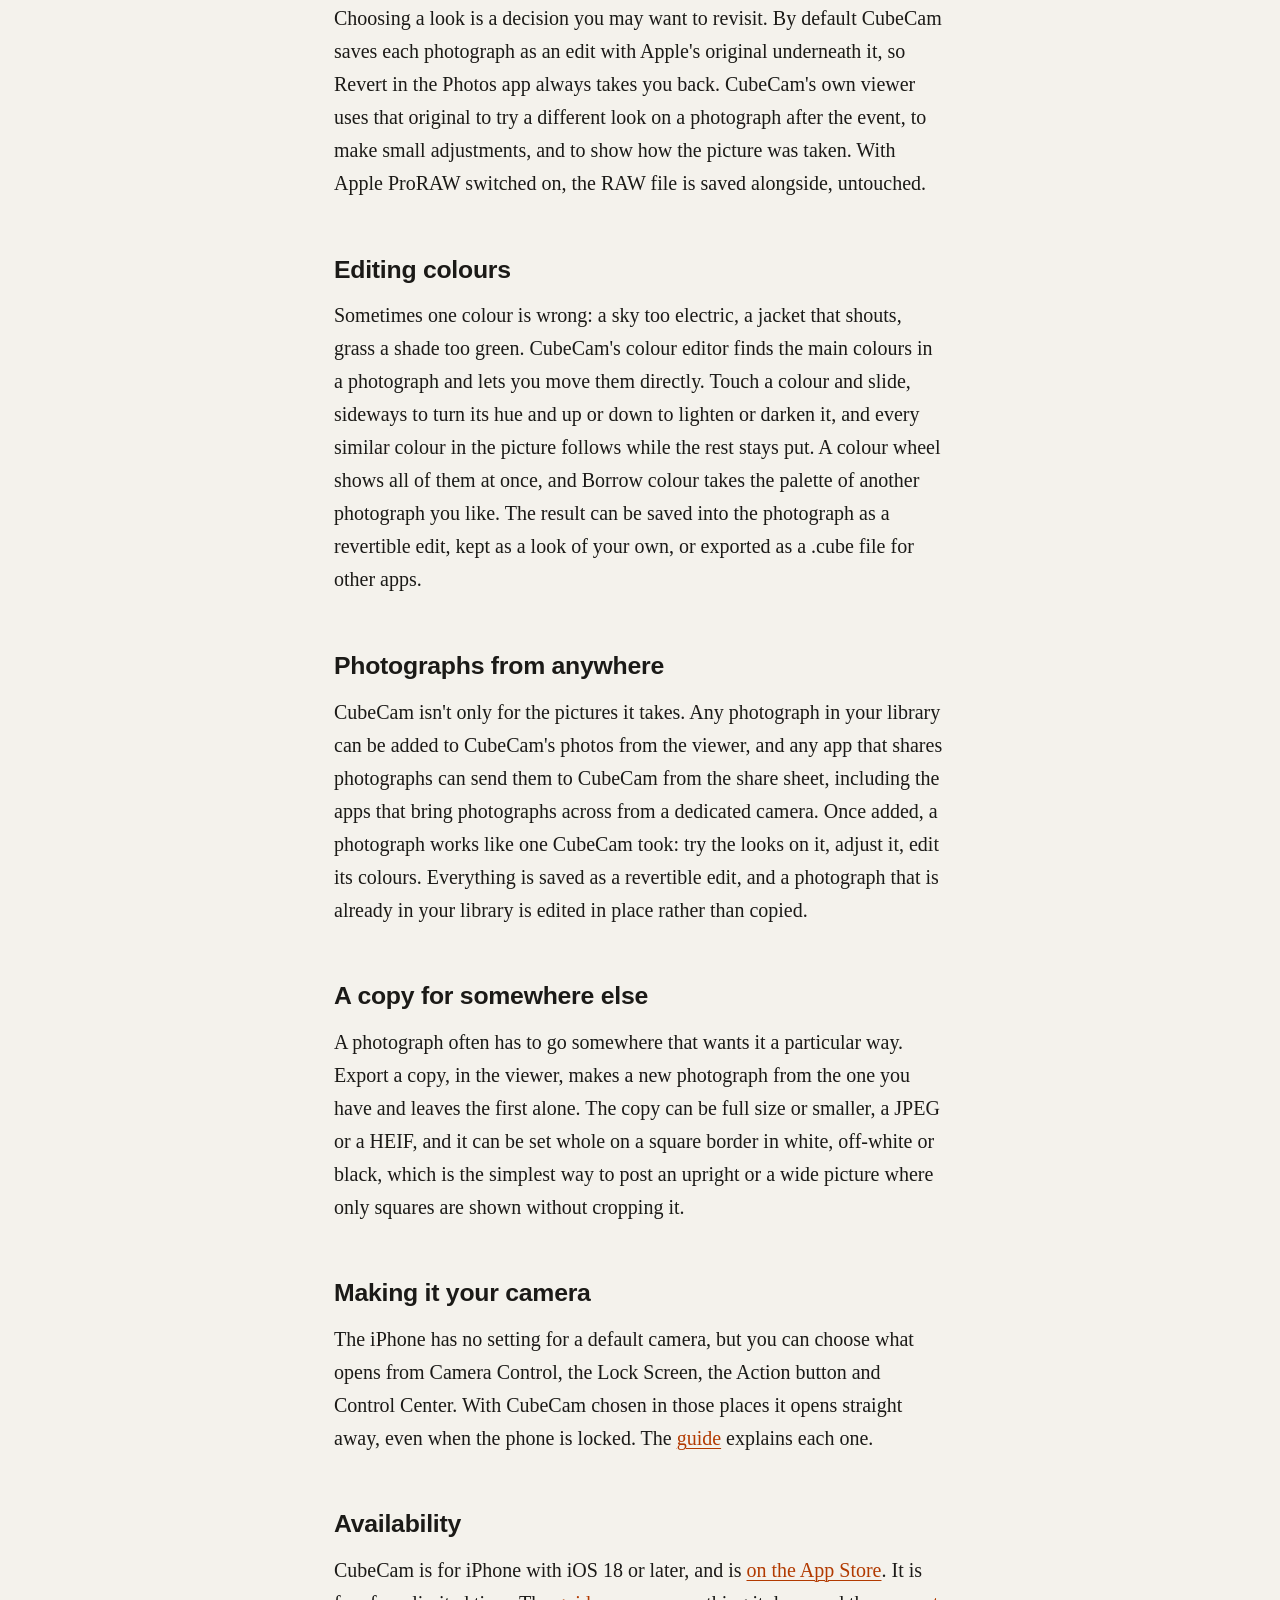
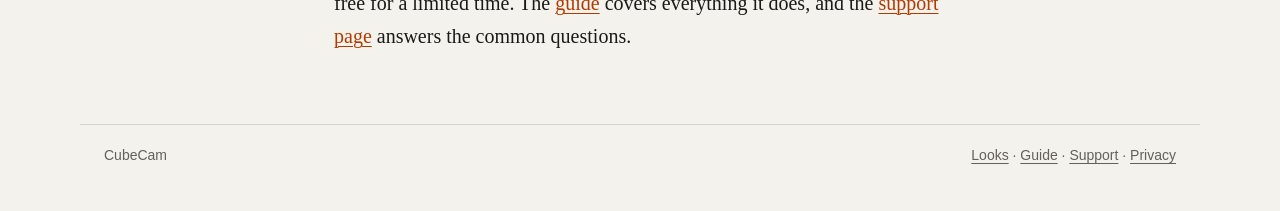
==== commit a6c75d86: "CubeCam is on the App Store: link to it Co-Authored-By: Claude Fable 5.2 <noreply@anthropic.com>" ====
--- a/index.html
+++ b/index.html
@@ -84,7 +84,7 @@
   <p>The iPhone has no setting for a default camera, but you can choose what opens from Camera Control, the Lock Screen, the Action button and Control Center. With CubeCam chosen in those places it opens straight away, even when the phone is locked. The <a href="guide.html#your-camera">guide</a> explains each one.</p>
 
   <h2>Availability</h2>
-  <p>CubeCam is for iPhone with iOS 18 or later, and will be on the App Store soon. It is free for a limited time. The <a href="guide.html">guide</a> covers everything it does, and the <a href="support.html">support page</a> answers the common questions.</p>
+  <p>CubeCam is for iPhone with iOS 18 or later, and is <a href="https://apps.apple.com/app/id6837983998">on the App Store</a>. It is free for a limited time. The <a href="guide.html">guide</a> covers everything it does, and the <a href="support.html">support page</a> answers the common questions.</p>
 </section>
 </main>
 
